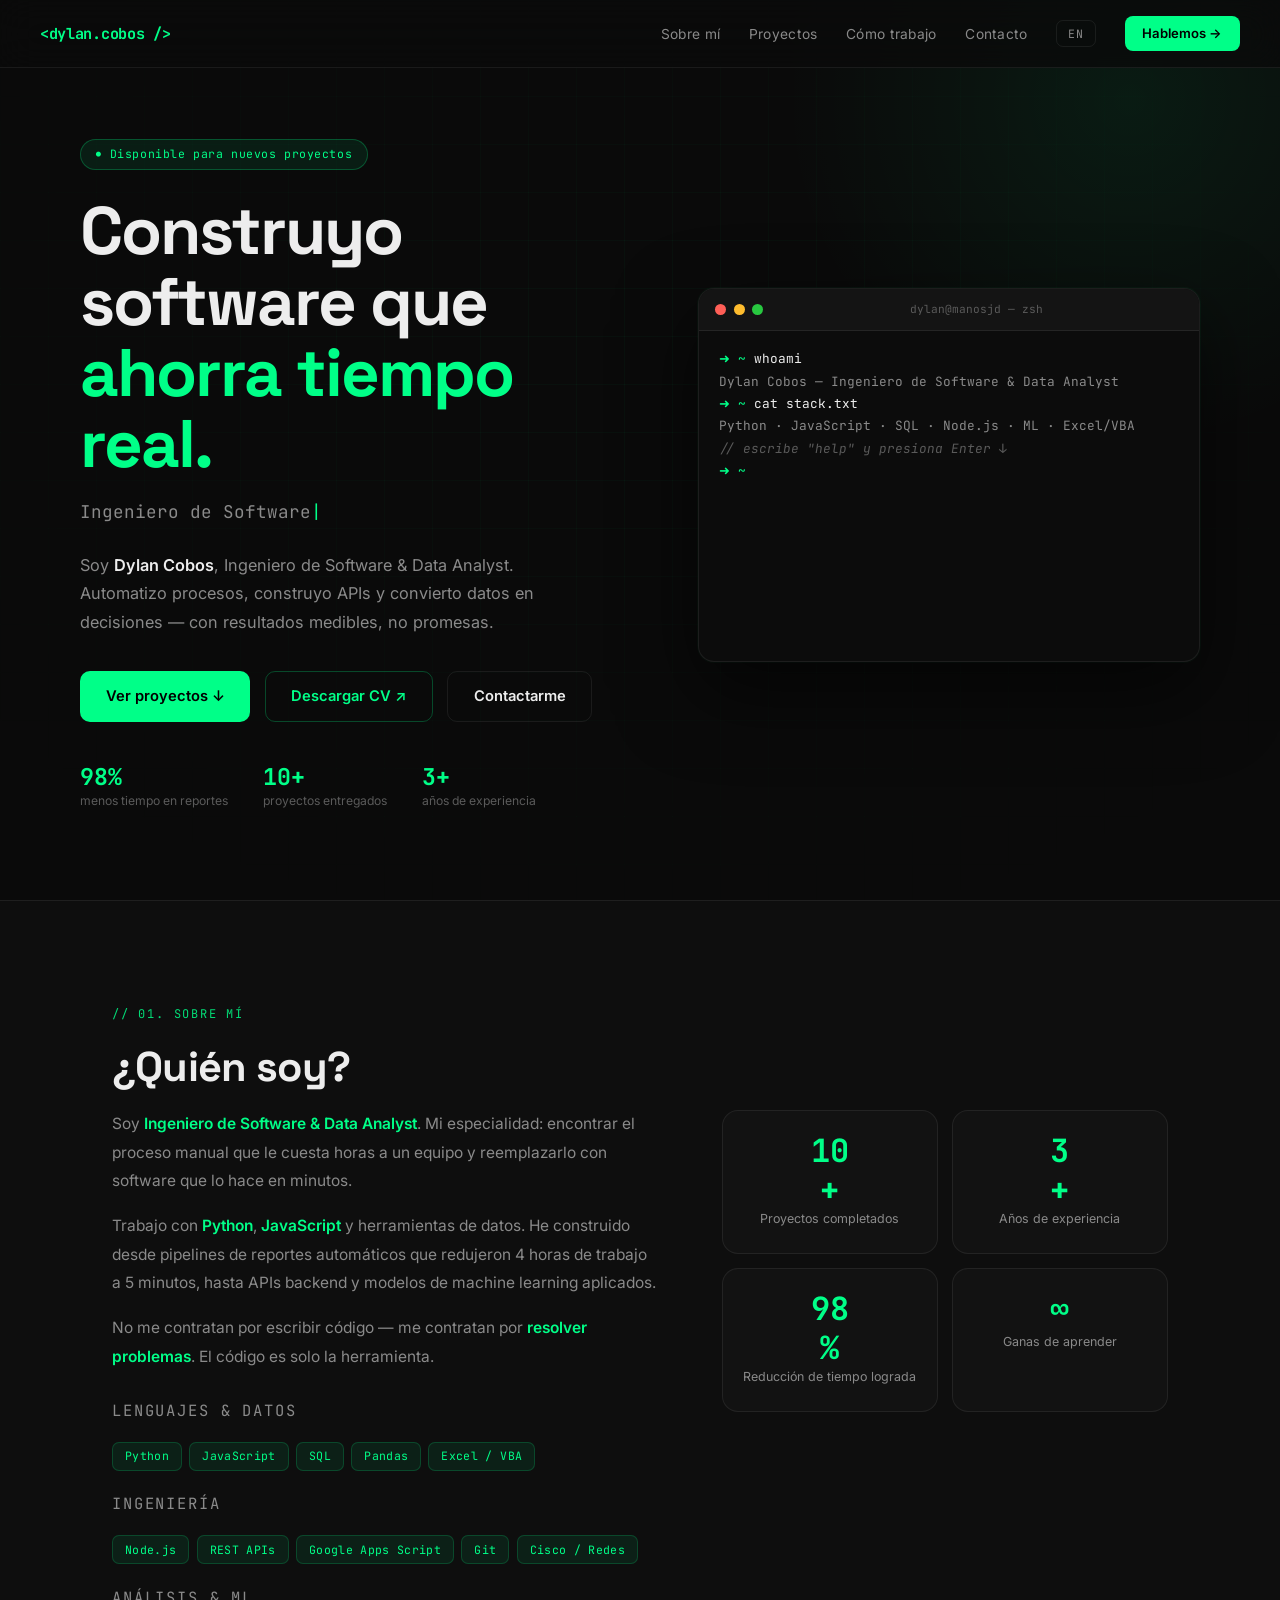
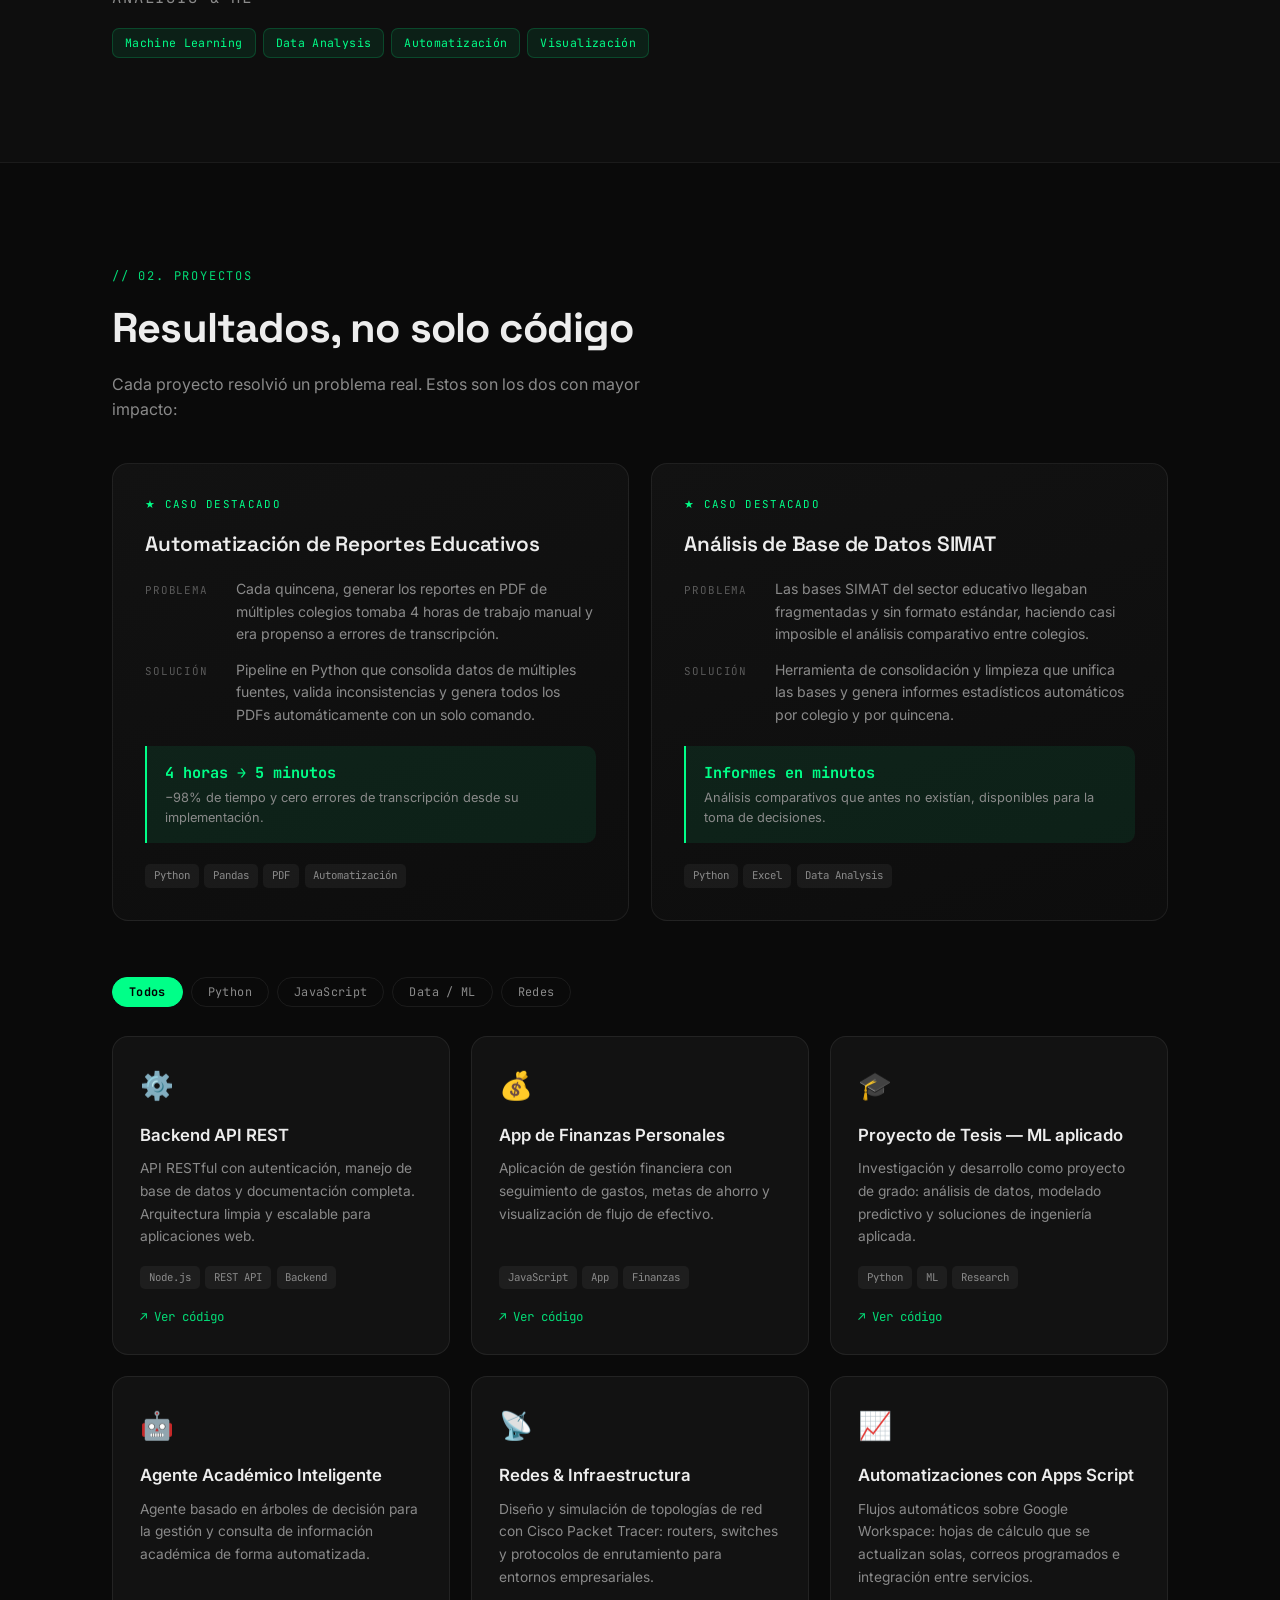
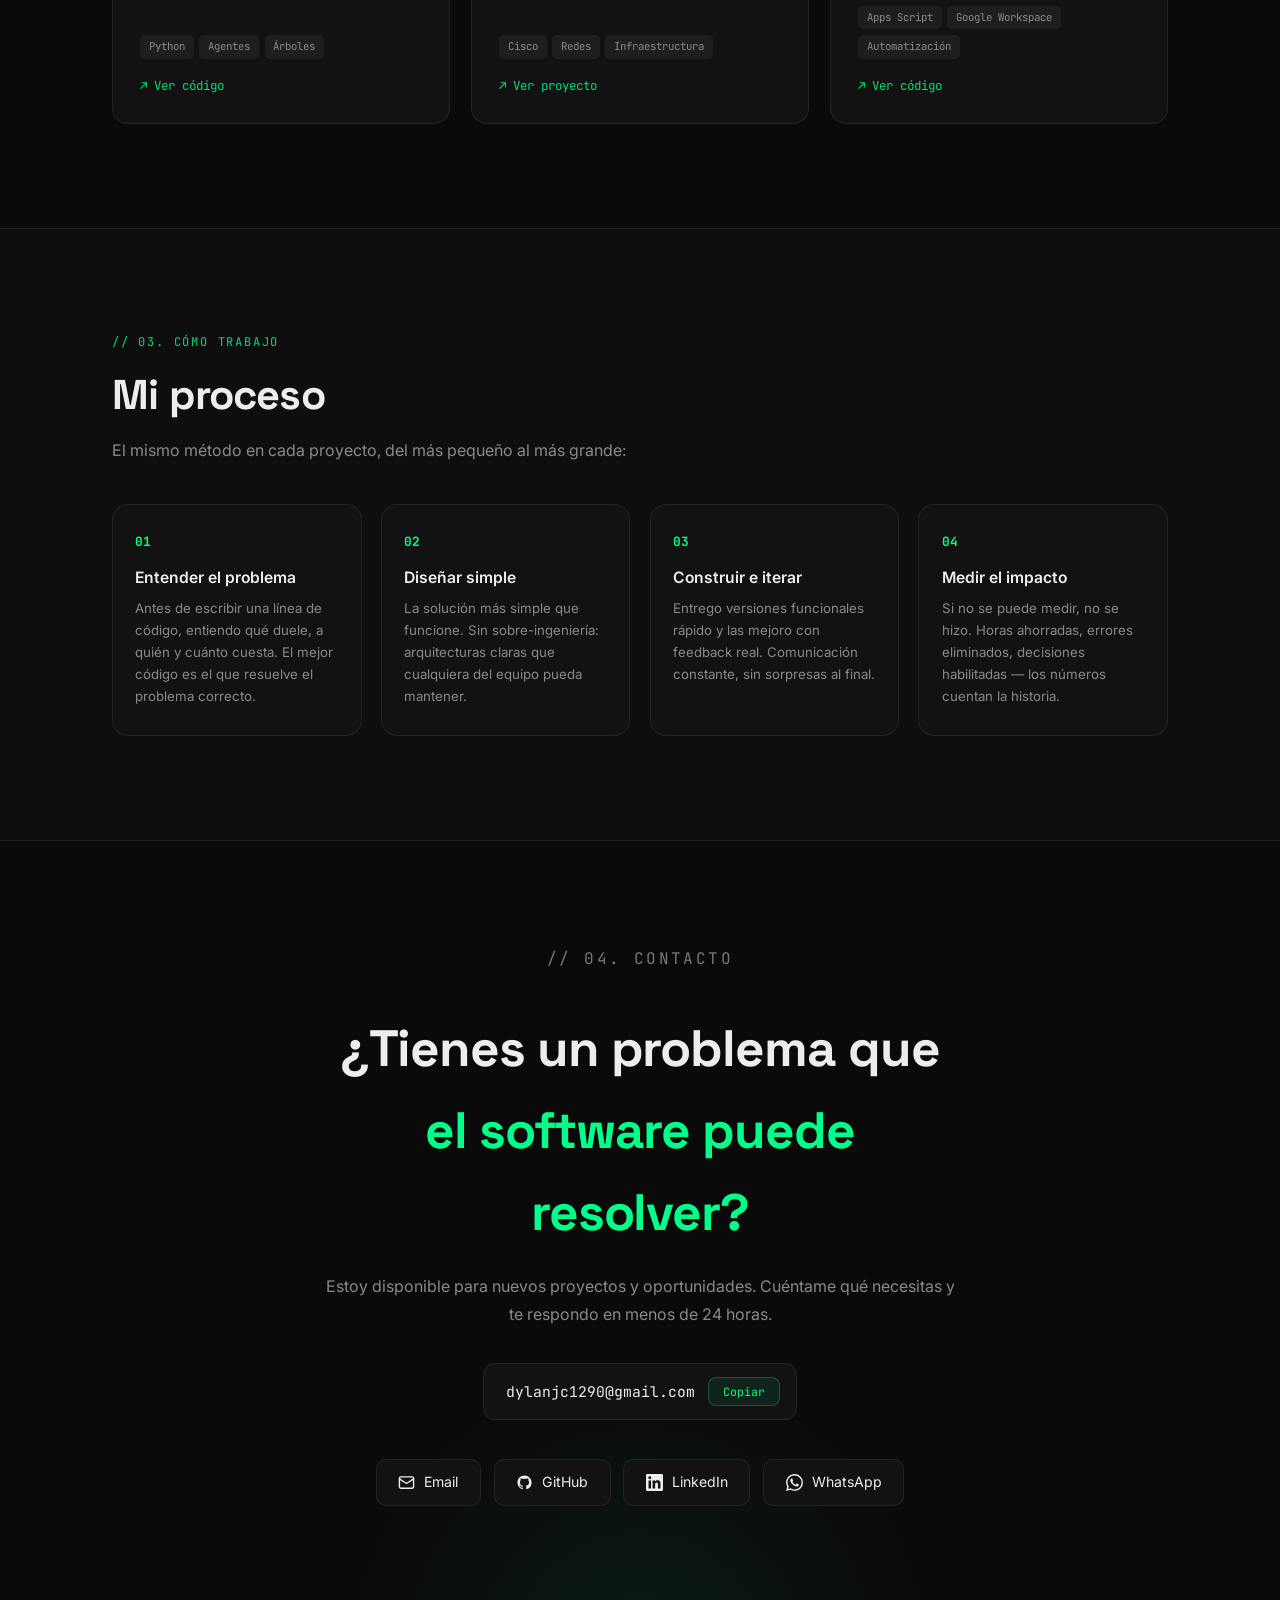
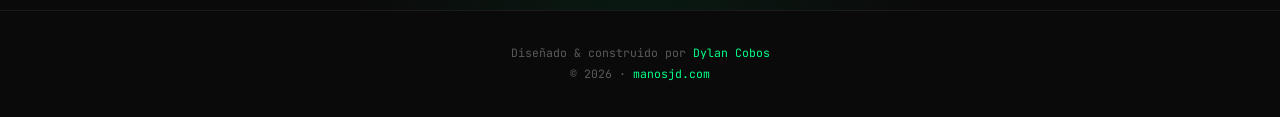
==== index.html @ 278d1224 "Rediseño completo del portafolio: terminal interactiva, i18n ES/EN, case studies y nuevo correo - He" ====
<!DOCTYPE html>
<html lang="es">
<head>
    <meta charset="UTF-8">
    <meta name="viewport" content="width=device-width, initial-scale=1.0">
    <title>Dylan Cobos — Ingeniero de Software & Data Analyst</title>
    <meta name="description" content="Ingeniero de Software & Data Analyst. Construyo automatizaciones, APIs y análisis de datos que ahorran horas de trabajo y generan resultados medibles.">
    <meta name="theme-color" content="#0a0a0a">
    <meta property="og:type" content="website">
    <meta property="og:title" content="Dylan Cobos — Ingeniero de Software & Data Analyst">
    <meta property="og:description" content="Convierto problemas reales en software que ahorra tiempo y dinero. Python · JavaScript · Datos.">
    <meta property="og:url" content="https://manosjd.com">
    <link rel="icon" href="data:image/svg+xml,%3Csvg xmlns='http://www.w3.org/2000/svg' viewBox='0 0 100 100'%3E%3Crect width='100' height='100' rx='20' fill='%230a0a0a'/%3E%3Ctext x='50' y='68' font-size='52' text-anchor='middle' fill='%2300ff88' font-family='monospace'%3E%26gt;_%3C/text%3E%3C/svg%3E">
    <link rel="preconnect" href="https://fonts.googleapis.com">
    <link rel="preconnect" href="https://fonts.gstatic.com" crossorigin>
    <link href="https://fonts.googleapis.com/css2?family=JetBrains+Mono:wght@400;500;700&family=Inter:wght@300;400;500;600;700&family=Space+Grotesk:wght@500;600;700&display=swap" rel="stylesheet">

    <!-- Structured data: Google indexa esto como perfil profesional -->
    <script type="application/ld+json">
    {
      "@context": "https://schema.org",
      "@type": "Person",
      "name": "Dylan Cobos",
      "url": "https://manosjd.com",
      "email": "mailto:dylanjc1290@gmail.com",
      "jobTitle": "Software Engineer & Data Analyst",
      "knowsAbout": ["Python", "JavaScript", "SQL", "Data Analysis", "Machine Learning", "Backend Development", "Process Automation"],
      "sameAs": [
        "https://github.com/dylancobos",
        "https://linkedin.com/in/dylancobos"
      ]
    }
    </script>

    <style>
        /* ════════ Variables ════════ */
        :root {
            --bg:           #0a0a0a;
            --bg-soft:      #0e0e0e;
            --bg-card:      #121212;
            --bg-card-h:    #181818;
            --accent:       #00ff88;
            --accent-dark:  #00cc6e;
            --accent-dim:   rgba(0,255,136,.08);
            --accent-glow:  rgba(0,255,136,.25);
            --text:         #ededed;
            --text-dim:     #8a8a8a;
            --text-faint:   #5a5a5a;
            --border:       rgba(255,255,255,.07);
            --border-h:     rgba(0,255,136,.28);
            --mono:         'JetBrains Mono', monospace;
            --sans:         'Inter', sans-serif;
            --display:      'Space Grotesk', sans-serif;
            --radius:       16px;
        }

        /* ════════ Reset ════════ */
        *, *::before, *::after { box-sizing: border-box; margin: 0; padding: 0; }
        html { scroll-behavior: smooth; }
        body {
            background: var(--bg);
            color: var(--text);
            font-family: var(--sans);
            line-height: 1.6;
            overflow-x: hidden;
        }
        ::selection { background: var(--accent); color: #000; }
        ::-webkit-scrollbar { width: 6px; }
        ::-webkit-scrollbar-track { background: var(--bg); }
        ::-webkit-scrollbar-thumb { background: #2a2a2a; border-radius: 3px; }
        ::-webkit-scrollbar-thumb:hover { background: var(--accent); }

        /* ════════ Scroll progress ════════ */
        #progress {
            position: fixed;
            top: 0; left: 0;
            height: 2px;
            width: 0;
            background: linear-gradient(90deg, var(--accent), #00ccff);
            z-index: 300;
            transition: width .1s linear;
        }

        /* ════════ Nav ════════ */
        nav {
            position: fixed;
            inset: 0 0 auto;
            z-index: 200;
            display: flex;
            justify-content: space-between;
            align-items: center;
            padding: 1rem 2.5rem;
            background: rgba(10,10,10,.8);
            backdrop-filter: blur(18px);
            -webkit-backdrop-filter: blur(18px);
            border-bottom: 1px solid var(--border);
        }
        .nav-logo {
            font-family: var(--mono);
            color: var(--accent);
            font-size: .95rem;
            font-weight: 700;
            text-decoration: none;
            letter-spacing: -.02em;
        }
        .nav-right { display: flex; align-items: center; gap: 1.8rem; }
        .nav-links { display: flex; gap: 1.8rem; list-style: none; }
        .nav-links a {
            color: var(--text-dim);
            text-decoration: none;
            font-size: .86rem;
            letter-spacing: .02em;
            transition: color .2s;
        }
        .nav-links a:hover, .nav-links a.active { color: var(--accent); }
        .lang-toggle {
            font-family: var(--mono);
            font-size: .72rem;
            background: transparent;
            color: var(--text-dim);
            border: 1px solid var(--border);
            border-radius: 7px;
            padding: .32rem .7rem;
            cursor: pointer;
            transition: all .2s;
            letter-spacing: .06em;
        }
        .lang-toggle:hover { border-color: var(--accent); color: var(--accent); }
        .nav-cta {
            font-size: .82rem;
            font-weight: 600;
            background: var(--accent);
            color: #000 !important;
            padding: .45rem 1.1rem;
            border-radius: 8px;
            text-decoration: none;
            transition: all .2s;
        }
        .nav-cta:hover { background: var(--accent-dark); transform: translateY(-1px); }

        .hamburger {
            display: none;
            flex-direction: column;
            gap: 5px;
            background: none;
            border: none;
            cursor: pointer;
            padding: 4px;
        }
        .hamburger span {
            display: block;
            width: 22px; height: 2px;
            background: var(--text);
            border-radius: 2px;
            transition: all .3s;
        }
        .hamburger.open span:nth-child(1) { transform: translateY(7px) rotate(45deg); }
        .hamburger.open span:nth-child(2) { opacity: 0; }
        .hamburger.open span:nth-child(3) { transform: translateY(-7px) rotate(-45deg); }

        .mob-menu {
            display: none;
            position: fixed;
            top: 58px; left: 0; right: 0;
            z-index: 199;
            background: rgba(10,10,10,.97);
            backdrop-filter: blur(18px);
            border-bottom: 1px solid var(--border);
            padding: 1rem 2rem 1.5rem;
        }
        .mob-menu.open { display: block; }
        .mob-menu a {
            display: block;
            color: var(--text-dim);
            text-decoration: none;
            padding: .85rem 0;
            border-bottom: 1px solid var(--border);
            font-size: 1rem;
            transition: color .2s;
        }
        .mob-menu a:last-child { border-bottom: none; }
        .mob-menu a:hover { color: var(--accent); }

        /* ════════ Section base ════════ */
        .section-wrap { max-width: 1120px; margin: 0 auto; padding: 6.5rem 2rem; }
        .section-tag {
            font-family: var(--mono);
            font-size: .75rem;
            color: var(--accent);
            letter-spacing: .15em;
            text-transform: uppercase;
            margin-bottom: .6rem;
            opacity: .85;
        }
        .section-title {
            font-family: var(--display);
            font-size: clamp(1.8rem, 4vw, 2.6rem);
            font-weight: 700;
            margin-bottom: .6rem;
            letter-spacing: -.02em;
        }
        .section-sub {
            color: var(--text-dim);
            font-size: 1rem;
            max-width: 560px;
            margin-bottom: 2.5rem;
        }

        /* ════════ HERO ════════ */
        #hero {
            min-height: 100vh;
            display: flex;
            align-items: center;
            padding: 110px 2rem 60px;
            position: relative;
            overflow: hidden;
        }
        .hero-bg {
            position: absolute;
            inset: 0;
            background-image:
                linear-gradient(rgba(0,255,136,.03) 1px, transparent 1px),
                linear-gradient(90deg, rgba(0,255,136,.03) 1px, transparent 1px);
            background-size: 48px 48px;
            mask-image: radial-gradient(ellipse 90% 90% at 50% 40%, #000 10%, transparent 75%);
            -webkit-mask-image: radial-gradient(ellipse 90% 90% at 50% 40%, #000 10%, transparent 75%);
            pointer-events: none;
        }
        .hero-glow {
            position: absolute;
            width: 700px; height: 700px;
            top: -250px; right: -200px;
            background: radial-gradient(circle, rgba(0,255,136,.07) 0%, transparent 70%);
            pointer-events: none;
        }
        .hero-grid {
            position: relative;
            max-width: 1120px;
            margin: 0 auto;
            width: 100%;
            display: grid;
            grid-template-columns: 1.05fr .95fr;
            gap: 4rem;
            align-items: center;
        }
        .hero-badge {
            display: inline-flex;
            align-items: center;
            gap: .5rem;
            background: var(--accent-dim);
            border: 1px solid var(--accent-glow);
            color: var(--accent);
            font-family: var(--mono);
            font-size: .72rem;
            padding: .32rem .95rem;
            border-radius: 999px;
            margin-bottom: 1.6rem;
            letter-spacing: .05em;
        }
        .hero-badge::before { content: "●"; font-size: .5rem; animation: pulse 2s infinite; }
        @keyframes pulse { 0%,100%{opacity:1} 50%{opacity:.3} }

        h1.hero-name {
            font-family: var(--display);
            font-size: clamp(2.4rem, 6.5vw, 4.2rem);
            font-weight: 700;
            line-height: 1.06;
            letter-spacing: -.03em;
            margin-bottom: 1.1rem;
        }
        h1.hero-name em { font-style: normal; color: var(--accent); }
        .hero-role {
            font-family: var(--mono);
            font-size: clamp(.9rem, 2.2vw, 1.1rem);
            color: var(--text-dim);
            margin-bottom: 1.3rem;
            min-height: 1.8em;
        }
        .cursor { color: var(--accent); animation: blink 1s step-end infinite; }
        @keyframes blink { 0%,100%{opacity:1} 50%{opacity:0} }
        .hero-desc {
            color: var(--text-dim);
            font-size: 1.02rem;
            line-height: 1.75;
            max-width: 500px;
            margin-bottom: 2.2rem;
        }
        .hero-desc strong { color: var(--text); font-weight: 600; }
        .hero-ctas { display: flex; gap: .9rem; flex-wrap: wrap; margin-bottom: 2.6rem; }

        .btn {
            display: inline-flex;
            align-items: center;
            gap: .5rem;
            padding: .78rem 1.6rem;
            border-radius: 10px;
            font-size: .92rem;
            font-weight: 600;
            text-decoration: none;
            border: none;
            cursor: pointer;
            transition: all .22s;
        }
        .btn-primary { background: var(--accent); color: #000; }
        .btn-primary:hover {
            background: var(--accent-dark);
            transform: translateY(-2px);
            box-shadow: 0 0 28px rgba(0,255,136,.35);
        }
        .btn-ghost {
            background: transparent;
            color: var(--text);
            border: 1px solid var(--border);
        }
        .btn-ghost:hover { border-color: var(--accent); color: var(--accent); transform: translateY(-2px); }
        .btn-cv {
            background: transparent;
            color: var(--accent);
            border: 1px solid var(--accent-glow);
        }
        .btn-cv:hover { background: var(--accent-dim); transform: translateY(-2px); }

        .hero-proof {
            display: flex;
            gap: 2.2rem;
            flex-wrap: wrap;
        }
        .proof-item { display: flex; flex-direction: column; }
        .proof-n {
            font-family: var(--mono);
            font-size: 1.45rem;
            font-weight: 700;
            color: var(--accent);
            line-height: 1.2;
        }
        .proof-l { font-size: .76rem; color: var(--text-faint); }

        /* ── Terminal ── */
        .terminal {
            background: #0c0c0c;
            border: 1px solid var(--border);
            border-radius: var(--radius);
            overflow: hidden;
            box-shadow: 0 30px 80px rgba(0,0,0,.6), 0 0 0 1px rgba(0,255,136,.04);
            font-family: var(--mono);
            font-size: .8rem;
        }
        .term-bar {
            display: flex;
            align-items: center;
            gap: .45rem;
            padding: .7rem 1rem;
            background: #141414;
            border-bottom: 1px solid var(--border);
        }
        .term-dot { width: 11px; height: 11px; border-radius: 50%; }
        .term-dot:nth-child(1) { background: #ff5f57; }
        .term-dot:nth-child(2) { background: #febc2e; }
        .term-dot:nth-child(3) { background: #28c840; }
        .term-bar-title {
            margin-left: auto; margin-right: auto;
            color: var(--text-faint);
            font-size: .7rem;
        }
        .term-body {
            padding: 1.1rem 1.2rem;
            height: 330px;
            overflow-y: auto;
            line-height: 1.75;
        }
        .term-body::-webkit-scrollbar { width: 4px; }
        .term-line { white-space: pre-wrap; word-break: break-word; }
        .t-prompt { color: var(--accent); }
        .t-cmd { color: var(--text); }
        .t-out { color: var(--text-dim); }
        .t-key { color: #00ccff; }
        .t-hint { color: var(--text-faint); font-style: italic; }
        .term-input-row { display: flex; align-items: baseline; gap: .5rem; }
        .term-input {
            background: transparent;
            border: none;
            outline: none;
            color: var(--text);
            font-family: var(--mono);
            font-size: .8rem;
            flex: 1;
            caret-color: var(--accent);
        }

        /* ════════ ABOUT ════════ */
        #about { border-top: 1px solid var(--border); background: var(--bg-soft); }
        .about-grid {
            display: grid;
            grid-template-columns: 1.1fr .9fr;
            gap: 4rem;
            align-items: start;
        }
        .about-text p {
            color: var(--text-dim);
            line-height: 1.85;
            margin-bottom: 1rem;
            font-size: .97rem;
        }
        .about-text p strong { color: var(--accent); font-weight: 600; }

        .skill-groups { display: flex; flex-direction: column; gap: 1.2rem; margin-top: 1.6rem; }
        .skill-group-label {
            font-family: var(--mono);
            font-size: .7rem;
            color: var(--text-faint);
            letter-spacing: .12em;
            text-transform: uppercase;
            margin-bottom: .55rem;
        }
        .skills-list { display: flex; flex-wrap: wrap; gap: .45rem; }
        .skill {
            font-family: var(--mono);
            font-size: .72rem;
            color: var(--accent);
            background: var(--accent-dim);
            border: 1px solid rgba(0,255,136,.18);
            padding: .28rem .75rem;
            border-radius: 7px;
            letter-spacing: .03em;
            transition: all .2s;
        }
        .skill:hover { border-color: var(--accent); transform: translateY(-1px); }

        .stats-grid { display: grid; grid-template-columns: 1fr 1fr; gap: .9rem; }
        .stat {
            background: var(--bg-card);
            border: 1px solid var(--border);
            border-radius: var(--radius);
            padding: 1.5rem 1.2rem;
            text-align: center;
            transition: border-color .25s, transform .25s;
        }
        .stat:hover { border-color: var(--border-h); transform: translateY(-3px); }
        .stat-n {
            display: block;
            font-family: var(--mono);
            font-size: 2rem;
            font-weight: 700;
            color: var(--accent);
            line-height: 1;
            margin-bottom: .45rem;
        }
        .stat-l { font-size: .78rem; color: var(--text-dim); }

        /* ════════ FEATURED PROJECTS ════════ */
        #projects { border-top: 1px solid var(--border); }
        .featured {
            display: grid;
            grid-template-columns: 1fr 1fr;
            gap: 1.4rem;
            margin-bottom: 3.5rem;
        }
        .case {
            background: linear-gradient(160deg, var(--bg-card) 0%, #0d0d0d 100%);
            border: 1px solid var(--border);
            border-radius: var(--radius);
            padding: 2rem;
            position: relative;
            overflow: hidden;
            transition: transform .3s, border-color .3s, box-shadow .3s;
        }
        .case::before {
            content: "";
            position: absolute;
            top: 0; left: 0; right: 0;
            height: 2px;
            background: linear-gradient(90deg, var(--accent), transparent 60%);
            opacity: 0;
            transition: opacity .3s;
        }
        .case:hover { transform: translateY(-5px); border-color: var(--border-h); box-shadow: 0 28px 60px rgba(0,0,0,.5); }
        .case:hover::before { opacity: 1; }
        .case-label {
            font-family: var(--mono);
            font-size: .68rem;
            color: var(--accent);
            letter-spacing: .12em;
            text-transform: uppercase;
            margin-bottom: .9rem;
            display: block;
        }
        .case-title { font-family: var(--display); font-size: 1.3rem; font-weight: 600; margin-bottom: 1.1rem; letter-spacing: -.01em; }
        .case-row { display: flex; gap: .7rem; margin-bottom: .8rem; align-items: baseline; }
        .case-k {
            font-family: var(--mono);
            font-size: .68rem;
            color: var(--text-faint);
            text-transform: uppercase;
            letter-spacing: .08em;
            min-width: 80px;
            flex-shrink: 0;
        }
        .case-v { color: var(--text-dim); font-size: .88rem; line-height: 1.6; }
        .case-impact {
            margin: 1.2rem 0 1.3rem;
            padding: .9rem 1.1rem;
            background: var(--accent-dim);
            border-left: 2px solid var(--accent);
            border-radius: 0 10px 10px 0;
        }
        .case-impact span {
            font-family: var(--mono);
            color: var(--accent);
            font-size: .95rem;
            font-weight: 700;
        }
        .case-impact p { color: var(--text-dim); font-size: .8rem; margin-top: .15rem; }
        .case-tags { display: flex; flex-wrap: wrap; gap: .35rem; }

        /* ── Project grid ── */
        .filters { display: flex; flex-wrap: wrap; gap: .5rem; margin-bottom: 1.8rem; }
        .filter-btn {
            font-family: var(--mono);
            font-size: .74rem;
            background: transparent;
            color: var(--text-dim);
            border: 1px solid var(--border);
            border-radius: 999px;
            padding: .38rem 1rem;
            cursor: pointer;
            transition: all .2s;
            letter-spacing: .03em;
        }
        .filter-btn:hover { border-color: var(--accent); color: var(--accent); }
        .filter-btn.active { background: var(--accent); color: #000; border-color: var(--accent); font-weight: 700; }

        .projects-grid {
            display: grid;
            grid-template-columns: repeat(auto-fill, minmax(300px, 1fr));
            gap: 1.3rem;
        }
        .card {
            background: var(--bg-card);
            border: 1px solid var(--border);
            border-radius: var(--radius);
            padding: 1.7rem;
            position: relative;
            overflow: hidden;
            transition: transform .3s, border-color .3s, background .3s, box-shadow .3s, opacity .3s;
            display: flex;
            flex-direction: column;
        }
        .card.hidden { display: none; }
        .card::after {
            content: "";
            position: absolute;
            top: 0; left: 0; right: 0;
            height: 2px;
            background: linear-gradient(90deg, var(--accent), transparent);
            opacity: 0;
            transition: opacity .3s;
        }
        .card:hover {
            transform: translateY(-5px);
            border-color: var(--border-h);
            background: var(--bg-card-h);
            box-shadow: 0 24px 48px rgba(0,0,0,.5);
        }
        .card:hover::after { opacity: 1; }
        .card-icon { font-size: 1.7rem; margin-bottom: .9rem; display: block; }
        .card-title { font-size: 1.05rem; font-weight: 600; margin-bottom: .55rem; }
        .card-desc {
            color: var(--text-dim);
            font-size: .86rem;
            line-height: 1.65;
            margin-bottom: 1.1rem;
            flex: 1;
        }
        .card-tags { display: flex; flex-wrap: wrap; gap: .35rem; margin-bottom: 1.1rem; }
        .tag {
            font-family: var(--mono);
            font-size: .67rem;
            color: var(--text-dim);
            background: rgba(255,255,255,.05);
            border-radius: 5px;
            padding: .2rem .55rem;
        }
        .card-links { display: flex; gap: .9rem; }
        .card-link {
            font-family: var(--mono);
            font-size: .78rem;
            color: var(--accent);
            text-decoration: none;
            display: flex;
            align-items: center;
            gap: .3rem;
            opacity: .85;
            transition: opacity .2s;
        }
        .card-link:hover { opacity: 1; }

        /* ════════ PROCESS ════════ */
        #process { border-top: 1px solid var(--border); background: var(--bg-soft); }
        .process-grid {
            display: grid;
            grid-template-columns: repeat(4, 1fr);
            gap: 1.2rem;
        }
        .step {
            background: var(--bg-card);
            border: 1px solid var(--border);
            border-radius: var(--radius);
            padding: 1.7rem 1.4rem;
            transition: border-color .25s, transform .25s;
        }
        .step:hover { border-color: var(--border-h); transform: translateY(-4px); }
        .step-n {
            font-family: var(--mono);
            font-size: .8rem;
            color: var(--accent);
            font-weight: 700;
            display: block;
            margin-bottom: .8rem;
        }
        .step-t { font-weight: 600; font-size: .98rem; margin-bottom: .5rem; }
        .step-d { color: var(--text-dim); font-size: .83rem; line-height: 1.65; }

        /* ════════ CONTACT ════════ */
        #contact { border-top: 1px solid var(--border); position: relative; overflow: hidden; }
        .contact-glow {
            position: absolute;
            width: 600px; height: 600px;
            bottom: -350px; left: 50%;
            transform: translateX(-50%);
            background: radial-gradient(circle, rgba(0,255,136,.07) 0%, transparent 70%);
            pointer-events: none;
        }
        .contact-inner { max-width: 640px; margin: 0 auto; text-align: center; position: relative; }
        .contact-title {
            font-family: var(--display);
            font-size: clamp(2rem, 5.5vw, 3.2rem);
            font-weight: 700;
            letter-spacing: -.02em;
            margin-bottom: 1.1rem;
        }
        .contact-title em { font-style: normal; color: var(--accent); }
        .contact-inner > p {
            color: var(--text-dim);
            font-size: 1rem;
            line-height: 1.75;
            margin-bottom: 2.2rem;
        }
        .email-box {
            display: inline-flex;
            align-items: center;
            gap: .8rem;
            background: var(--bg-card);
            border: 1px solid var(--border);
            border-radius: 12px;
            padding: .8rem 1rem .8rem 1.4rem;
            margin-bottom: 2.4rem;
            font-family: var(--mono);
            font-size: .92rem;
        }
        .email-box span { color: var(--text); }
        .copy-btn {
            font-family: var(--mono);
            font-size: .72rem;
            background: var(--accent-dim);
            color: var(--accent);
            border: 1px solid var(--accent-glow);
            border-radius: 8px;
            padding: .4rem .9rem;
            cursor: pointer;
            transition: all .2s;
        }
        .copy-btn:hover { background: var(--accent); color: #000; }
        .contact-links { display: flex; justify-content: center; gap: .8rem; flex-wrap: wrap; }
        .contact-btn {
            display: flex;
            align-items: center;
            gap: .55rem;
            padding: .72rem 1.35rem;
            background: var(--bg-card);
            border: 1px solid var(--border);
            border-radius: 10px;
            color: var(--text);
            text-decoration: none;
            font-size: .88rem;
            transition: all .22s;
        }
        .contact-btn svg { width: 17px; height: 17px; flex-shrink: 0; }
        .contact-btn:hover {
            border-color: var(--accent);
            color: var(--accent);
            transform: translateY(-2px);
            background: var(--accent-dim);
        }

        /* ════════ FOOTER ════════ */
        footer { border-top: 1px solid var(--border); padding: 2rem; text-align: center; }
        footer p { font-family: var(--mono); font-size: .72rem; color: var(--text-faint); line-height: 1.8; }
        footer span { color: var(--accent); }

        /* ════════ Animations ════════ */
        .fade {
            opacity: 0;
            transform: translateY(20px);
            transition: opacity .6s ease, transform .6s ease;
        }
        .fade.visible { opacity: 1; transform: translateY(0); }
        @media (prefers-reduced-motion: reduce) {
            *, *::before, *::after { animation: none !important; transition: none !important; }
            html { scroll-behavior: auto; }
        }

        /* ════════ Responsive ════════ */
        @media (max-width: 960px) {
            .hero-grid { grid-template-columns: 1fr; gap: 3rem; }
            .terminal { max-width: 560px; }
            .process-grid { grid-template-columns: 1fr 1fr; }
            .featured { grid-template-columns: 1fr; }
        }
        @media (max-width: 800px) {
            .nav-links, .nav-cta { display: none; }
            .hamburger { display: flex; }
            nav { padding: 1rem 1.5rem; }
            .section-wrap { padding: 4.5rem 1.3rem; }
            .about-grid { grid-template-columns: 1fr; gap: 3rem; }
        }
        @media (max-width: 520px) {
            .projects-grid { grid-template-columns: 1fr; }
            .hero-ctas { flex-direction: column; }
            .btn { justify-content: center; }
            .process-grid { grid-template-columns: 1fr; }
            .hero-proof { gap: 1.4rem; }
            .email-box { flex-direction: column; padding: 1rem; }
        }
    </style>
</head>
<body>

<div id="progress"></div>

<!-- ════════ NAV ════════ -->
<nav>
    <a href="#hero" class="nav-logo">&lt;dylan.cobos /&gt;</a>
    <div class="nav-right">
        <ul class="nav-links">
            <li><a href="#about" data-i18n="nav_about">Sobre mí</a></li>
            <li><a href="#projects" data-i18n="nav_projects">Proyectos</a></li>
            <li><a href="#process" data-i18n="nav_process">Cómo trabajo</a></li>
            <li><a href="#contact" data-i18n="nav_contact">Contacto</a></li>
        </ul>
        <button class="lang-toggle" id="langBtn" aria-label="Switch language">EN</button>
        <a href="#contact" class="nav-cta" data-i18n="nav_cta">Hablemos →</a>
        <button class="hamburger" id="ham" aria-label="Menú">
            <span></span><span></span><span></span>
        </button>
    </div>
</nav>

<div class="mob-menu" id="mob">
    <a href="#about" onclick="closeMob()" data-i18n="nav_about">Sobre mí</a>
    <a href="#projects" onclick="closeMob()" data-i18n="nav_projects">Proyectos</a>
    <a href="#process" onclick="closeMob()" data-i18n="nav_process">Cómo trabajo</a>
    <a href="#contact" onclick="closeMob()" data-i18n="nav_contact">Contacto</a>
</div>

<!-- ════════ HERO ════════ -->
<section id="hero">
    <div class="hero-bg"></div>
    <div class="hero-glow"></div>
    <div class="hero-grid">
        <div class="hero-content">
            <div class="hero-badge" data-i18n="badge">Disponible para nuevos proyectos</div>
            <h1 class="hero-name"><span data-i18n="hero_h1a">Construyo software que</span><br><em data-i18n="hero_h1b">ahorra tiempo real.</em></h1>
            <p class="hero-role"><span id="typing"></span><span class="cursor">|</span></p>
            <p class="hero-desc" data-i18n-html="hero_desc">
                Soy <strong>Dylan Cobos</strong>, Ingeniero de Software & Data Analyst.
                Automatizo procesos, construyo APIs y convierto datos en decisiones —
                con resultados medibles, no promesas.
            </p>
            <div class="hero-ctas">
                <a href="#projects" class="btn btn-primary" data-i18n="cta_projects">Ver proyectos ↓</a>
                <a href="cv.pdf" class="btn btn-cv" download data-i18n="cta_cv">Descargar CV ↗</a>
                <a href="#contact" class="btn btn-ghost" data-i18n="cta_contact">Contactarme</a>
            </div>
            <div class="hero-proof">
                <div class="proof-item">
                    <span class="proof-n">98%</span>
                    <span class="proof-l" data-i18n="proof_1">menos tiempo en reportes</span>
                </div>
                <div class="proof-item">
                    <span class="proof-n">10+</span>
                    <span class="proof-l" data-i18n="proof_2">proyectos entregados</span>
                </div>
                <div class="proof-item">
                    <span class="proof-n">3+</span>
                    <span class="proof-l" data-i18n="proof_3">años de experiencia</span>
                </div>
            </div>
        </div>

        <!-- Terminal interactiva -->
        <div class="terminal" id="terminal">
            <div class="term-bar">
                <span class="term-dot"></span><span class="term-dot"></span><span class="term-dot"></span>
                <span class="term-bar-title">dylan@manosjd — zsh</span>
            </div>
            <div class="term-body" id="termBody">
                <div class="term-line"><span class="t-prompt">➜ ~</span> <span class="t-cmd">whoami</span></div>
                <div class="term-line t-out" data-i18n="term_whoami">Dylan Cobos — Ingeniero de Software & Data Analyst</div>
                <div class="term-line"><span class="t-prompt">➜ ~</span> <span class="t-cmd">cat stack.txt</span></div>
                <div class="term-line t-out">Python · JavaScript · SQL · Node.js · ML · Excel/VBA</div>
                <div class="term-line t-hint" data-i18n="term_hint">// escribe "help" y presiona Enter ↓</div>
                <div class="term-input-row">
                    <span class="t-prompt">➜ ~</span>
                    <input type="text" class="term-input" id="termInput" autocomplete="off" spellcheck="false" aria-label="Terminal">
                </div>
            </div>
        </div>
    </div>
</section>

<!-- ════════ ABOUT ════════ -->
<section id="about">
    <div class="section-wrap">
        <p class="section-tag" data-i18n="about_tag">// 01. sobre mí</p>
        <h2 class="section-title" data-i18n="about_title">¿Quién soy?</h2>
        <div class="about-grid">
            <div class="about-text">
                <p data-i18n-html="about_p1">
                    Soy <strong>Ingeniero de Software & Data Analyst</strong>. Mi especialidad:
                    encontrar el proceso manual que le cuesta horas a un equipo y reemplazarlo
                    con software que lo hace en minutos.
                </p>
                <p data-i18n-html="about_p2">
                    Trabajo con <strong>Python</strong>, <strong>JavaScript</strong> y herramientas de datos.
                    He construido desde pipelines de reportes automáticos que redujeron 4 horas de trabajo
                    a 5 minutos, hasta APIs backend y modelos de machine learning aplicados.
                </p>
                <p data-i18n-html="about_p3">
                    No me contratan por escribir código — me contratan por <strong>resolver problemas</strong>.
                    El código es solo la herramienta.
                </p>
                <div class="skill-groups">
                    <div>
                        <p class="skill-group-label" data-i18n="sk_lang">Lenguajes & Datos</p>
                        <div class="skills-list">
                            <span class="skill">Python</span>
                            <span class="skill">JavaScript</span>
                            <span class="skill">SQL</span>
                            <span class="skill">Pandas</span>
                            <span class="skill">Excel / VBA</span>
                        </div>
                    </div>
                    <div>
                        <p class="skill-group-label" data-i18n="sk_eng">Ingeniería</p>
                        <div class="skills-list">
                            <span class="skill">Node.js</span>
                            <span class="skill">REST APIs</span>
                            <span class="skill">Google Apps Script</span>
                            <span class="skill">Git</span>
                            <span class="skill">Cisco / Redes</span>
                        </div>
                    </div>
                    <div>
                        <p class="skill-group-label" data-i18n="sk_data">Análisis & ML</p>
                        <div class="skills-list">
                            <span class="skill">Machine Learning</span>
                            <span class="skill">Data Analysis</span>
                            <span class="skill" data-i18n="sk_auto">Automatización</span>
                            <span class="skill" data-i18n="sk_viz">Visualización</span>
                        </div>
                    </div>
                </div>
            </div>
            <div class="stats-grid">
                <div class="stat fade">
                    <span class="stat-n" data-count="10">0</span><span class="stat-n" style="display:inline">+</span>
                    <div class="stat-l" data-i18n="stat_1">Proyectos completados</div>
                </div>
                <div class="stat fade">
                    <span class="stat-n" data-count="3">0</span><span class="stat-n" style="display:inline">+</span>
                    <div class="stat-l" data-i18n="stat_2">Años de experiencia</div>
                </div>
                <div class="stat fade">
                    <span class="stat-n" data-count="98">0</span><span class="stat-n" style="display:inline">%</span>
                    <div class="stat-l" data-i18n="stat_3">Reducción de tiempo lograda</div>
                </div>
                <div class="stat fade">
                    <span class="stat-n">∞</span>
                    <div class="stat-l" data-i18n="stat_4">Ganas de aprender</div>
                </div>
            </div>
        </div>
    </div>
</section>

<!-- ════════ PROJECTS ════════ -->
<section id="projects">
    <div class="section-wrap">
        <p class="section-tag" data-i18n="proj_tag">// 02. proyectos</p>
        <h2 class="section-title" data-i18n="proj_title">Resultados, no solo código</h2>
        <p class="section-sub" data-i18n="proj_sub">Cada proyecto resolvió un problema real. Estos son los dos con mayor impacto:</p>

        <!-- Case studies destacados -->
        <div class="featured">
            <article class="case fade">
                <span class="case-label" data-i18n="case_label">★ Caso destacado</span>
                <h3 class="case-title" data-i18n="case1_title">Automatización de Reportes Educativos</h3>
                <div class="case-row">
                    <span class="case-k" data-i18n="k_problem">Problema</span>
                    <span class="case-v" data-i18n="case1_problem">Cada quincena, generar los reportes en PDF de múltiples colegios tomaba 4 horas de trabajo manual y era propenso a errores de transcripción.</span>
                </div>
                <div class="case-row">
                    <span class="case-k" data-i18n="k_solution">Solución</span>
                    <span class="case-v" data-i18n="case1_solution">Pipeline en Python que consolida datos de múltiples fuentes, valida inconsistencias y genera todos los PDFs automáticamente con un solo comando.</span>
                </div>
                <div class="case-impact">
                    <span data-i18n="case1_metric">4 horas → 5 minutos</span>
                    <p data-i18n="case1_impact">−98% de tiempo y cero errores de transcripción desde su implementación.</p>
                </div>
                <div class="case-tags">
                    <span class="tag">Python</span>
                    <span class="tag">Pandas</span>
                    <span class="tag">PDF</span>
                    <span class="tag" data-i18n="tag_auto">Automatización</span>
                </div>
            </article>

            <article class="case fade">
                <span class="case-label" data-i18n="case_label2">★ Caso destacado</span>
                <h3 class="case-title" data-i18n="case2_title">Análisis de Base de Datos SIMAT</h3>
                <div class="case-row">
                    <span class="case-k" data-i18n="k_problem2">Problema</span>
                    <span class="case-v" data-i18n="case2_problem">Las bases SIMAT del sector educativo llegaban fragmentadas y sin formato estándar, haciendo casi imposible el análisis comparativo entre colegios.</span>
                </div>
                <div class="case-row">
                    <span class="case-k" data-i18n="k_solution2">Solución</span>
                    <span class="case-v" data-i18n="case2_solution">Herramienta de consolidación y limpieza que unifica las bases y genera informes estadísticos automáticos por colegio y por quincena.</span>
                </div>
                <div class="case-impact">
                    <span data-i18n="case2_metric">Informes en minutos</span>
                    <p data-i18n="case2_impact">Análisis comparativos que antes no existían, disponibles para la toma de decisiones.</p>
                </div>
                <div class="case-tags">
                    <span class="tag">Python</span>
                    <span class="tag">Excel</span>
                    <span class="tag">Data Analysis</span>
                </div>
            </article>
        </div>

        <!-- Filtros -->
        <div class="filters" id="filters">
            <button class="filter-btn active" data-filter="all" data-i18n="f_all">Todos</button>
            <button class="filter-btn" data-filter="python">Python</button>
            <button class="filter-btn" data-filter="js">JavaScript</button>
            <button class="filter-btn" data-filter="data">Data / ML</button>
            <button class="filter-btn" data-filter="infra" data-i18n="f_infra">Redes</button>
        </div>

        <div class="projects-grid">
            <div class="card fade" data-cat="js">
                <span class="card-icon">⚙️</span>
                <h3 class="card-title">Backend API REST</h3>
                <p class="card-desc" data-i18n="p_api">
                    API RESTful con autenticación, manejo de base de datos y documentación completa.
                    Arquitectura limpia y escalable para aplicaciones web.
                </p>
                <div class="card-tags">
                    <span class="tag">Node.js</span><span class="tag">REST API</span><span class="tag">Backend</span>
                </div>
                <div class="card-links">
                    <a href="https://github.com/dylancobos" class="card-link" target="_blank" rel="noopener" data-i18n="link_code">↗ Ver código</a>
                </div>
            </div>

            <div class="card fade" data-cat="js">
                <span class="card-icon">💰</span>
                <h3 class="card-title" data-i18n="p_fin_t">App de Finanzas Personales</h3>
                <p class="card-desc" data-i18n="p_fin">
                    Aplicación de gestión financiera con seguimiento de gastos, metas de ahorro
                    y visualización de flujo de efectivo.
                </p>
                <div class="card-tags">
                    <span class="tag">JavaScript</span><span class="tag">App</span><span class="tag" data-i18n="tag_fin">Finanzas</span>
                </div>
                <div class="card-links">
                    <a href="https://github.com/dylancobos" class="card-link" target="_blank" rel="noopener" data-i18n="link_code2">↗ Ver código</a>
                </div>
            </div>

            <div class="card fade" data-cat="data python">
                <span class="card-icon">🎓</span>
                <h3 class="card-title" data-i18n="p_tesis_t">Proyecto de Tesis — ML aplicado</h3>
                <p class="card-desc" data-i18n="p_tesis">
                    Investigación y desarrollo como proyecto de grado: análisis de datos,
                    modelado predictivo y soluciones de ingeniería aplicada.
                </p>
                <div class="card-tags">
                    <span class="tag">Python</span><span class="tag">ML</span><span class="tag">Research</span>
                </div>
                <div class="card-links">
                    <a href="https://github.com/dylancobos" class="card-link" target="_blank" rel="noopener" data-i18n="link_code3">↗ Ver código</a>
                </div>
            </div>

            <div class="card fade" data-cat="data python">
                <span class="card-icon">🤖</span>
                <h3 class="card-title" data-i18n="p_agente_t">Agente Académico Inteligente</h3>
                <p class="card-desc" data-i18n="p_agente">
                    Agente basado en árboles de decisión para la gestión y consulta
                    de información académica de forma automatizada.
                </p>
                <div class="card-tags">
                    <span class="tag">Python</span><span class="tag" data-i18n="tag_agents">Agentes</span><span class="tag" data-i18n="tag_trees">Árboles</span>
                </div>
                <div class="card-links">
                    <a href="https://github.com/dylancobos" class="card-link" target="_blank" rel="noopener" data-i18n="link_code4">↗ Ver código</a>
                </div>
            </div>

            <div class="card fade" data-cat="infra">
                <span class="card-icon">📡</span>
                <h3 class="card-title" data-i18n="p_redes_t">Redes & Infraestructura</h3>
                <p class="card-desc" data-i18n="p_redes">
                    Diseño y simulación de topologías de red con Cisco Packet Tracer: routers,
                    switches y protocolos de enrutamiento para entornos empresariales.
                </p>
                <div class="card-tags">
                    <span class="tag">Cisco</span><span class="tag" data-i18n="tag_redes">Redes</span><span class="tag" data-i18n="tag_infra">Infraestructura</span>
                </div>
                <div class="card-links">
                    <a href="https://github.com/dylancobos" class="card-link" target="_blank" rel="noopener" data-i18n="link_proj">↗ Ver proyecto</a>
                </div>
            </div>

            <div class="card fade" data-cat="python data">
                <span class="card-icon">📈</span>
                <h3 class="card-title" data-i18n="p_apps_t">Automatizaciones con Apps Script</h3>
                <p class="card-desc" data-i18n="p_apps">
                    Flujos automáticos sobre Google Workspace: hojas de cálculo que se actualizan solas,
                    correos programados e integración entre servicios.
                </p>
                <div class="card-tags">
                    <span class="tag">Apps Script</span><span class="tag">Google Workspace</span><span class="tag" data-i18n="tag_auto2">Automatización</span>
                </div>
                <div class="card-links">
                    <a href="https://github.com/dylancobos" class="card-link" target="_blank" rel="noopener" data-i18n="link_code5">↗ Ver código</a>
                </div>
            </div>
        </div>
    </div>
</section>

<!-- ════════ PROCESS ════════ -->
<section id="process">
    <div class="section-wrap">
        <p class="section-tag" data-i18n="proc_tag">// 03. cómo trabajo</p>
        <h2 class="section-title" data-i18n="proc_title">Mi proceso</h2>
        <p class="section-sub" data-i18n="proc_sub">El mismo método en cada proyecto, del más pequeño al más grande:</p>
        <div class="process-grid">
            <div class="step fade">
                <span class="step-n">01</span>
                <h3 class="step-t" data-i18n="step1_t">Entender el problema</h3>
                <p class="step-d" data-i18n="step1_d">Antes de escribir una línea de código, entiendo qué duele, a quién y cuánto cuesta. El mejor código es el que resuelve el problema correcto.</p>
            </div>
            <div class="step fade">
                <span class="step-n">02</span>
                <h3 class="step-t" data-i18n="step2_t">Diseñar simple</h3>
                <p class="step-d" data-i18n="step2_d">La solución más simple que funcione. Sin sobre-ingeniería: arquitecturas claras que cualquiera del equipo pueda mantener.</p>
            </div>
            <div class="step fade">
                <span class="step-n">03</span>
                <h3 class="step-t" data-i18n="step3_t">Construir e iterar</h3>
                <p class="step-d" data-i18n="step3_d">Entrego versiones funcionales rápido y las mejoro con feedback real. Comunicación constante, sin sorpresas al final.</p>
            </div>
            <div class="step fade">
                <span class="step-n">04</span>
                <h3 class="step-t" data-i18n="step4_t">Medir el impacto</h3>
                <p class="step-d" data-i18n="step4_d">Si no se puede medir, no se hizo. Horas ahorradas, errores eliminados, decisiones habilitadas — los números cuentan la historia.</p>
            </div>
        </div>
    </div>
</section>

<!-- ════════ CONTACT ════════ -->
<section id="contact">
    <div class="contact-glow"></div>
    <div class="section-wrap">
        <div class="contact-inner">
            <p class="section-tag" data-i18n="ct_tag">// 04. contacto</p>
            <h2 class="contact-title"><span data-i18n="ct_t1">¿Tienes un problema que</span> <em data-i18n="ct_t2">el software puede resolver?</em></h2>
            <p data-i18n="ct_p">
                Estoy disponible para nuevos proyectos y oportunidades.
                Cuéntame qué necesitas y te respondo en menos de 24 horas.
            </p>
            <div class="email-box">
                <span id="emailText">dylanjc1290@gmail.com</span>
                <button class="copy-btn" id="copyBtn" data-i18n="ct_copy">Copiar</button>
            </div>
            <div class="contact-links">
                <a href="mailto:dylanjc1290@gmail.com" class="contact-btn">
                    <svg viewBox="0 0 24 24" fill="none" stroke="currentColor" stroke-width="2" stroke-linecap="round" stroke-linejoin="round">
                        <rect x="2" y="4" width="20" height="16" rx="2"/>
                        <path d="m22 7-8.97 5.7a1.94 1.94 0 0 1-2.06 0L2 7"/>
                    </svg>
                    Email
                </a>
                <a href="https://github.com/dylancobos" class="contact-btn" target="_blank" rel="noopener">
                    <svg viewBox="0 0 24 24" fill="currentColor">
                        <path d="M12 2C6.477 2 2 6.484 2 12.017c0 4.425 2.865 8.18 6.839 9.504.5.092.682-.217.682-.483 0-.237-.008-.868-.013-1.703-2.782.605-3.369-1.343-3.369-1.343-.454-1.158-1.11-1.466-1.11-1.466-.908-.62.069-.608.069-.608 1.003.07 1.531 1.032 1.531 1.032.892 1.53 2.341 1.088 2.91.832.092-.647.35-1.088.636-1.338-2.22-.253-4.555-1.113-4.555-4.951 0-1.093.39-1.988 1.029-2.688-.103-.253-.446-1.272.098-2.65 0 0 .84-.27 2.75 1.026A9.564 9.564 0 0112 6.844c.85.004 1.705.115 2.504.337 1.909-1.296 2.747-1.027 2.747-1.027.546 1.379.202 2.398.1 2.651.64.7 1.028 1.595 1.028 2.688 0 3.848-2.339 4.695-4.566 4.943.359.309.678.92.678 1.855 0 1.338-.012 2.419-.012 2.747 0 .268.18.58.688.482A10.019 10.019 0 0022 12.017C22 6.484 17.522 2 12 2z"/>
                    </svg>
                    GitHub
                </a>
                <a href="https://linkedin.com/in/dylancobos" class="contact-btn" target="_blank" rel="noopener">
                    <svg viewBox="0 0 24 24" fill="currentColor">
                        <path d="M20.447 20.452h-3.554v-5.569c0-1.328-.027-3.037-1.852-3.037-1.853 0-2.136 1.445-2.136 2.939v5.667H9.351V9h3.414v1.561h.046c.477-.9 1.637-1.85 3.37-1.85 3.601 0 4.267 2.37 4.267 5.455v6.286zM5.337 7.433a2.062 2.062 0 01-2.063-2.065 2.064 2.064 0 112.063 2.065zm1.782 13.019H3.555V9h3.564v11.452zM22.225 0H1.771C.792 0 0 .774 0 1.729v20.542C0 23.227.792 24 1.771 24h20.451C23.2 24 24 23.227 24 22.271V1.729C24 .774 23.2 0 22.222 0h.003z"/>
                    </svg>
                    LinkedIn
                </a>
                <!-- REEMPLAZA el número con tu número real de WhatsApp: wa.me/57TUNUMERO -->
                <a href="https://wa.me/57TUNUMERO" class="contact-btn" target="_blank" rel="noopener">
                    <svg viewBox="0 0 24 24" fill="currentColor">
                        <path d="M17.472 14.382c-.297-.149-1.758-.867-2.03-.967-.273-.099-.471-.148-.67.15-.197.297-.767.966-.94 1.164-.173.199-.347.223-.644.075-.297-.15-1.255-.463-2.39-1.475-.883-.788-1.48-1.761-1.653-2.059-.173-.297-.018-.458.13-.606.134-.133.298-.347.446-.52.149-.174.198-.298.298-.497.099-.198.05-.371-.025-.52-.075-.149-.669-1.612-.916-2.207-.242-.579-.487-.5-.669-.51-.173-.008-.371-.01-.57-.01-.198 0-.52.074-.792.372-.272.297-1.04 1.016-1.04 2.479 0 1.462 1.065 2.875 1.213 3.074.149.198 2.096 3.2 5.077 4.487.709.306 1.262.489 1.694.625.712.227 1.36.195 1.871.118.571-.085 1.758-.719 2.006-1.413.248-.694.248-1.289.173-1.413-.074-.124-.272-.198-.57-.347m-5.421 7.403h-.004a9.87 9.87 0 01-5.031-1.378l-.361-.214-3.741.982.998-3.648-.235-.374a9.86 9.86 0 01-1.51-5.26c.001-5.45 4.436-9.884 9.888-9.884 2.64 0 5.122 1.03 6.988 2.898a9.825 9.825 0 012.893 6.994c-.003 5.45-4.437 9.884-9.885 9.884m8.413-18.297A11.815 11.815 0 0012.05 0C5.495 0 .16 5.335.157 11.892c0 2.096.547 4.142 1.588 5.945L.057 24l6.305-1.654a11.882 11.882 0 005.683 1.448h.005c6.554 0 11.89-5.335 11.893-11.893a11.821 11.821 0 00-3.48-8.413z"/>
                    </svg>
                    WhatsApp
                </a>
            </div>
        </div>
    </div>
</section>

<!-- ════════ FOOTER ════════ -->
<footer>
    <p data-i18n-html="foot_1">Diseñado & construido por <span>Dylan Cobos</span></p>
    <p>© 2026 · <span>manosjd.com</span></p>
</footer>

<script>
/* ════════════════════════════════════════
   i18n — Español / English
   ════════════════════════════════════════ */
const I18N = {
    es: {
        nav_about: "Sobre mí", nav_projects: "Proyectos", nav_process: "Cómo trabajo",
        nav_contact: "Contacto", nav_cta: "Hablemos →",
        badge: "Disponible para nuevos proyectos",
        hero_h1a: "Construyo software que", hero_h1b: "ahorra tiempo real.",
        hero_desc: 'Soy <strong>Dylan Cobos</strong>, Ingeniero de Software & Data Analyst. Automatizo procesos, construyo APIs y convierto datos en decisiones — con resultados medibles, no promesas.',
        cta_projects: "Ver proyectos ↓", cta_cv: "Descargar CV ↗", cta_contact: "Contactarme",
        proof_1: "menos tiempo en reportes", proof_2: "proyectos entregados", proof_3: "años de experiencia",
        term_whoami: "Dylan Cobos — Ingeniero de Software & Data Analyst",
        term_hint: '// escribe "help" y presiona Enter ↓',
        about_tag: "// 01. sobre mí", about_title: "¿Quién soy?",
        about_p1: 'Soy <strong>Ingeniero de Software & Data Analyst</strong>. Mi especialidad: encontrar el proceso manual que le cuesta horas a un equipo y reemplazarlo con software que lo hace en minutos.',
        about_p2: 'Trabajo con <strong>Python</strong>, <strong>JavaScript</strong> y herramientas de datos. He construido desde pipelines de reportes automáticos que redujeron 4 horas de trabajo a 5 minutos, hasta APIs backend y modelos de machine learning aplicados.',
        about_p3: 'No me contratan por escribir código — me contratan por <strong>resolver problemas</strong>. El código es solo la herramienta.',
        sk_lang: "Lenguajes & Datos", sk_eng: "Ingeniería", sk_data: "Análisis & ML",
        sk_auto: "Automatización", sk_viz: "Visualización",
        stat_1: "Proyectos completados", stat_2: "Años de experiencia",
        stat_3: "Reducción de tiempo lograda", stat_4: "Ganas de aprender",
        proj_tag: "// 02. proyectos", proj_title: "Resultados, no solo código",
        proj_sub: "Cada proyecto resolvió un problema real. Estos son los dos con mayor impacto:",
        case_label: "★ Caso destacado", case_label2: "★ Caso destacado",
        case1_title: "Automatización de Reportes Educativos",
        k_problem: "Problema", k_solution: "Solución", k_problem2: "Problema", k_solution2: "Solución",
        case1_problem: "Cada quincena, generar los reportes en PDF de múltiples colegios tomaba 4 horas de trabajo manual y era propenso a errores de transcripción.",
        case1_solution: "Pipeline en Python que consolida datos de múltiples fuentes, valida inconsistencias y genera todos los PDFs automáticamente con un solo comando.",
        case1_metric: "4 horas → 5 minutos",
        case1_impact: "−98% de tiempo y cero errores de transcripción desde su implementación.",
        case2_title: "Análisis de Base de Datos SIMAT",
        case2_problem: "Las bases SIMAT del sector educativo llegaban fragmentadas y sin formato estándar, haciendo casi imposible el análisis comparativo entre colegios.",
        case2_solution: "Herramienta de consolidación y limpieza que unifica las bases y genera informes estadísticos automáticos por colegio y por quincena.",
        case2_metric: "Informes en minutos",
        case2_impact: "Análisis comparativos que antes no existían, disponibles para la toma de decisiones.",
        tag_auto: "Automatización", tag_auto2: "Automatización", tag_fin: "Finanzas",
        tag_agents: "Agentes", tag_trees: "Árboles", tag_redes: "Redes", tag_infra: "Infraestructura",
        f_all: "Todos", f_infra: "Redes",
        p_api: "API RESTful con autenticación, manejo de base de datos y documentación completa. Arquitectura limpia y escalable para aplicaciones web.",
        p_fin_t: "App de Finanzas Personales",
        p_fin: "Aplicación de gestión financiera con seguimiento de gastos, metas de ahorro y visualización de flujo de efectivo.",
        p_tesis_t: "Proyecto de Tesis — ML aplicado",
        p_tesis: "Investigación y desarrollo como proyecto de grado: análisis de datos, modelado predictivo y soluciones de ingeniería aplicada.",
        p_agente_t: "Agente Académico Inteligente",
        p_agente: "Agente basado en árboles de decisión para la gestión y consulta de información académica de forma automatizada.",
        p_redes_t: "Redes & Infraestructura",
        p_redes: "Diseño y simulación de topologías de red con Cisco Packet Tracer: routers, switches y protocolos de enrutamiento para entornos empresariales.",
        p_apps_t: "Automatizaciones con Apps Script",
        p_apps: "Flujos automáticos sobre Google Workspace: hojas de cálculo que se actualizan solas, correos programados e integración entre servicios.",
        link_code: "↗ Ver código", link_code2: "↗ Ver código", link_code3: "↗ Ver código",
        link_code4: "↗ Ver código", link_code5: "↗ Ver código", link_proj: "↗ Ver proyecto",
        proc_tag: "// 03. cómo trabajo", proc_title: "Mi proceso",
        proc_sub: "El mismo método en cada proyecto, del más pequeño al más grande:",
        step1_t: "Entender el problema",
        step1_d: "Antes de escribir una línea de código, entiendo qué duele, a quién y cuánto cuesta. El mejor código es el que resuelve el problema correcto.",
        step2_t: "Diseñar simple",
        step2_d: "La solución más simple que funcione. Sin sobre-ingeniería: arquitecturas claras que cualquiera del equipo pueda mantener.",
        step3_t: "Construir e iterar",
        step3_d: "Entrego versiones funcionales rápido y las mejoro con feedback real. Comunicación constante, sin sorpresas al final.",
        step4_t: "Medir el impacto",
        step4_d: "Si no se puede medir, no se hizo. Horas ahorradas, errores eliminados, decisiones habilitadas — los números cuentan la historia.",
        ct_tag: "// 04. contacto",
        ct_t1: "¿Tienes un problema que", ct_t2: "el software puede resolver?",
        ct_p: "Estoy disponible para nuevos proyectos y oportunidades. Cuéntame qué necesitas y te respondo en menos de 24 horas.",
        ct_copy: "Copiar", ct_copied: "¡Copiado! ✓",
        foot_1: 'Diseñado & construido por <span>Dylan Cobos</span>',
        roles: ["Ingeniero de Software", "Data Analyst", "Python Developer", "Automatizador de procesos", "Problem Solver"],
    },
    en: {
        nav_about: "About", nav_projects: "Projects", nav_process: "How I work",
        nav_contact: "Contact", nav_cta: "Let's talk →",
        badge: "Available for new projects",
        hero_h1a: "I build software that", hero_h1b: "saves real time.",
        hero_desc: "I'm <strong>Dylan Cobos</strong>, Software Engineer & Data Analyst. I automate processes, build APIs and turn data into decisions — with measurable results, not promises.",
        cta_projects: "View projects ↓", cta_cv: "Download CV ↗", cta_contact: "Contact me",
        proof_1: "less time on reports", proof_2: "projects delivered", proof_3: "years of experience",
        term_whoami: "Dylan Cobos — Software Engineer & Data Analyst",
        term_hint: '// type "help" and press Enter ↓',
        about_tag: "// 01. about me", about_title: "Who am I?",
        about_p1: "I'm a <strong>Software Engineer & Data Analyst</strong>. My specialty: finding the manual process that costs a team hours, and replacing it with software that does it in minutes.",
        about_p2: "I work with <strong>Python</strong>, <strong>JavaScript</strong> and data tools. I've built everything from automated report pipelines that cut 4 hours of work down to 5 minutes, to backend APIs and applied machine learning models.",
        about_p3: "I don't get hired to write code — I get hired to <strong>solve problems</strong>. Code is just the tool.",
        sk_lang: "Languages & Data", sk_eng: "Engineering", sk_data: "Analytics & ML",
        sk_auto: "Automation", sk_viz: "Visualization",
        stat_1: "Projects completed", stat_2: "Years of experience",
        stat_3: "Time reduction achieved", stat_4: "Drive to keep learning",
        proj_tag: "// 02. projects", proj_title: "Results, not just code",
        proj_sub: "Every project solved a real problem. These two had the biggest impact:",
        case_label: "★ Featured case", case_label2: "★ Featured case",
        case1_title: "Educational Report Automation",
        k_problem: "Problem", k_solution: "Solution", k_problem2: "Problem", k_solution2: "Solution",
        case1_problem: "Every two weeks, generating PDF reports for multiple schools took 4 hours of manual work and was prone to transcription errors.",
        case1_solution: "Python pipeline that consolidates data from multiple sources, validates inconsistencies and generates every PDF automatically with a single command.",
        case1_metric: "4 hours → 5 minutes",
        case1_impact: "−98% time and zero transcription errors since deployment.",
        case2_title: "SIMAT Database Analysis",
        case2_problem: "SIMAT databases from the education sector arrived fragmented and without a standard format, making cross-school comparative analysis nearly impossible.",
        case2_solution: "Consolidation and cleaning tool that unifies the databases and generates automatic statistical reports per school and per period.",
        case2_metric: "Reports in minutes",
        case2_impact: "Comparative insights that didn't exist before, now available for decision-making.",
        tag_auto: "Automation", tag_auto2: "Automation", tag_fin: "Finance",
        tag_agents: "Agents", tag_trees: "Trees", tag_redes: "Networking", tag_infra: "Infrastructure",
        f_all: "All", f_infra: "Networking",
        p_api: "RESTful API with authentication, database management and complete documentation. Clean, scalable architecture for web applications.",
        p_fin_t: "Personal Finance App",
        p_fin: "Financial management app with expense tracking, savings goals and cash-flow visualization.",
        p_tesis_t: "Thesis Project — Applied ML",
        p_tesis: "Research and development as a degree project: data analysis, predictive modeling and applied engineering solutions.",
        p_agente_t: "Academic Intelligent Agent",
        p_agente: "Decision-tree-based agent for automated management and querying of academic information.",
        p_redes_t: "Networking & Infrastructure",
        p_redes: "Design and simulation of network topologies with Cisco Packet Tracer: routers, switches and routing protocols for enterprise environments.",
        p_apps_t: "Apps Script Automations",
        p_apps: "Automated flows on Google Workspace: self-updating spreadsheets, scheduled emails and cross-service integration.",
        link_code: "↗ View code", link_code2: "↗ View code", link_code3: "↗ View code",
        link_code4: "↗ View code", link_code5: "↗ View code", link_proj: "↗ View project",
        proc_tag: "// 03. how I work", proc_title: "My process",
        proc_sub: "Same method on every project, from the smallest to the largest:",
        step1_t: "Understand the problem",
        step1_d: "Before writing a line of code, I understand what hurts, who it hurts, and what it costs. The best code solves the right problem.",
        step2_t: "Design simple",
        step2_d: "The simplest solution that works. No over-engineering: clear architectures anyone on the team can maintain.",
        step3_t: "Build and iterate",
        step3_d: "I ship working versions fast and improve them with real feedback. Constant communication, no end-of-project surprises.",
        step4_t: "Measure the impact",
        step4_d: "If it can't be measured, it didn't happen. Hours saved, errors eliminated, decisions enabled — the numbers tell the story.",
        ct_tag: "// 04. contact",
        ct_t1: "Got a problem that", ct_t2: "software can solve?",
        ct_p: "I'm available for new projects and opportunities. Tell me what you need and I'll reply within 24 hours.",
        ct_copy: "Copy", ct_copied: "Copied! ✓",
        foot_1: 'Designed & built by <span>Dylan Cobos</span>',
        roles: ["Software Engineer", "Data Analyst", "Python Developer", "Process Automator", "Problem Solver"],
    }
};

let lang = localStorage.getItem("lang") || "es";

function applyLang() {
    const dict = I18N[lang];
    document.documentElement.lang = lang;
    document.querySelectorAll("[data-i18n]").forEach(el => {
        const k = el.dataset.i18n;
        if (dict[k]) el.textContent = dict[k];
    });
    document.querySelectorAll("[data-i18n-html]").forEach(el => {
        const k = el.dataset.i18nHtml;
        if (dict[k]) el.innerHTML = dict[k];
    });
    document.getElementById("langBtn").textContent = lang === "es" ? "EN" : "ES";
    roles = dict.roles;
}

document.getElementById("langBtn").addEventListener("click", () => {
    lang = lang === "es" ? "en" : "es";
    localStorage.setItem("lang", lang);
    applyLang();
});

/* ════════ Typing animation ════════ */
let roles = I18N[lang].roles;
let ri = 0, ci = 0, del = false;
const typeEl = document.getElementById("typing");
function type() {
    const w = roles[ri % roles.length];
    typeEl.textContent = del ? w.slice(0, --ci) : w.slice(0, ++ci);
    if (!del && ci >= w.length) { del = true; setTimeout(type, 2200); return; }
    if (del && ci === 0) { del = false; ri = (ri + 1) % roles.length; }
    setTimeout(type, del ? 38 : 75);
}
applyLang();
type();

/* ════════ Terminal interactiva ════════ */
const termBody = document.getElementById("termBody");
const termInput = document.getElementById("termInput");
const CMDS = {
    es: {
        help: `<span class="t-key">help</span>      — este menú
<span class="t-key">about</span>     — quién soy
<span class="t-key">projects</span>  — lo que he construido
<span class="t-key">stack</span>     — tecnologías que domino
<span class="t-key">contact</span>   — cómo contactarme
<span class="t-key">cv</span>        — descargar mi CV
<span class="t-key">hire</span>      — 😏
<span class="t-key">clear</span>     — limpiar pantalla`,
        about: "Ingeniero de Software & Data Analyst. Convierto procesos manuales en software que ahorra horas. Python, JavaScript y datos son mis herramientas; resolver problemas es mi trabajo.",
        projects: "→ Automatización de reportes (4h → 5min)\n→ Análisis de bases SIMAT\n→ Backend API REST (Node.js)\n→ App de finanzas personales\n→ ML aplicado (tesis)\n→ Redes con Cisco\n\nScroll abajo para ver los detalles ↓",
        stack: "Python · JavaScript · SQL · Node.js · Pandas · Machine Learning · Excel/VBA · Google Apps Script · Cisco",
        contact: "📧 dylanjc1290@gmail.com\n🐙 github.com/dylancobos\n💼 linkedin.com/in/dylancobos",
        hire: "Excelente decisión. 🚀\nEscríbeme a dylanjc1290@gmail.com y empecemos.",
        cv: "Descargando cv.pdf...",
        notfound: (c) => `zsh: command not found: ${c}\nPrueba con <span class="t-key">help</span>`,
    },
    en: {
        help: `<span class="t-key">help</span>      — this menu
<span class="t-key">about</span>     — who I am
<span class="t-key">projects</span>  — what I've built
<span class="t-key">stack</span>     — technologies I use
<span class="t-key">contact</span>   — how to reach me
<span class="t-key">cv</span>        — download my CV
<span class="t-key">hire</span>      — 😏
<span class="t-key">clear</span>     — clear screen`,
        about: "Software Engineer & Data Analyst. I turn manual processes into software that saves hours. Python, JavaScript and data are my tools; solving problems is my job.",
        projects: "→ Report automation (4h → 5min)\n→ SIMAT database analysis\n→ Backend REST API (Node.js)\n→ Personal finance app\n→ Applied ML (thesis)\n→ Cisco networking\n\nScroll down for the details ↓",
        stack: "Python · JavaScript · SQL · Node.js · Pandas · Machine Learning · Excel/VBA · Google Apps Script · Cisco",
        contact: "📧 dylanjc1290@gmail.com\n🐙 github.com/dylancobos\n💼 linkedin.com/in/dylancobos",
        hire: "Excellent decision. 🚀\nEmail me at dylanjc1290@gmail.com and let's get started.",
        cv: "Downloading cv.pdf...",
        notfound: (c) => `zsh: command not found: ${c}\nTry <span class="t-key">help</span>`,
    }
};

function termPrint(html, cls = "t-out") {
    const div = document.createElement("div");
    div.className = `term-line ${cls}`;
    div.innerHTML = html;
    termBody.insertBefore(div, termInput.parentElement);
}

termInput.addEventListener("keydown", (e) => {
    if (e.key !== "Enter") return;
    const raw = termInput.value.trim();
    termInput.value = "";
    if (!raw) return;
    termPrint(`<span class="t-prompt">➜ ~</span> <span class="t-cmd">${raw.replace(/</g,"&lt;")}</span>`, "");
    const cmd = raw.toLowerCase();
    const dict = CMDS[lang];
    const aliases = { sobre: "about", proyectos: "projects", contacto: "contact", ayuda: "help", whoami: "about" };
    const key = aliases[cmd] || cmd;
    if (key === "clear") {
        termBody.querySelectorAll(".term-line").forEach(l => l.remove());
    } else if (key === "cv") {
        termPrint(dict.cv);
        const a = document.createElement("a");
        a.href = "cv.pdf"; a.download = "";
        a.click();
    } else if (dict[key] && key !== "notfound") {
        termPrint(dict[key]);
    } else {
        termPrint(dict.notfound(raw.replace(/</g,"&lt;")));
    }
    termBody.scrollTop = termBody.scrollHeight;
});
document.getElementById("terminal").addEventListener("click", () => termInput.focus());

/* ════════ Hamburger ════════ */
const ham = document.getElementById("ham");
const mob = document.getElementById("mob");
ham.addEventListener("click", () => {
    ham.classList.toggle("open");
    mob.classList.toggle("open");
});
function closeMob() {
    ham.classList.remove("open");
    mob.classList.remove("open");
}

/* ════════ Scroll fade-in ════════ */
const obs = new IntersectionObserver(entries => {
    entries.forEach(e => { if (e.isIntersecting) { e.target.classList.add("visible"); obs.unobserve(e.target); } });
}, { threshold: 0.12 });
document.querySelectorAll(".fade").forEach(el => obs.observe(el));

/* ════════ Animated counters ════════ */
const countObs = new IntersectionObserver(entries => {
    entries.forEach(e => {
        if (!e.isIntersecting) return;
        countObs.unobserve(e.target);
        const target = +e.target.dataset.count;
        const dur = 1200, t0 = performance.now();
        function tick(t) {
            const p = Math.min((t - t0) / dur, 1);
            e.target.textContent = Math.round(target * (1 - Math.pow(1 - p, 3)));
            if (p < 1) requestAnimationFrame(tick);
        }
        requestAnimationFrame(tick);
    });
}, { threshold: 0.5 });
document.querySelectorAll("[data-count]").forEach(el => countObs.observe(el));

/* ════════ Project filters ════════ */
const filterBtns = document.querySelectorAll(".filter-btn");
const cards = document.querySelectorAll(".projects-grid .card");
filterBtns.forEach(btn => btn.addEventListener("click", () => {
    filterBtns.forEach(b => b.classList.remove("active"));
    btn.classList.add("active");
    const f = btn.dataset.filter;
    cards.forEach(c => {
        const match = f === "all" || c.dataset.cat.split(" ").includes(f);
        c.classList.toggle("hidden", !match);
        if (match) c.classList.add("visible");
    });
}));

/* ════════ Copy email ════════ */
const copyBtn = document.getElementById("copyBtn");
copyBtn.addEventListener("click", async () => {
    try {
        await navigator.clipboard.writeText("dylanjc1290@gmail.com");
        copyBtn.textContent = I18N[lang].ct_copied;
        setTimeout(() => { copyBtn.textContent = I18N[lang].ct_copy; }, 2000);
    } catch (_) {}
});

/* ════════ Scroll progress + active nav ════════ */
const progress = document.getElementById("progress");
const sections = document.querySelectorAll("section[id]");
const navLinks = document.querySelectorAll(".nav-links a");
window.addEventListener("scroll", () => {
    const h = document.documentElement;
    progress.style.width = (h.scrollTop / (h.scrollHeight - h.clientHeight) * 100) + "%";
    let current = "";
    sections.forEach(s => { if (window.scrollY >= s.offsetTop - 140) current = s.id; });
    navLinks.forEach(a => a.classList.toggle("active", a.getAttribute("href") === `#${current}`));
}, { passive: true });
</script>

</body>
</html>
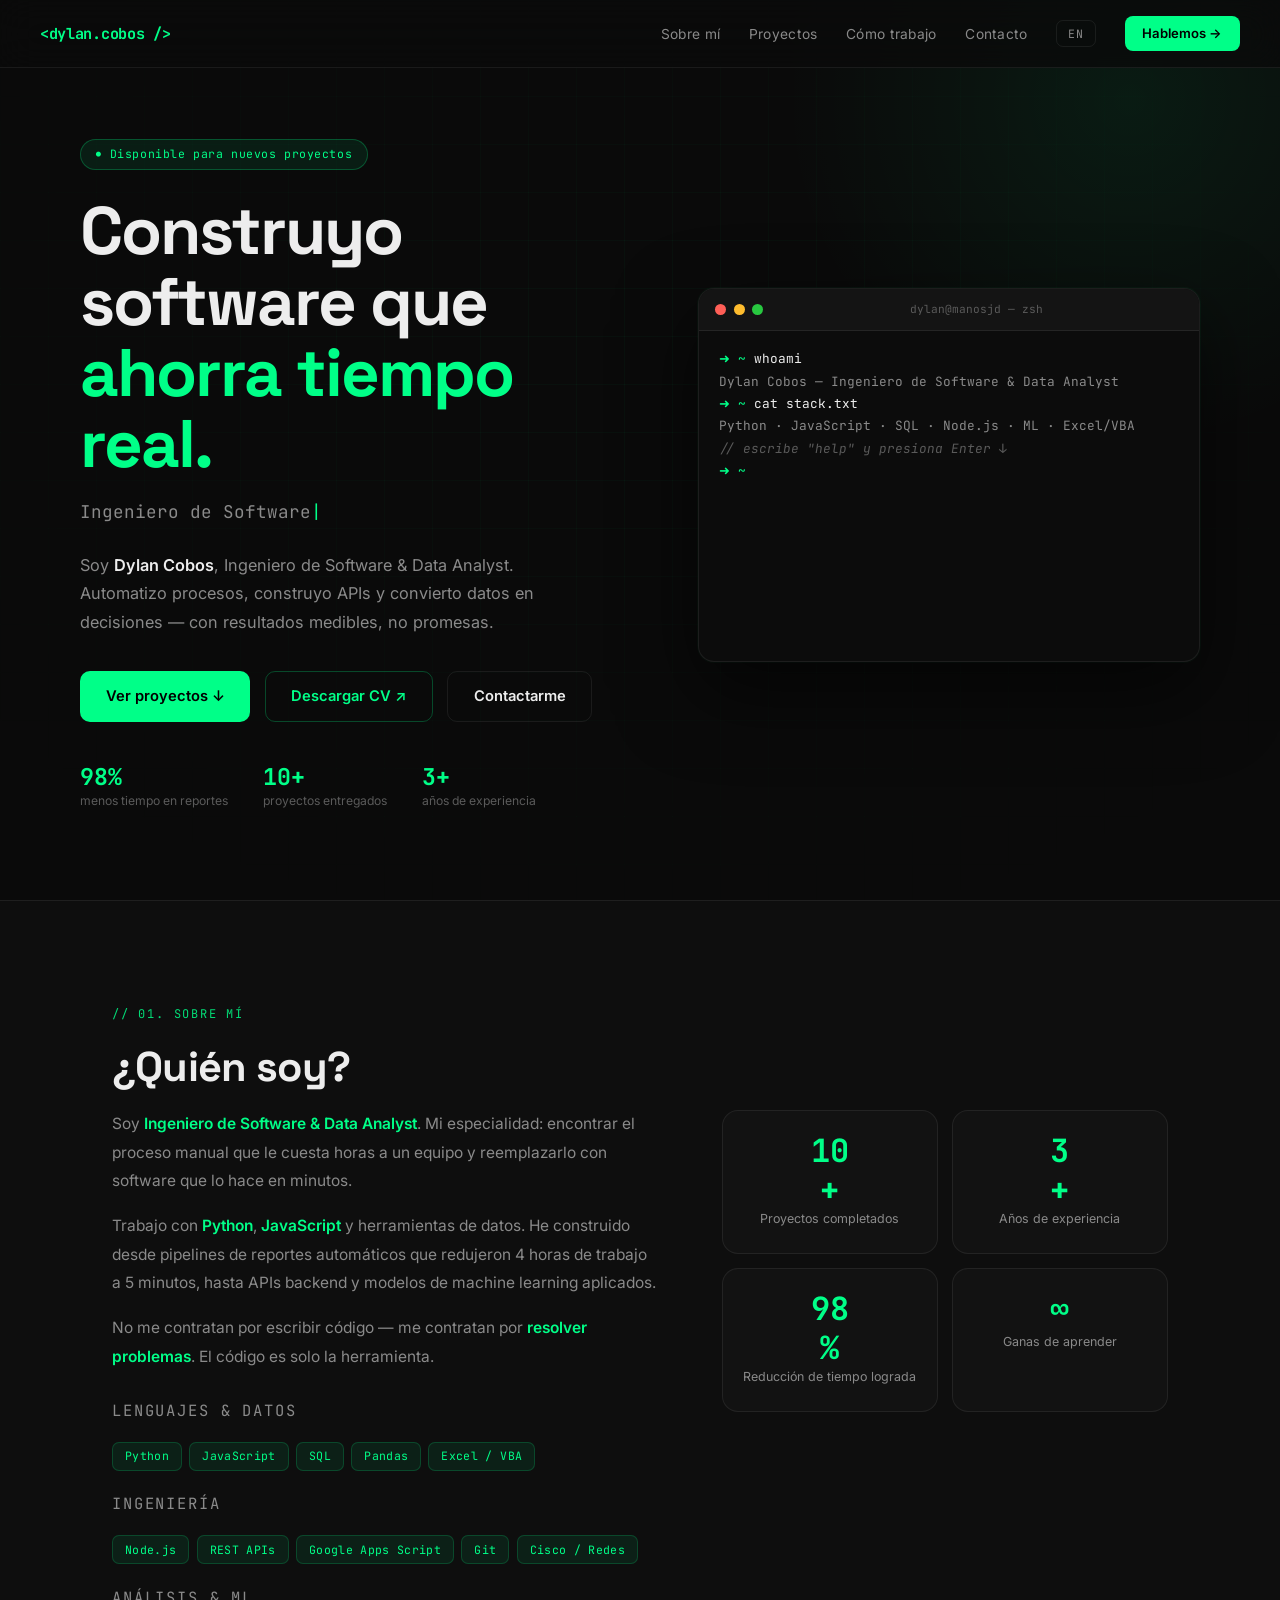
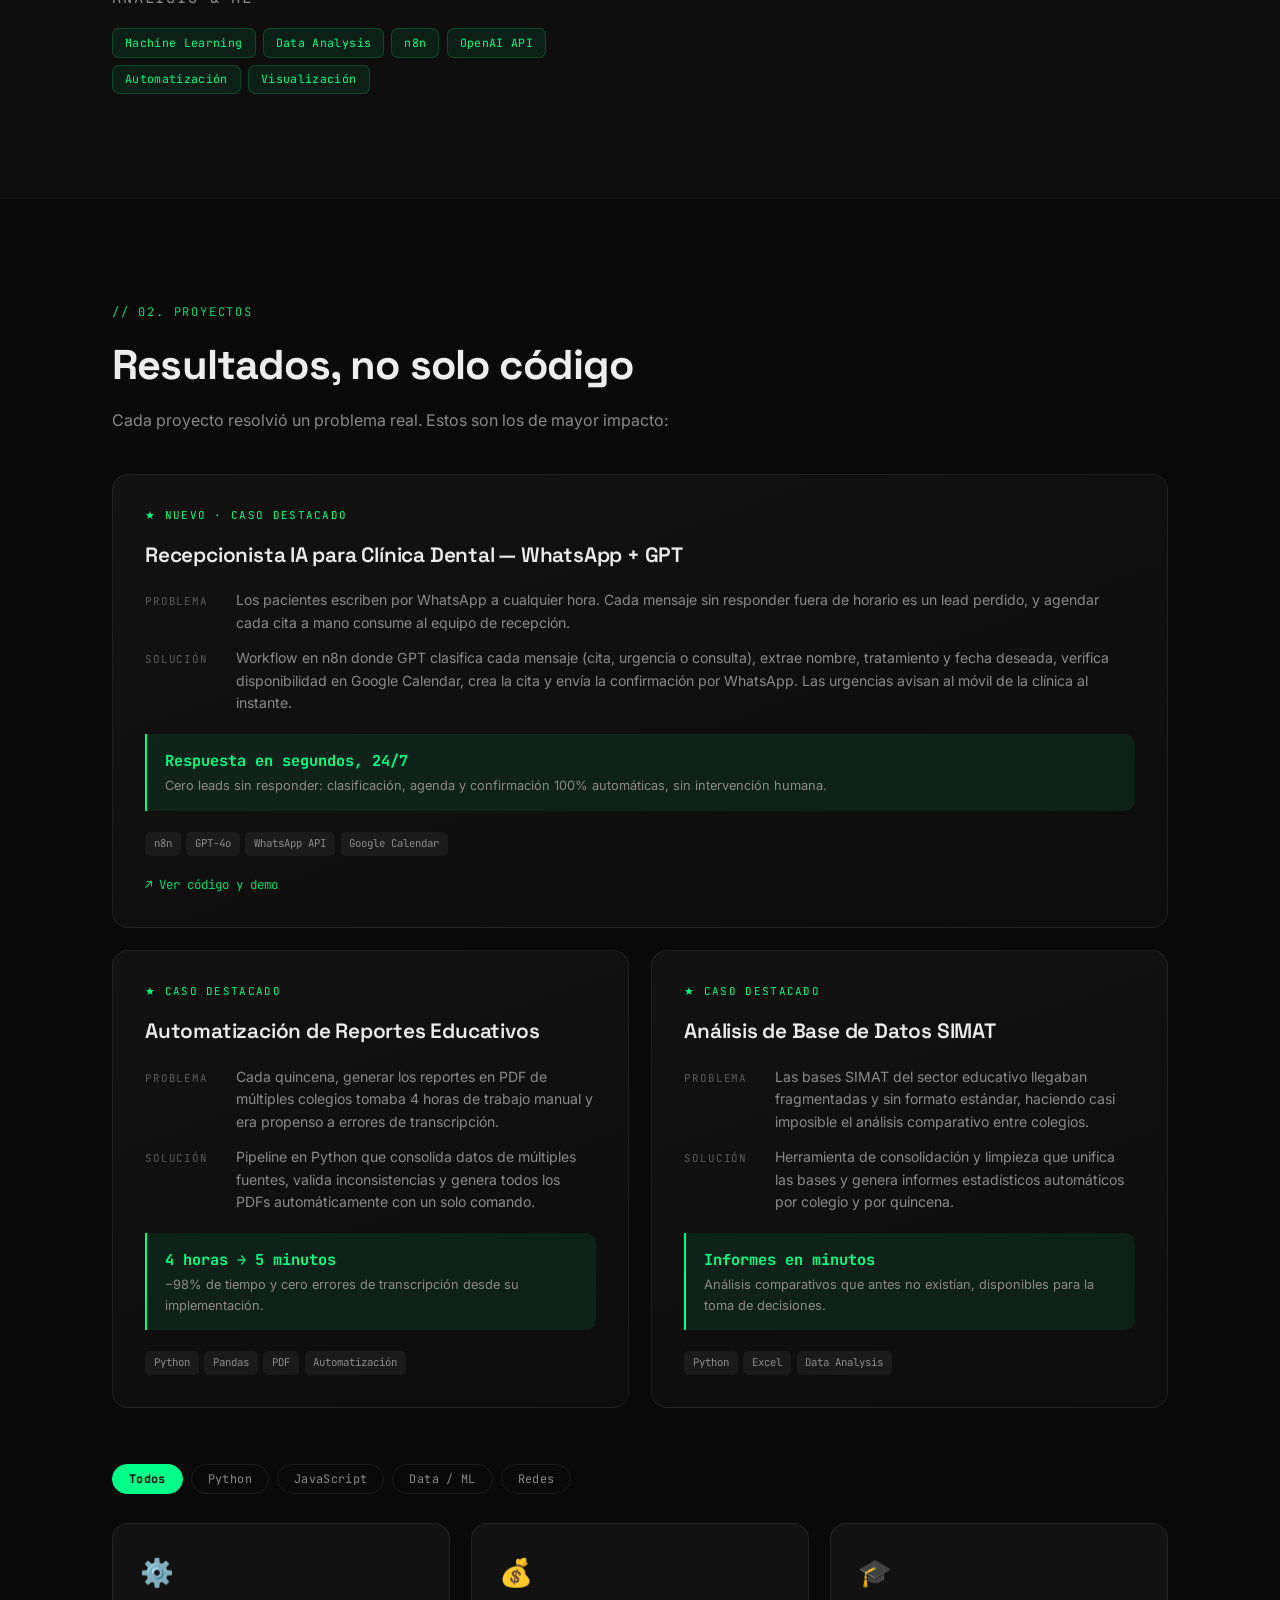
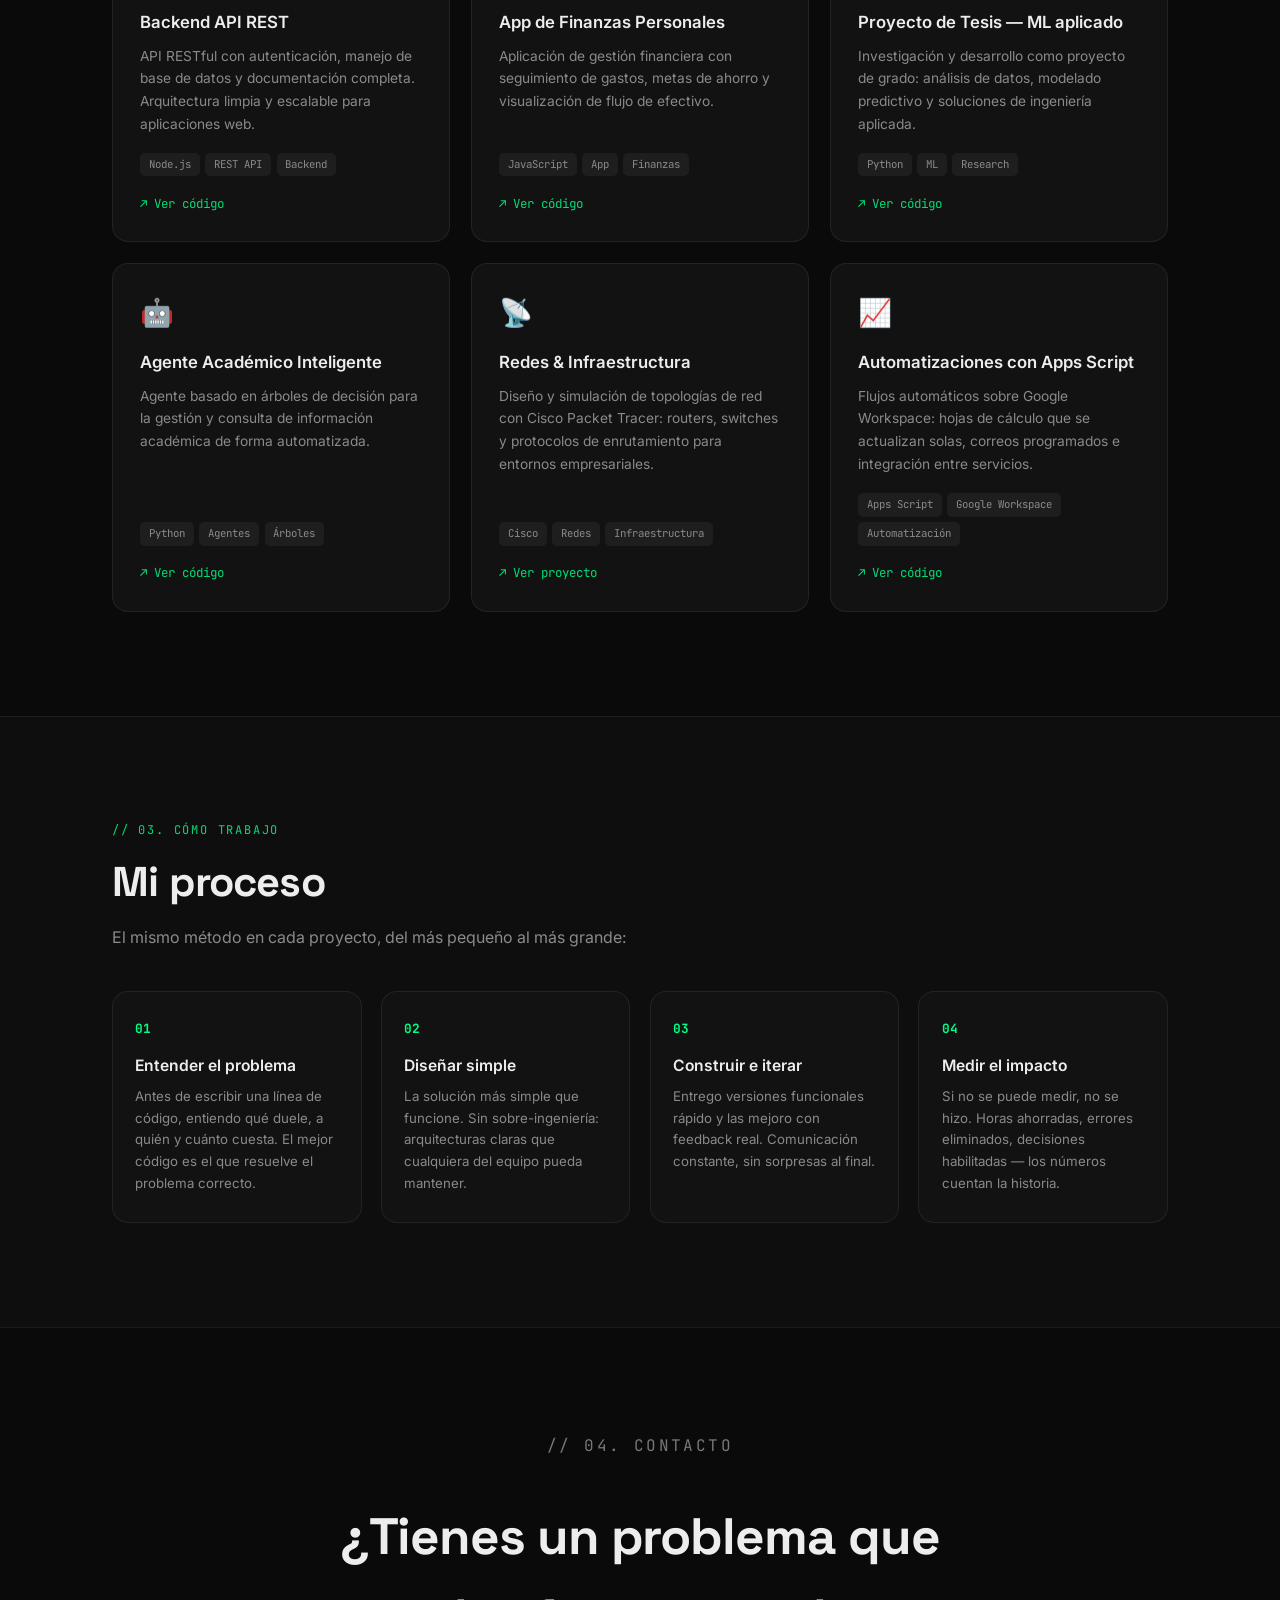
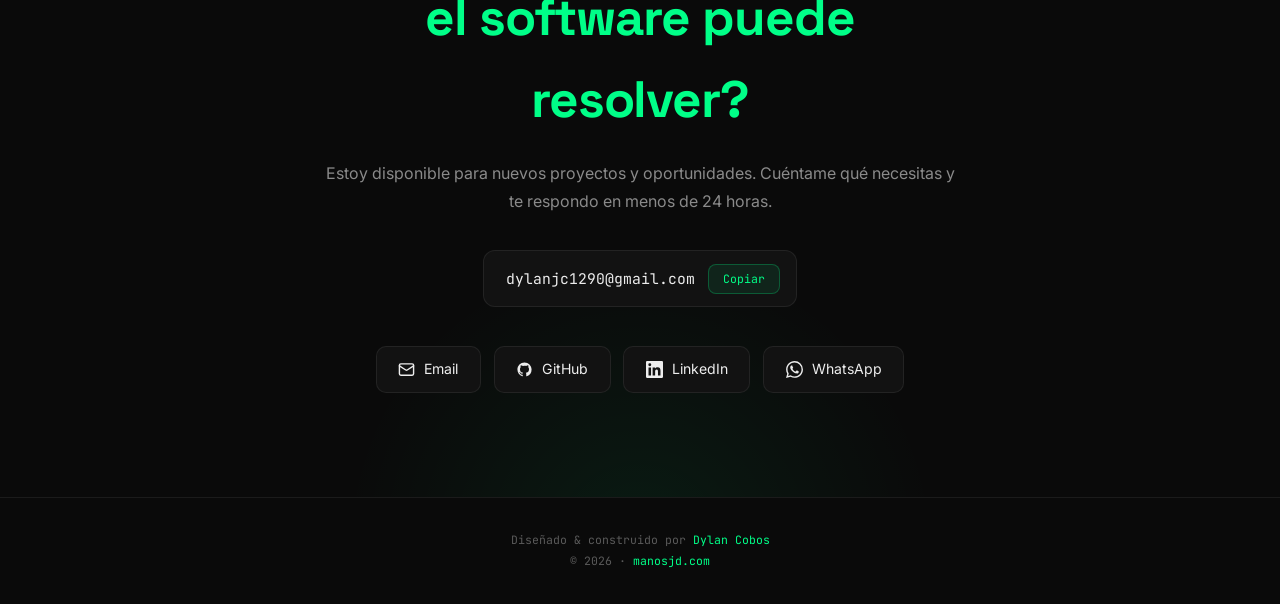
==== commit 7dd1fbcd: "Añadir caso destacado: recepcionista IA para clínica dental (n8n + GPT)" ====
--- a/index.html
+++ b/index.html
@@ -455,6 +455,7 @@
             gap: 1.4rem;
             margin-bottom: 3.5rem;
         }
+        .featured .case-wide { grid-column: 1 / -1; }
         .case {
             background: linear-gradient(160deg, var(--bg-card) 0%, #0d0d0d 100%);
             border: 1px solid var(--border);
@@ -865,6 +866,8 @@
                         <div class="skills-list">
                             <span class="skill">Machine Learning</span>
                             <span class="skill">Data Analysis</span>
+                            <span class="skill">n8n</span>
+                            <span class="skill">OpenAI API</span>
                             <span class="skill" data-i18n="sk_auto">Automatización</span>
                             <span class="skill" data-i18n="sk_viz">Visualización</span>
                         </div>
@@ -902,6 +905,32 @@
 
         <!-- Case studies destacados -->
         <div class="featured">
+            <article class="case case-wide fade">
+                <span class="case-label" data-i18n="case_label0">★ Nuevo · Caso destacado</span>
+                <h3 class="case-title" data-i18n="case0_title">Recepcionista IA para Clínica Dental — WhatsApp + GPT</h3>
+                <div class="case-row">
+                    <span class="case-k" data-i18n="k_problem0">Problema</span>
+                    <span class="case-v" data-i18n="case0_problem">Los pacientes escriben por WhatsApp a cualquier hora. Cada mensaje sin responder fuera de horario es un lead perdido, y agendar cada cita a mano consume al equipo de recepción.</span>
+                </div>
+                <div class="case-row">
+                    <span class="case-k" data-i18n="k_solution0">Solución</span>
+                    <span class="case-v" data-i18n="case0_solution">Workflow en n8n donde GPT clasifica cada mensaje (cita, urgencia o consulta), extrae nombre, tratamiento y fecha deseada, verifica disponibilidad en Google Calendar, crea la cita y envía la confirmación por WhatsApp. Las urgencias avisan al móvil de la clínica al instante.</span>
+                </div>
+                <div class="case-impact">
+                    <span data-i18n="case0_metric">Respuesta en segundos, 24/7</span>
+                    <p data-i18n="case0_impact">Cero leads sin responder: clasificación, agenda y confirmación 100% automáticas, sin intervención humana.</p>
+                </div>
+                <div class="case-tags">
+                    <span class="tag">n8n</span>
+                    <span class="tag">GPT-4o</span>
+                    <span class="tag">WhatsApp API</span>
+                    <span class="tag">Google Calendar</span>
+                </div>
+                <div class="card-links" style="margin-top:1.2rem">
+                    <a href="https://github.com/dylancobos/n8n-dental-leads" class="card-link" target="_blank" rel="noopener" data-i18n="link_case0">↗ Ver código y demo</a>
+                </div>
+            </article>
+
             <article class="case fade">
                 <span class="case-label" data-i18n="case_label">★ Caso destacado</span>
                 <h3 class="case-title" data-i18n="case1_title">Automatización de Reportes Educativos</h3>
@@ -1117,8 +1146,7 @@
                     </svg>
                     LinkedIn
                 </a>
-                <!-- REEMPLAZA el número con tu número real de WhatsApp: wa.me/57TUNUMERO -->
-                <a href="https://wa.me/57TUNUMERO" class="contact-btn" target="_blank" rel="noopener">
+                <a href="https://wa.me/573112601000" class="contact-btn" target="_blank" rel="noopener">
                     <svg viewBox="0 0 24 24" fill="currentColor">
                         <path d="M17.472 14.382c-.297-.149-1.758-.867-2.03-.967-.273-.099-.471-.148-.67.15-.197.297-.767.966-.94 1.164-.173.199-.347.223-.644.075-.297-.15-1.255-.463-2.39-1.475-.883-.788-1.48-1.761-1.653-2.059-.173-.297-.018-.458.13-.606.134-.133.298-.347.446-.52.149-.174.198-.298.298-.497.099-.198.05-.371-.025-.52-.075-.149-.669-1.612-.916-2.207-.242-.579-.487-.5-.669-.51-.173-.008-.371-.01-.57-.01-.198 0-.52.074-.792.372-.272.297-1.04 1.016-1.04 2.479 0 1.462 1.065 2.875 1.213 3.074.149.198 2.096 3.2 5.077 4.487.709.306 1.262.489 1.694.625.712.227 1.36.195 1.871.118.571-.085 1.758-.719 2.006-1.413.248-.694.248-1.289.173-1.413-.074-.124-.272-.198-.57-.347m-5.421 7.403h-.004a9.87 9.87 0 01-5.031-1.378l-.361-.214-3.741.982.998-3.648-.235-.374a9.86 9.86 0 01-1.51-5.26c.001-5.45 4.436-9.884 9.888-9.884 2.64 0 5.122 1.03 6.988 2.898a9.825 9.825 0 012.893 6.994c-.003 5.45-4.437 9.884-9.885 9.884m8.413-18.297A11.815 11.815 0 0012.05 0C5.495 0 .16 5.335.157 11.892c0 2.096.547 4.142 1.588 5.945L.057 24l6.305-1.654a11.882 11.882 0 005.683 1.448h.005c6.554 0 11.89-5.335 11.893-11.893a11.821 11.821 0 00-3.48-8.413z"/>
                     </svg>
@@ -1159,8 +1187,16 @@
         stat_1: "Proyectos completados", stat_2: "Años de experiencia",
         stat_3: "Reducción de tiempo lograda", stat_4: "Ganas de aprender",
         proj_tag: "// 02. proyectos", proj_title: "Resultados, no solo código",
-        proj_sub: "Cada proyecto resolvió un problema real. Estos son los dos con mayor impacto:",
+        proj_sub: "Cada proyecto resolvió un problema real. Estos son los de mayor impacto:",
         case_label: "★ Caso destacado", case_label2: "★ Caso destacado",
+        case_label0: "★ Nuevo · Caso destacado",
+        case0_title: "Recepcionista IA para Clínica Dental — WhatsApp + GPT",
+        k_problem0: "Problema", k_solution0: "Solución",
+        case0_problem: "Los pacientes escriben por WhatsApp a cualquier hora. Cada mensaje sin responder fuera de horario es un lead perdido, y agendar cada cita a mano consume al equipo de recepción.",
+        case0_solution: "Workflow en n8n donde GPT clasifica cada mensaje (cita, urgencia o consulta), extrae nombre, tratamiento y fecha deseada, verifica disponibilidad en Google Calendar, crea la cita y envía la confirmación por WhatsApp. Las urgencias avisan al móvil de la clínica al instante.",
+        case0_metric: "Respuesta en segundos, 24/7",
+        case0_impact: "Cero leads sin responder: clasificación, agenda y confirmación 100% automáticas, sin intervención humana.",
+        link_case0: "↗ Ver código y demo",
         case1_title: "Automatización de Reportes Educativos",
         k_problem: "Problema", k_solution: "Solución", k_problem2: "Problema", k_solution2: "Solución",
         case1_problem: "Cada quincena, generar los reportes en PDF de múltiples colegios tomaba 4 horas de trabajo manual y era propenso a errores de transcripción.",
@@ -1224,8 +1260,16 @@
         stat_1: "Projects completed", stat_2: "Years of experience",
         stat_3: "Time reduction achieved", stat_4: "Drive to keep learning",
         proj_tag: "// 02. projects", proj_title: "Results, not just code",
-        proj_sub: "Every project solved a real problem. These two had the biggest impact:",
+        proj_sub: "Every project solved a real problem. These had the biggest impact:",
         case_label: "★ Featured case", case_label2: "★ Featured case",
+        case_label0: "★ New · Featured case",
+        case0_title: "AI Receptionist for a Dental Clinic — WhatsApp + GPT",
+        k_problem0: "Problem", k_solution0: "Solution",
+        case0_problem: "Patients message on WhatsApp at all hours. Every unanswered after-hours message is a lost lead, and booking each appointment by hand drains the front-desk team.",
+        case0_solution: "n8n workflow where GPT classifies each message (appointment, emergency or inquiry), extracts name, treatment and desired date, checks Google Calendar availability, books the appointment and sends a WhatsApp confirmation. Emergencies alert the clinic's phone instantly.",
+        case0_metric: "Replies in seconds, 24/7",
+        case0_impact: "Zero unanswered leads: classification, booking and confirmation fully automated, no human in the loop.",
+        link_case0: "↗ View code & demo",
         case1_title: "Educational Report Automation",
         k_problem: "Problem", k_solution: "Solution", k_problem2: "Problem", k_solution2: "Solution",
         case1_problem: "Every two weeks, generating PDF reports for multiple schools took 4 hours of manual work and was prone to transcription errors.",
@@ -1323,7 +1367,7 @@
 <span class="t-key">hire</span>      — 😏
 <span class="t-key">clear</span>     — limpiar pantalla`,
         about: "Ingeniero de Software & Data Analyst. Convierto procesos manuales en software que ahorra horas. Python, JavaScript y datos son mis herramientas; resolver problemas es mi trabajo.",
-        projects: "→ Automatización de reportes (4h → 5min)\n→ Análisis de bases SIMAT\n→ Backend API REST (Node.js)\n→ App de finanzas personales\n→ ML aplicado (tesis)\n→ Redes con Cisco\n\nScroll abajo para ver los detalles ↓",
+        projects: "→ Recepcionista IA para clínica dental (n8n + GPT)\n→ Automatización de reportes (4h → 5min)\n→ Análisis de bases SIMAT\n→ Backend API REST (Node.js)\n→ App de finanzas personales\n→ ML aplicado (tesis)\n→ Redes con Cisco\n\nScroll abajo para ver los detalles ↓",
         stack: "Python · JavaScript · SQL · Node.js · Pandas · Machine Learning · Excel/VBA · Google Apps Script · Cisco",
         contact: "📧 dylanjc1290@gmail.com\n🐙 github.com/dylancobos\n💼 linkedin.com/in/dylancobos",
         hire: "Excelente decisión. 🚀\nEscríbeme a dylanjc1290@gmail.com y empecemos.",
@@ -1340,7 +1384,7 @@
 <span class="t-key">hire</span>      — 😏
 <span class="t-key">clear</span>     — clear screen`,
         about: "Software Engineer & Data Analyst. I turn manual processes into software that saves hours. Python, JavaScript and data are my tools; solving problems is my job.",
-        projects: "→ Report automation (4h → 5min)\n→ SIMAT database analysis\n→ Backend REST API (Node.js)\n→ Personal finance app\n→ Applied ML (thesis)\n→ Cisco networking\n\nScroll down for the details ↓",
+        projects: "→ AI receptionist for a dental clinic (n8n + GPT)\n→ Report automation (4h → 5min)\n→ SIMAT database analysis\n→ Backend REST API (Node.js)\n→ Personal finance app\n→ Applied ML (thesis)\n→ Cisco networking\n\nScroll down for the details ↓",
         stack: "Python · JavaScript · SQL · Node.js · Pandas · Machine Learning · Excel/VBA · Google Apps Script · Cisco",
         contact: "📧 dylanjc1290@gmail.com\n🐙 github.com/dylancobos\n💼 linkedin.com/in/dylancobos",
         hire: "Excellent decision. 🚀\nEmail me at dylanjc1290@gmail.com and let's get started.",
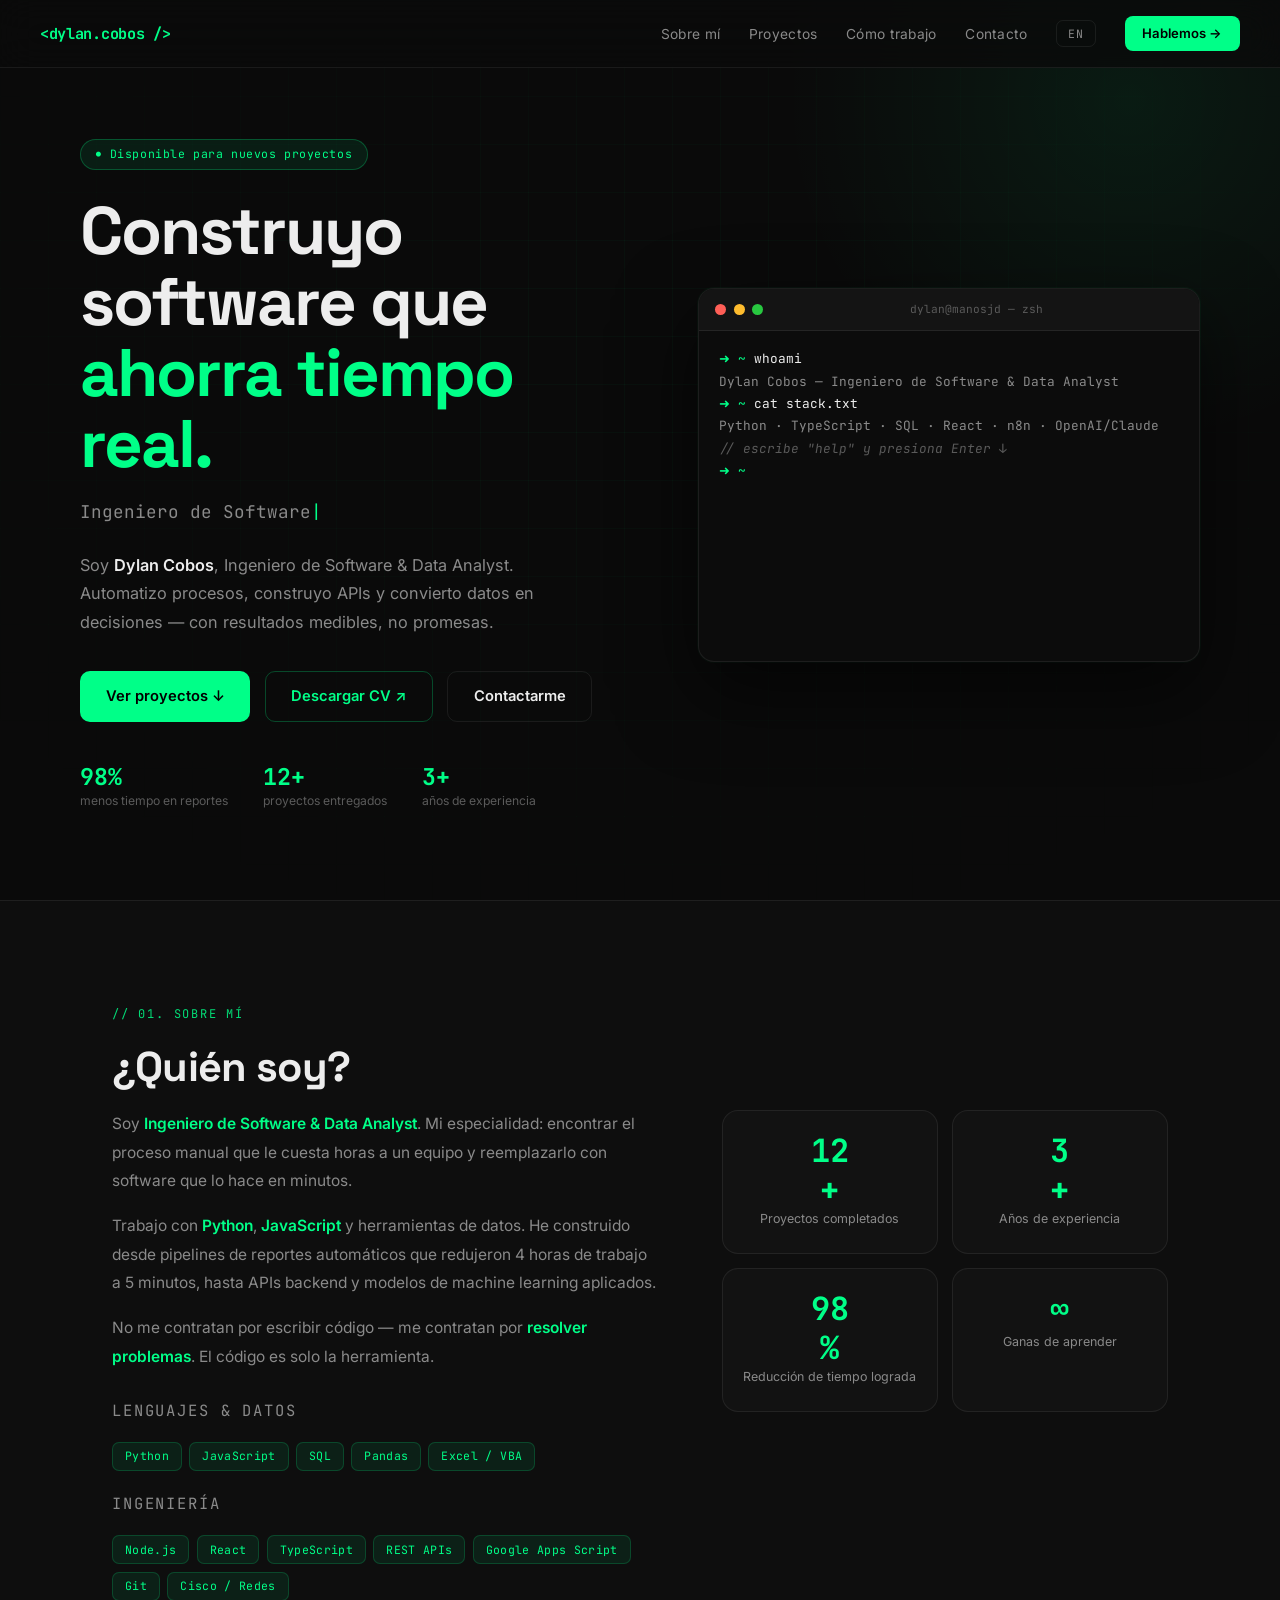
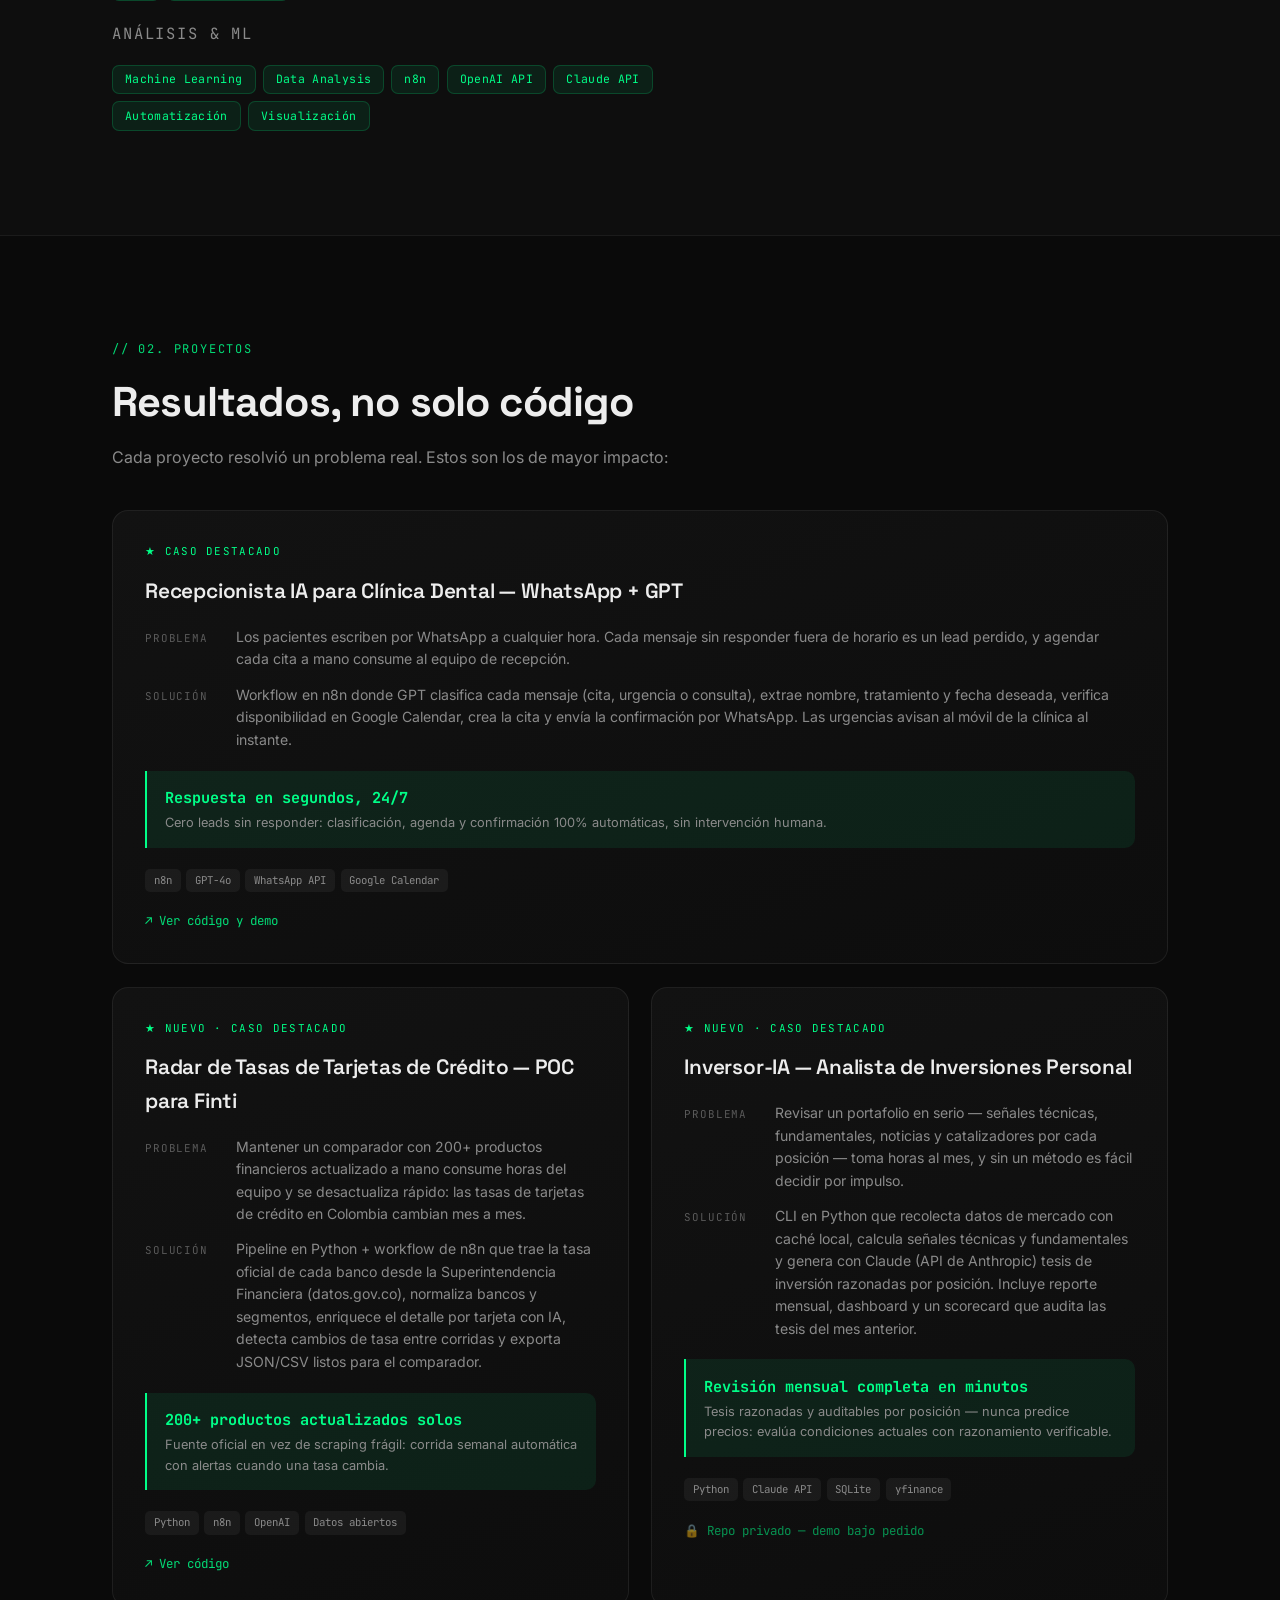
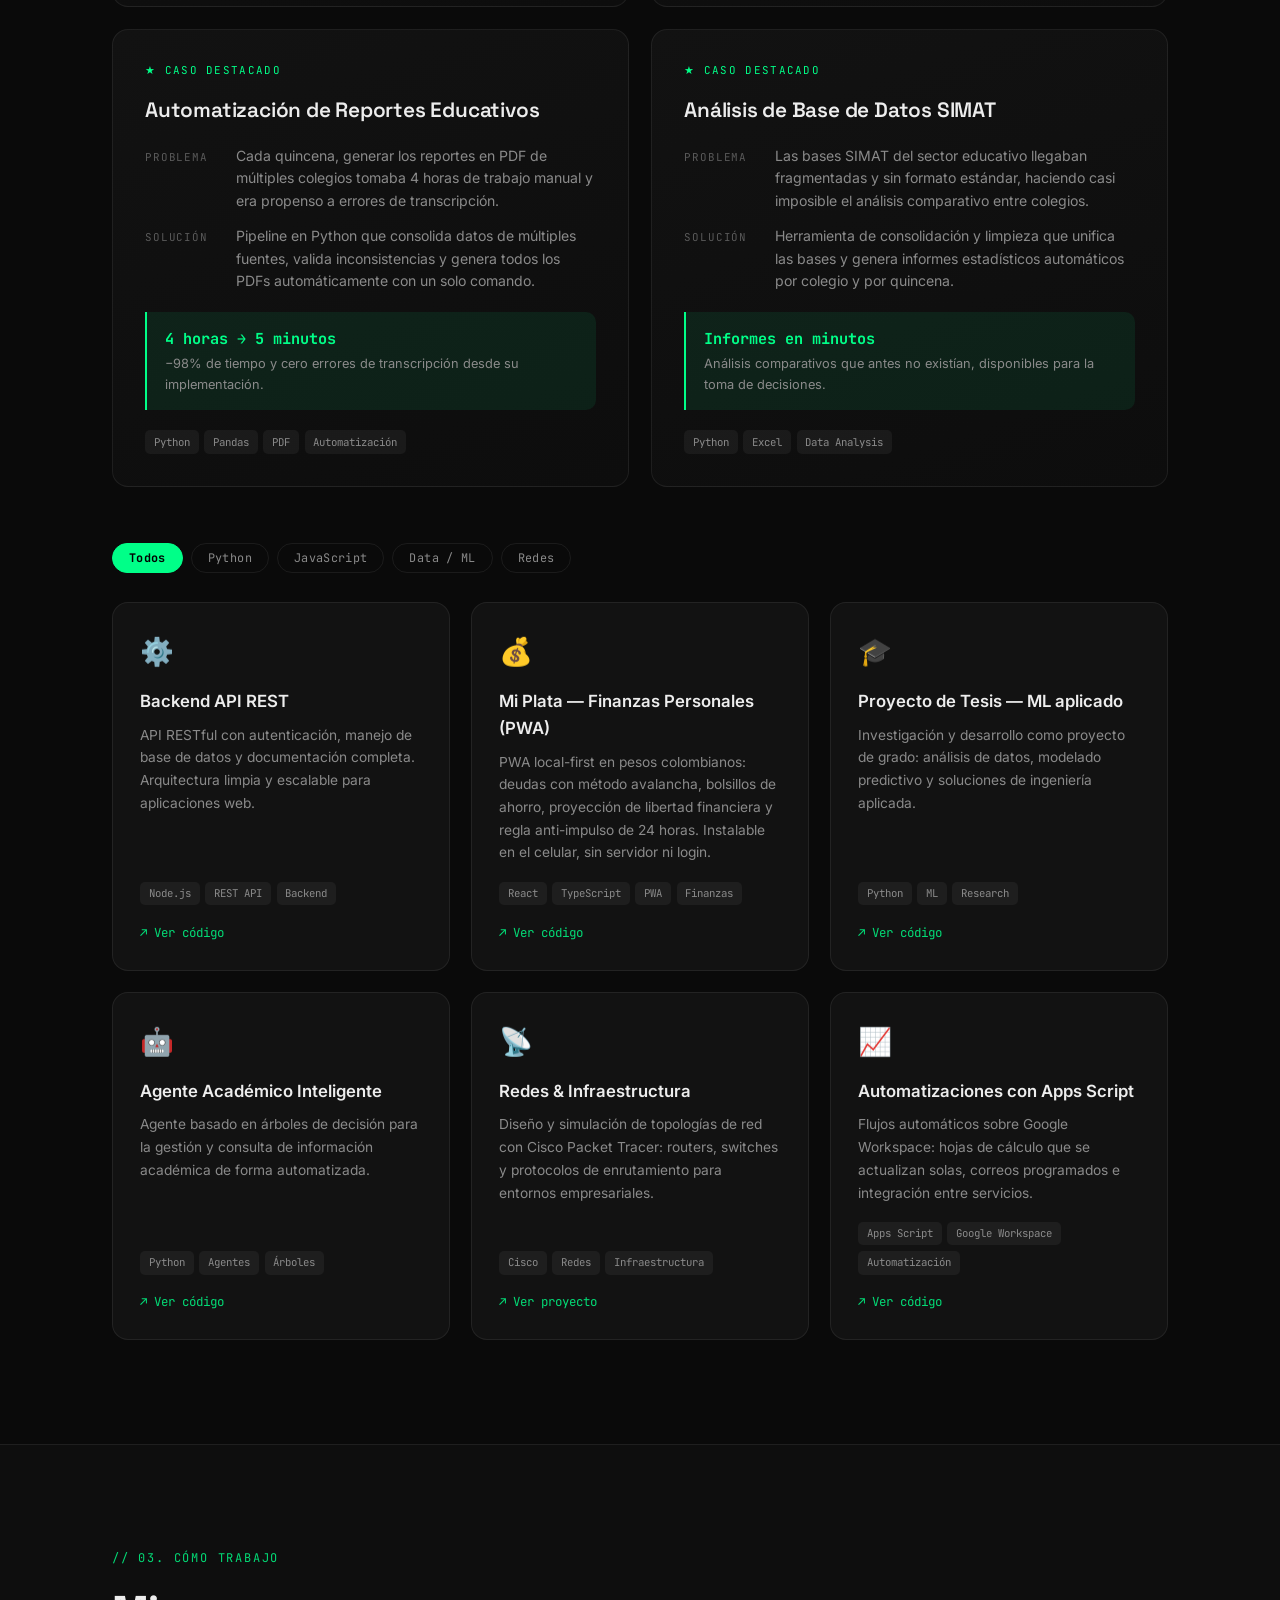
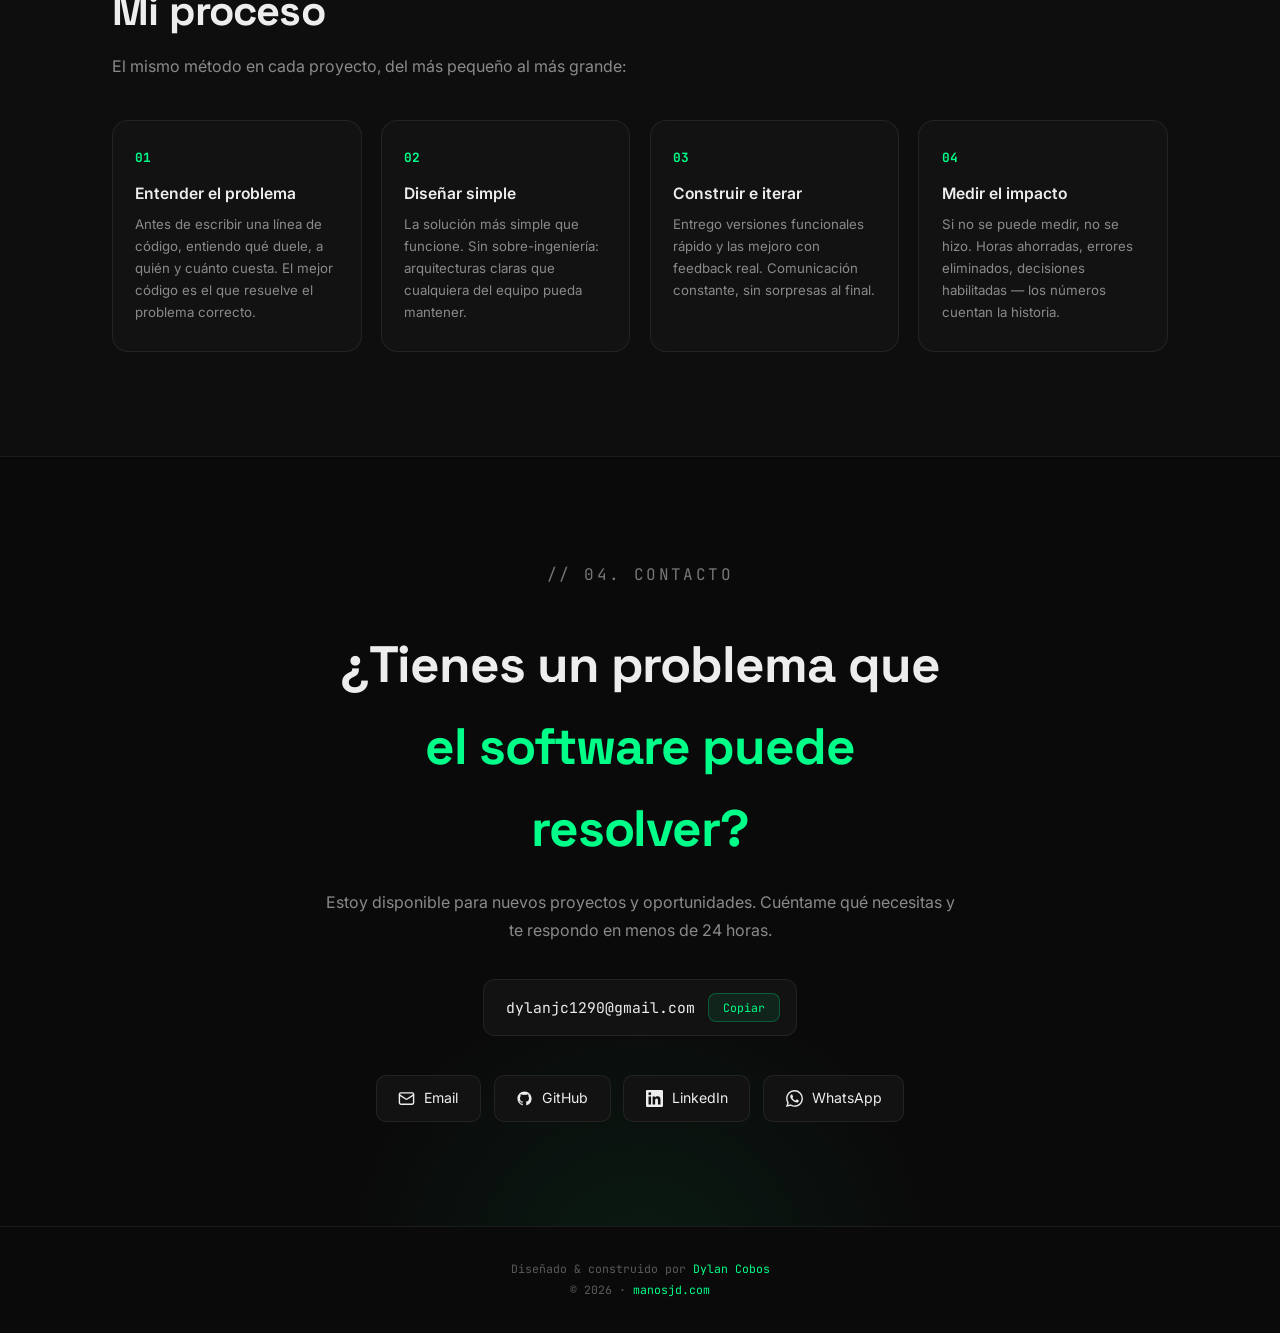
==== commit 499801ac: "Actualizar portafolio con proyectos recientes: Radar de Tasas (Finti), Inversor-IA y Mi Plata - Nuev" ====
--- a/index.html
+++ b/index.html
@@ -4,7 +4,7 @@
     <meta charset="UTF-8">
     <meta name="viewport" content="width=device-width, initial-scale=1.0">
     <title>Dylan Cobos — Ingeniero de Software & Data Analyst</title>
-    <meta name="description" content="Ingeniero de Software & Data Analyst. Construyo automatizaciones, APIs y análisis de datos que ahorran horas de trabajo y generan resultados medibles.">
+    <meta name="description" content="Ingeniero de Software & Data Analyst. Construyo automatizaciones con IA, APIs y análisis de datos que ahorran horas de trabajo y generan resultados medibles.">
     <meta name="theme-color" content="#0a0a0a">
     <meta property="og:type" content="website">
     <meta property="og:title" content="Dylan Cobos — Ingeniero de Software & Data Analyst">
@@ -24,7 +24,7 @@
       "url": "https://manosjd.com",
       "email": "mailto:dylanjc1290@gmail.com",
       "jobTitle": "Software Engineer & Data Analyst",
-      "knowsAbout": ["Python", "JavaScript", "SQL", "Data Analysis", "Machine Learning", "Backend Development", "Process Automation"],
+      "knowsAbout": ["Python", "JavaScript", "TypeScript", "SQL", "React", "n8n", "Data Analysis", "Machine Learning", "AI Automation", "Backend Development", "Process Automation"],
       "sameAs": [
         "https://github.com/dylancobos",
         "https://linkedin.com/in/dylancobos"
@@ -788,7 +788,7 @@
                     <span class="proof-l" data-i18n="proof_1">menos tiempo en reportes</span>
                 </div>
                 <div class="proof-item">
-                    <span class="proof-n">10+</span>
+                    <span class="proof-n">12+</span>
                     <span class="proof-l" data-i18n="proof_2">proyectos entregados</span>
                 </div>
                 <div class="proof-item">
@@ -808,7 +808,7 @@
                 <div class="term-line"><span class="t-prompt">➜ ~</span> <span class="t-cmd">whoami</span></div>
                 <div class="term-line t-out" data-i18n="term_whoami">Dylan Cobos — Ingeniero de Software & Data Analyst</div>
                 <div class="term-line"><span class="t-prompt">➜ ~</span> <span class="t-cmd">cat stack.txt</span></div>
-                <div class="term-line t-out">Python · JavaScript · SQL · Node.js · ML · Excel/VBA</div>
+                <div class="term-line t-out">Python · TypeScript · SQL · React · n8n · OpenAI/Claude</div>
                 <div class="term-line t-hint" data-i18n="term_hint">// escribe "help" y presiona Enter ↓</div>
                 <div class="term-input-row">
                     <span class="t-prompt">➜ ~</span>
@@ -855,6 +855,8 @@
                         <p class="skill-group-label" data-i18n="sk_eng">Ingeniería</p>
                         <div class="skills-list">
                             <span class="skill">Node.js</span>
+                            <span class="skill">React</span>
+                            <span class="skill">TypeScript</span>
                             <span class="skill">REST APIs</span>
                             <span class="skill">Google Apps Script</span>
                             <span class="skill">Git</span>
@@ -868,6 +870,7 @@
                             <span class="skill">Data Analysis</span>
                             <span class="skill">n8n</span>
                             <span class="skill">OpenAI API</span>
+                            <span class="skill">Claude API</span>
                             <span class="skill" data-i18n="sk_auto">Automatización</span>
                             <span class="skill" data-i18n="sk_viz">Visualización</span>
                         </div>
@@ -876,7 +879,7 @@
             </div>
             <div class="stats-grid">
                 <div class="stat fade">
-                    <span class="stat-n" data-count="10">0</span><span class="stat-n" style="display:inline">+</span>
+                    <span class="stat-n" data-count="12">0</span><span class="stat-n" style="display:inline">+</span>
                     <div class="stat-l" data-i18n="stat_1">Proyectos completados</div>
                 </div>
                 <div class="stat fade">
@@ -901,12 +904,12 @@
     <div class="section-wrap">
         <p class="section-tag" data-i18n="proj_tag">// 02. proyectos</p>
         <h2 class="section-title" data-i18n="proj_title">Resultados, no solo código</h2>
-        <p class="section-sub" data-i18n="proj_sub">Cada proyecto resolvió un problema real. Estos son los dos con mayor impacto:</p>
+        <p class="section-sub" data-i18n="proj_sub">Cada proyecto resolvió un problema real. Estos son los de mayor impacto:</p>
 
         <!-- Case studies destacados -->
         <div class="featured">
             <article class="case case-wide fade">
-                <span class="case-label" data-i18n="case_label0">★ Nuevo · Caso destacado</span>
+                <span class="case-label" data-i18n="case_label0">★ Caso destacado</span>
                 <h3 class="case-title" data-i18n="case0_title">Recepcionista IA para Clínica Dental — WhatsApp + GPT</h3>
                 <div class="case-row">
                     <span class="case-k" data-i18n="k_problem0">Problema</span>
@@ -928,6 +931,58 @@
                 </div>
                 <div class="card-links" style="margin-top:1.2rem">
                     <a href="https://github.com/dylancobos/n8n-dental-leads" class="card-link" target="_blank" rel="noopener" data-i18n="link_case0">↗ Ver código y demo</a>
+                </div>
+            </article>
+
+            <article class="case fade">
+                <span class="case-label" data-i18n="case3_label">★ Nuevo · Caso destacado</span>
+                <h3 class="case-title" data-i18n="case3_title">Radar de Tasas de Tarjetas de Crédito — POC para Finti</h3>
+                <div class="case-row">
+                    <span class="case-k" data-i18n="k_problem3">Problema</span>
+                    <span class="case-v" data-i18n="case3_problem">Mantener un comparador con 200+ productos financieros actualizado a mano consume horas del equipo y se desactualiza rápido: las tasas de tarjetas de crédito en Colombia cambian mes a mes.</span>
+                </div>
+                <div class="case-row">
+                    <span class="case-k" data-i18n="k_solution3">Solución</span>
+                    <span class="case-v" data-i18n="case3_solution">Pipeline en Python + workflow de n8n que trae la tasa oficial de cada banco desde la Superintendencia Financiera (datos.gov.co), normaliza bancos y segmentos, enriquece el detalle por tarjeta con IA, detecta cambios de tasa entre corridas y exporta JSON/CSV listos para el comparador.</span>
+                </div>
+                <div class="case-impact">
+                    <span data-i18n="case3_metric">200+ productos actualizados solos</span>
+                    <p data-i18n="case3_impact">Fuente oficial en vez de scraping frágil: corrida semanal automática con alertas cuando una tasa cambia.</p>
+                </div>
+                <div class="case-tags">
+                    <span class="tag">Python</span>
+                    <span class="tag">n8n</span>
+                    <span class="tag">OpenAI</span>
+                    <span class="tag" data-i18n="tag_opendata">Datos abiertos</span>
+                </div>
+                <div class="card-links" style="margin-top:1.2rem">
+                    <a href="https://github.com/dylancobos/finti-tc-poc" class="card-link" target="_blank" rel="noopener" data-i18n="link_case3">↗ Ver código</a>
+                </div>
+            </article>
+
+            <article class="case fade">
+                <span class="case-label" data-i18n="case4_label">★ Nuevo · Caso destacado</span>
+                <h3 class="case-title" data-i18n="case4_title">Inversor-IA — Analista de Inversiones Personal</h3>
+                <div class="case-row">
+                    <span class="case-k" data-i18n="k_problem4">Problema</span>
+                    <span class="case-v" data-i18n="case4_problem">Revisar un portafolio en serio — señales técnicas, fundamentales, noticias y catalizadores por cada posición — toma horas al mes, y sin un método es fácil decidir por impulso.</span>
+                </div>
+                <div class="case-row">
+                    <span class="case-k" data-i18n="k_solution4">Solución</span>
+                    <span class="case-v" data-i18n="case4_solution">CLI en Python que recolecta datos de mercado con caché local, calcula señales técnicas y fundamentales y genera con Claude (API de Anthropic) tesis de inversión razonadas por posición. Incluye reporte mensual, dashboard y un scorecard que audita las tesis del mes anterior.</span>
+                </div>
+                <div class="case-impact">
+                    <span data-i18n="case4_metric">Revisión mensual completa en minutos</span>
+                    <p data-i18n="case4_impact">Tesis razonadas y auditables por posición — nunca predice precios: evalúa condiciones actuales con razonamiento verificable.</p>
+                </div>
+                <div class="case-tags">
+                    <span class="tag">Python</span>
+                    <span class="tag">Claude API</span>
+                    <span class="tag">SQLite</span>
+                    <span class="tag">yfinance</span>
+                </div>
+                <div class="card-links" style="margin-top:1.2rem">
+                    <span class="card-link" style="opacity:.55;cursor:default" data-i18n="link_case4">🔒 Repo privado — demo bajo pedido</span>
                 </div>
             </article>
 
@@ -1004,16 +1059,17 @@
 
             <div class="card fade" data-cat="js">
                 <span class="card-icon">💰</span>
-                <h3 class="card-title" data-i18n="p_fin_t">App de Finanzas Personales</h3>
+                <h3 class="card-title" data-i18n="p_fin_t">Mi Plata — Finanzas Personales (PWA)</h3>
                 <p class="card-desc" data-i18n="p_fin">
-                    Aplicación de gestión financiera con seguimiento de gastos, metas de ahorro
-                    y visualización de flujo de efectivo.
+                    PWA local-first en pesos colombianos: deudas con método avalancha, bolsillos
+                    de ahorro, proyección de libertad financiera y regla anti-impulso de 24 horas.
+                    Instalable en el celular, sin servidor ni login.
                 </p>
                 <div class="card-tags">
-                    <span class="tag">JavaScript</span><span class="tag">App</span><span class="tag" data-i18n="tag_fin">Finanzas</span>
+                    <span class="tag">React</span><span class="tag">TypeScript</span><span class="tag">PWA</span><span class="tag" data-i18n="tag_fin">Finanzas</span>
                 </div>
                 <div class="card-links">
-                    <a href="https://github.com/dylancobos" class="card-link" target="_blank" rel="noopener" data-i18n="link_code2">↗ Ver código</a>
+                    <a href="https://github.com/dylancobos/mi-plata" class="card-link" target="_blank" rel="noopener" data-i18n="link_code2">↗ Ver código</a>
                 </div>
             </div>
 
@@ -1189,7 +1245,8 @@
         proj_tag: "// 02. proyectos", proj_title: "Resultados, no solo código",
         proj_sub: "Cada proyecto resolvió un problema real. Estos son los de mayor impacto:",
         case_label: "★ Caso destacado", case_label2: "★ Caso destacado",
-        case_label0: "★ Nuevo · Caso destacado",
+        case_label0: "★ Caso destacado",
+        case3_label: "★ Nuevo · Caso destacado", case4_label: "★ Nuevo · Caso destacado",
         case0_title: "Recepcionista IA para Clínica Dental — WhatsApp + GPT",
         k_problem0: "Problema", k_solution0: "Solución",
         case0_problem: "Los pacientes escriben por WhatsApp a cualquier hora. Cada mensaje sin responder fuera de horario es un lead perdido, y agendar cada cita a mano consume al equipo de recepción.",
@@ -1208,12 +1265,27 @@
         case2_solution: "Herramienta de consolidación y limpieza que unifica las bases y genera informes estadísticos automáticos por colegio y por quincena.",
         case2_metric: "Informes en minutos",
         case2_impact: "Análisis comparativos que antes no existían, disponibles para la toma de decisiones.",
+        case3_title: "Radar de Tasas de Tarjetas de Crédito — POC para Finti",
+        k_problem3: "Problema", k_solution3: "Solución",
+        case3_problem: "Mantener un comparador con 200+ productos financieros actualizado a mano consume horas del equipo y se desactualiza rápido: las tasas de tarjetas de crédito en Colombia cambian mes a mes.",
+        case3_solution: "Pipeline en Python + workflow de n8n que trae la tasa oficial de cada banco desde la Superintendencia Financiera (datos.gov.co), normaliza bancos y segmentos, enriquece el detalle por tarjeta con IA, detecta cambios de tasa entre corridas y exporta JSON/CSV listos para el comparador.",
+        case3_metric: "200+ productos actualizados solos",
+        case3_impact: "Fuente oficial en vez de scraping frágil: corrida semanal automática con alertas cuando una tasa cambia.",
+        link_case3: "↗ Ver código",
+        case4_title: "Inversor-IA — Analista de Inversiones Personal",
+        k_problem4: "Problema", k_solution4: "Solución",
+        case4_problem: "Revisar un portafolio en serio — señales técnicas, fundamentales, noticias y catalizadores por cada posición — toma horas al mes, y sin un método es fácil decidir por impulso.",
+        case4_solution: "CLI en Python que recolecta datos de mercado con caché local, calcula señales técnicas y fundamentales y genera con Claude (API de Anthropic) tesis de inversión razonadas por posición. Incluye reporte mensual, dashboard y un scorecard que audita las tesis del mes anterior.",
+        case4_metric: "Revisión mensual completa en minutos",
+        case4_impact: "Tesis razonadas y auditables por posición — nunca predice precios: evalúa condiciones actuales con razonamiento verificable.",
+        link_case4: "🔒 Repo privado — demo bajo pedido",
+        tag_opendata: "Datos abiertos",
         tag_auto: "Automatización", tag_auto2: "Automatización", tag_fin: "Finanzas",
         tag_agents: "Agentes", tag_trees: "Árboles", tag_redes: "Redes", tag_infra: "Infraestructura",
         f_all: "Todos", f_infra: "Redes",
         p_api: "API RESTful con autenticación, manejo de base de datos y documentación completa. Arquitectura limpia y escalable para aplicaciones web.",
-        p_fin_t: "App de Finanzas Personales",
-        p_fin: "Aplicación de gestión financiera con seguimiento de gastos, metas de ahorro y visualización de flujo de efectivo.",
+        p_fin_t: "Mi Plata — Finanzas Personales (PWA)",
+        p_fin: "PWA local-first en pesos colombianos: deudas con método avalancha, bolsillos de ahorro, proyección de libertad financiera y regla anti-impulso de 24 horas. Instalable en el celular, sin servidor ni login.",
         p_tesis_t: "Proyecto de Tesis — ML aplicado",
         p_tesis: "Investigación y desarrollo como proyecto de grado: análisis de datos, modelado predictivo y soluciones de ingeniería aplicada.",
         p_agente_t: "Agente Académico Inteligente",
@@ -1239,7 +1311,7 @@
         ct_p: "Estoy disponible para nuevos proyectos y oportunidades. Cuéntame qué necesitas y te respondo en menos de 24 horas.",
         ct_copy: "Copiar", ct_copied: "¡Copiado! ✓",
         foot_1: 'Diseñado & construido por <span>Dylan Cobos</span>',
-        roles: ["Ingeniero de Software", "Data Analyst", "Python Developer", "Automatizador de procesos", "Problem Solver"],
+        roles: ["Ingeniero de Software", "Data Analyst", "Python Developer", "Automatización con IA", "Problem Solver"],
     },
     en: {
         nav_about: "About", nav_projects: "Projects", nav_process: "How I work",
@@ -1262,7 +1334,8 @@
         proj_tag: "// 02. projects", proj_title: "Results, not just code",
         proj_sub: "Every project solved a real problem. These had the biggest impact:",
         case_label: "★ Featured case", case_label2: "★ Featured case",
-        case_label0: "★ New · Featured case",
+        case_label0: "★ Featured case",
+        case3_label: "★ New · Featured case", case4_label: "★ New · Featured case",
         case0_title: "AI Receptionist for a Dental Clinic — WhatsApp + GPT",
         k_problem0: "Problem", k_solution0: "Solution",
         case0_problem: "Patients message on WhatsApp at all hours. Every unanswered after-hours message is a lost lead, and booking each appointment by hand drains the front-desk team.",
@@ -1281,12 +1354,27 @@
         case2_solution: "Consolidation and cleaning tool that unifies the databases and generates automatic statistical reports per school and per period.",
         case2_metric: "Reports in minutes",
         case2_impact: "Comparative insights that didn't exist before, now available for decision-making.",
+        case3_title: "Credit-Card Rate Radar — POC for Finti (fintech)",
+        k_problem3: "Problem", k_solution3: "Solution",
+        case3_problem: "Keeping a comparison site with 200+ financial products updated by hand drains hours from the team and goes stale fast: credit-card rates in Colombia change month to month.",
+        case3_solution: "Python pipeline + n8n workflow that pulls each bank's official rate from the Financial Superintendency (datos.gov.co), normalizes banks and segments, enriches card details with AI, detects rate changes between runs and exports comparator-ready JSON/CSV.",
+        case3_metric: "200+ products updated on their own",
+        case3_impact: "Official source instead of fragile scraping: automated weekly runs with alerts whenever a rate changes.",
+        link_case3: "↗ View code",
+        case4_title: "Inversor-IA — Personal Investment Analyst",
+        k_problem4: "Problem", k_solution4: "Solution",
+        case4_problem: "Seriously reviewing a portfolio — technical and fundamental signals, news and catalysts for every position — takes hours each month, and without a method it's easy to decide on impulse.",
+        case4_solution: "Python CLI that collects market data with a local cache, computes technical and fundamental signals and uses Claude (Anthropic API) to generate reasoned investment theses per position. Includes a monthly report, a dashboard and a scorecard that audits last month's theses.",
+        case4_metric: "Full monthly review in minutes",
+        case4_impact: "Reasoned, auditable theses per position — it never predicts prices: it evaluates current conditions with verifiable reasoning.",
+        link_case4: "🔒 Private repo — demo on request",
+        tag_opendata: "Open data",
         tag_auto: "Automation", tag_auto2: "Automation", tag_fin: "Finance",
         tag_agents: "Agents", tag_trees: "Trees", tag_redes: "Networking", tag_infra: "Infrastructure",
         f_all: "All", f_infra: "Networking",
         p_api: "RESTful API with authentication, database management and complete documentation. Clean, scalable architecture for web applications.",
-        p_fin_t: "Personal Finance App",
-        p_fin: "Financial management app with expense tracking, savings goals and cash-flow visualization.",
+        p_fin_t: "Mi Plata — Personal Finance PWA",
+        p_fin: "Local-first PWA in Colombian pesos: avalanche-method debt payoff, savings pockets, debt-freedom projection and a 24-hour anti-impulse rule. Installable on your phone, no server or login.",
         p_tesis_t: "Thesis Project — Applied ML",
         p_tesis: "Research and development as a degree project: data analysis, predictive modeling and applied engineering solutions.",
         p_agente_t: "Academic Intelligent Agent",
@@ -1312,7 +1400,7 @@
         ct_p: "I'm available for new projects and opportunities. Tell me what you need and I'll reply within 24 hours.",
         ct_copy: "Copy", ct_copied: "Copied! ✓",
         foot_1: 'Designed & built by <span>Dylan Cobos</span>',
-        roles: ["Software Engineer", "Data Analyst", "Python Developer", "Process Automator", "Problem Solver"],
+        roles: ["Software Engineer", "Data Analyst", "Python Developer", "AI Automation Builder", "Problem Solver"],
     }
 };
 
@@ -1367,8 +1455,8 @@
 <span class="t-key">hire</span>      — 😏
 <span class="t-key">clear</span>     — limpiar pantalla`,
         about: "Ingeniero de Software & Data Analyst. Convierto procesos manuales en software que ahorra horas. Python, JavaScript y datos son mis herramientas; resolver problemas es mi trabajo.",
-        projects: "→ Recepcionista IA para clínica dental (n8n + GPT)\n→ Automatización de reportes (4h → 5min)\n→ Análisis de bases SIMAT\n→ Backend API REST (Node.js)\n→ App de finanzas personales\n→ ML aplicado (tesis)\n→ Redes con Cisco\n\nScroll abajo para ver los detalles ↓",
-        stack: "Python · JavaScript · SQL · Node.js · Pandas · Machine Learning · Excel/VBA · Google Apps Script · Cisco",
+        projects: "→ Recepcionista IA para clínica dental (n8n + GPT)\n→ Radar de tasas de TC — POC para Finti (Python + n8n + IA)\n→ Inversor-IA: tesis de inversión con Claude\n→ Mi Plata: PWA de finanzas personales (React)\n→ Automatización de reportes (4h → 5min)\n→ Análisis de bases SIMAT\n→ Backend API REST (Node.js)\n→ ML aplicado (tesis)\n\nScroll abajo para ver los detalles ↓",
+        stack: "Python · TypeScript/JavaScript · SQL · React · Node.js · n8n · Pandas · ML · OpenAI/Claude API · Excel/VBA",
         contact: "📧 dylanjc1290@gmail.com\n🐙 github.com/dylancobos\n💼 linkedin.com/in/dylancobos",
         hire: "Excelente decisión. 🚀\nEscríbeme a dylanjc1290@gmail.com y empecemos.",
         cv: "Descargando cv.pdf...",
@@ -1384,8 +1472,8 @@
 <span class="t-key">hire</span>      — 😏
 <span class="t-key">clear</span>     — clear screen`,
         about: "Software Engineer & Data Analyst. I turn manual processes into software that saves hours. Python, JavaScript and data are my tools; solving problems is my job.",
-        projects: "→ AI receptionist for a dental clinic (n8n + GPT)\n→ Report automation (4h → 5min)\n→ SIMAT database analysis\n→ Backend REST API (Node.js)\n→ Personal finance app\n→ Applied ML (thesis)\n→ Cisco networking\n\nScroll down for the details ↓",
-        stack: "Python · JavaScript · SQL · Node.js · Pandas · Machine Learning · Excel/VBA · Google Apps Script · Cisco",
+        projects: "→ AI receptionist for a dental clinic (n8n + GPT)\n→ Credit-card rate radar — POC for Finti (Python + n8n + AI)\n→ Inversor-IA: investment theses with Claude\n→ Mi Plata: personal finance PWA (React)\n→ Report automation (4h → 5min)\n→ SIMAT database analysis\n→ Backend REST API (Node.js)\n→ Applied ML (thesis)\n\nScroll down for the details ↓",
+        stack: "Python · TypeScript/JavaScript · SQL · React · Node.js · n8n · Pandas · ML · OpenAI/Claude API · Excel/VBA",
         contact: "📧 dylanjc1290@gmail.com\n🐙 github.com/dylancobos\n💼 linkedin.com/in/dylancobos",
         hire: "Excellent decision. 🚀\nEmail me at dylanjc1290@gmail.com and let's get started.",
         cv: "Downloading cv.pdf...",
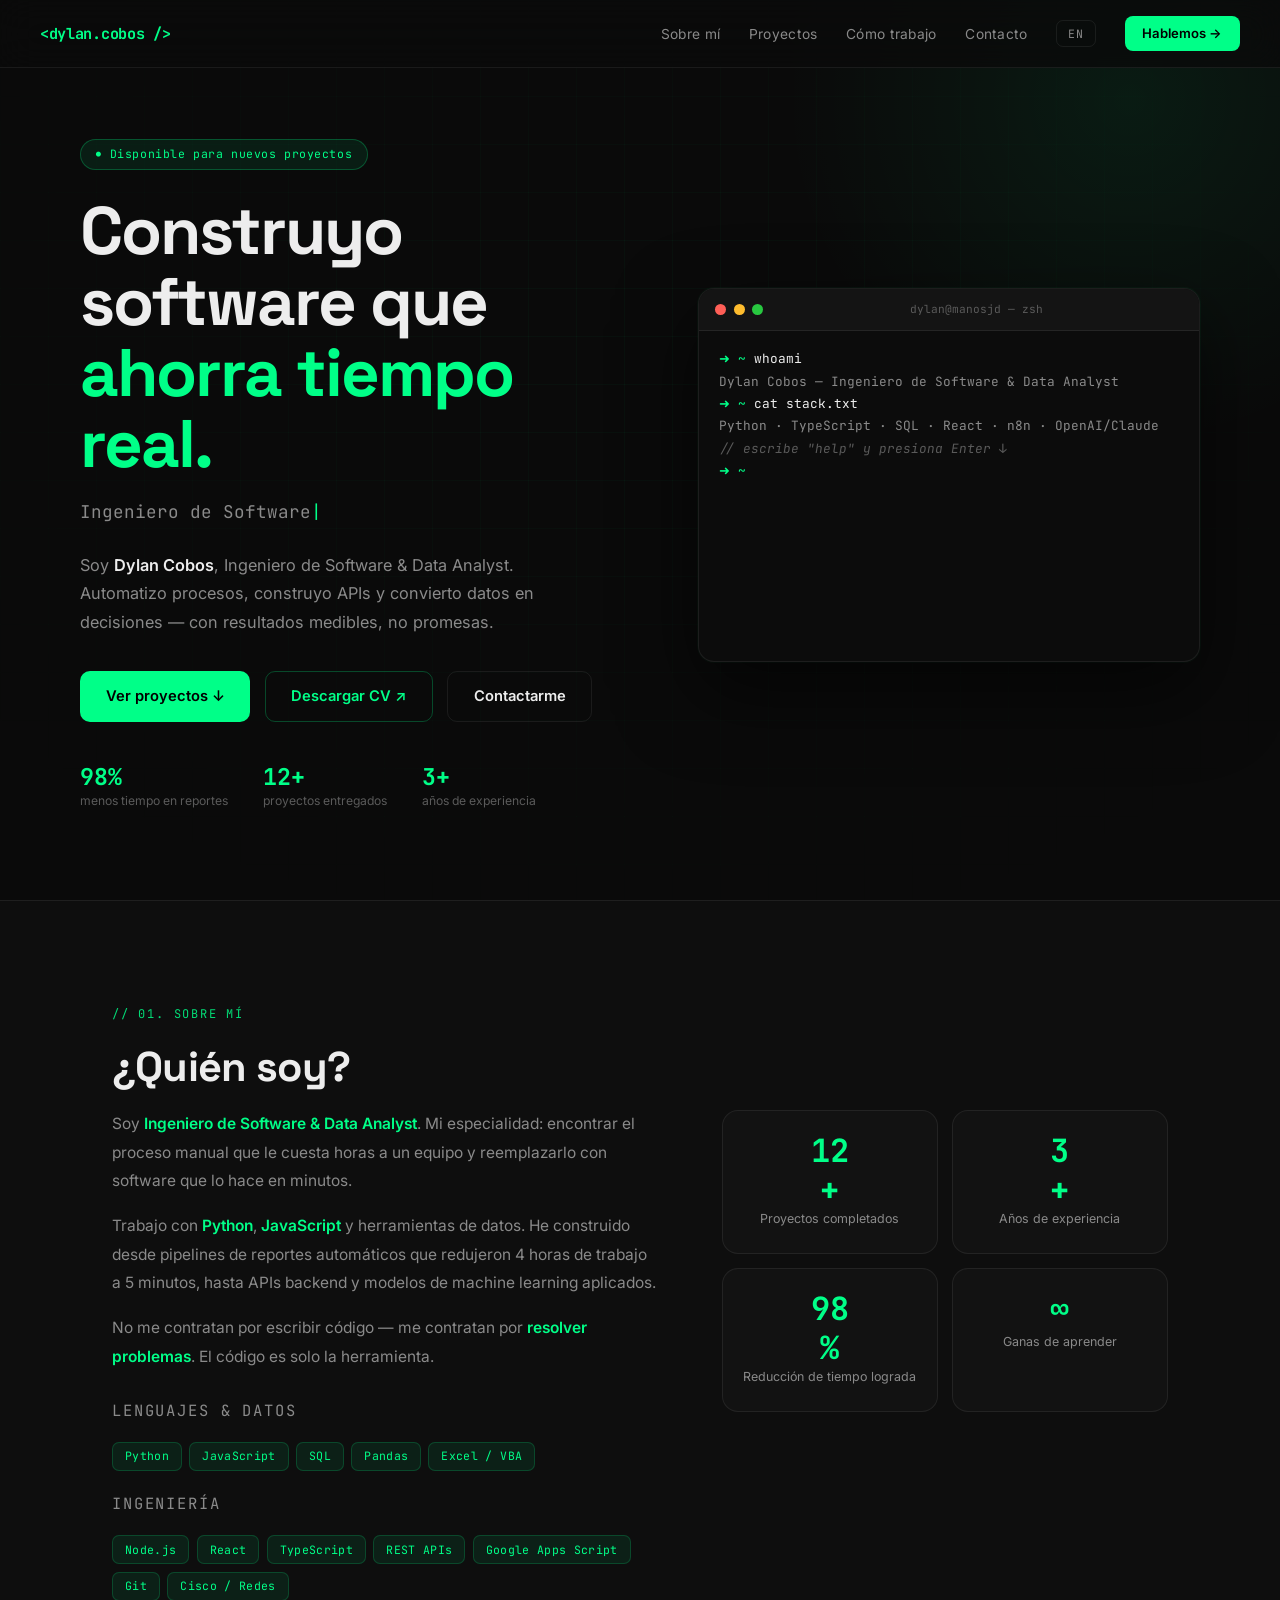
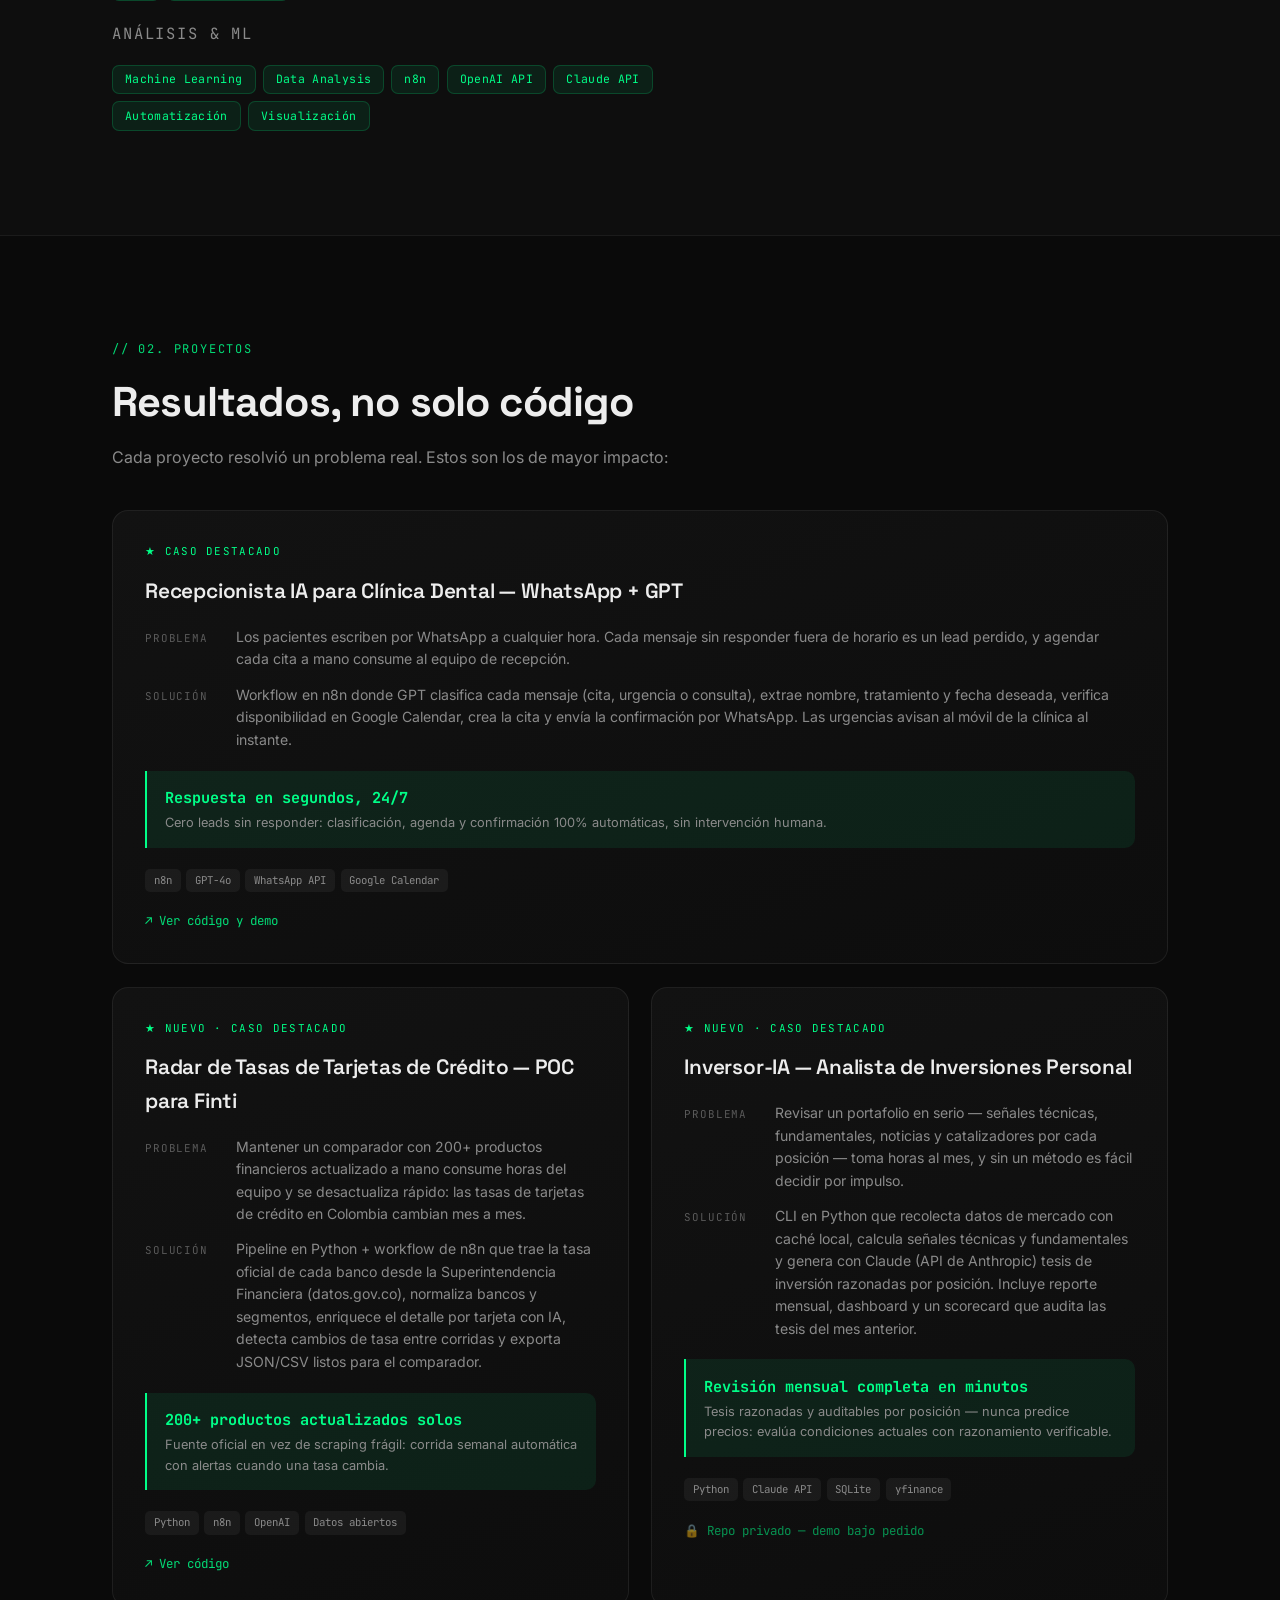
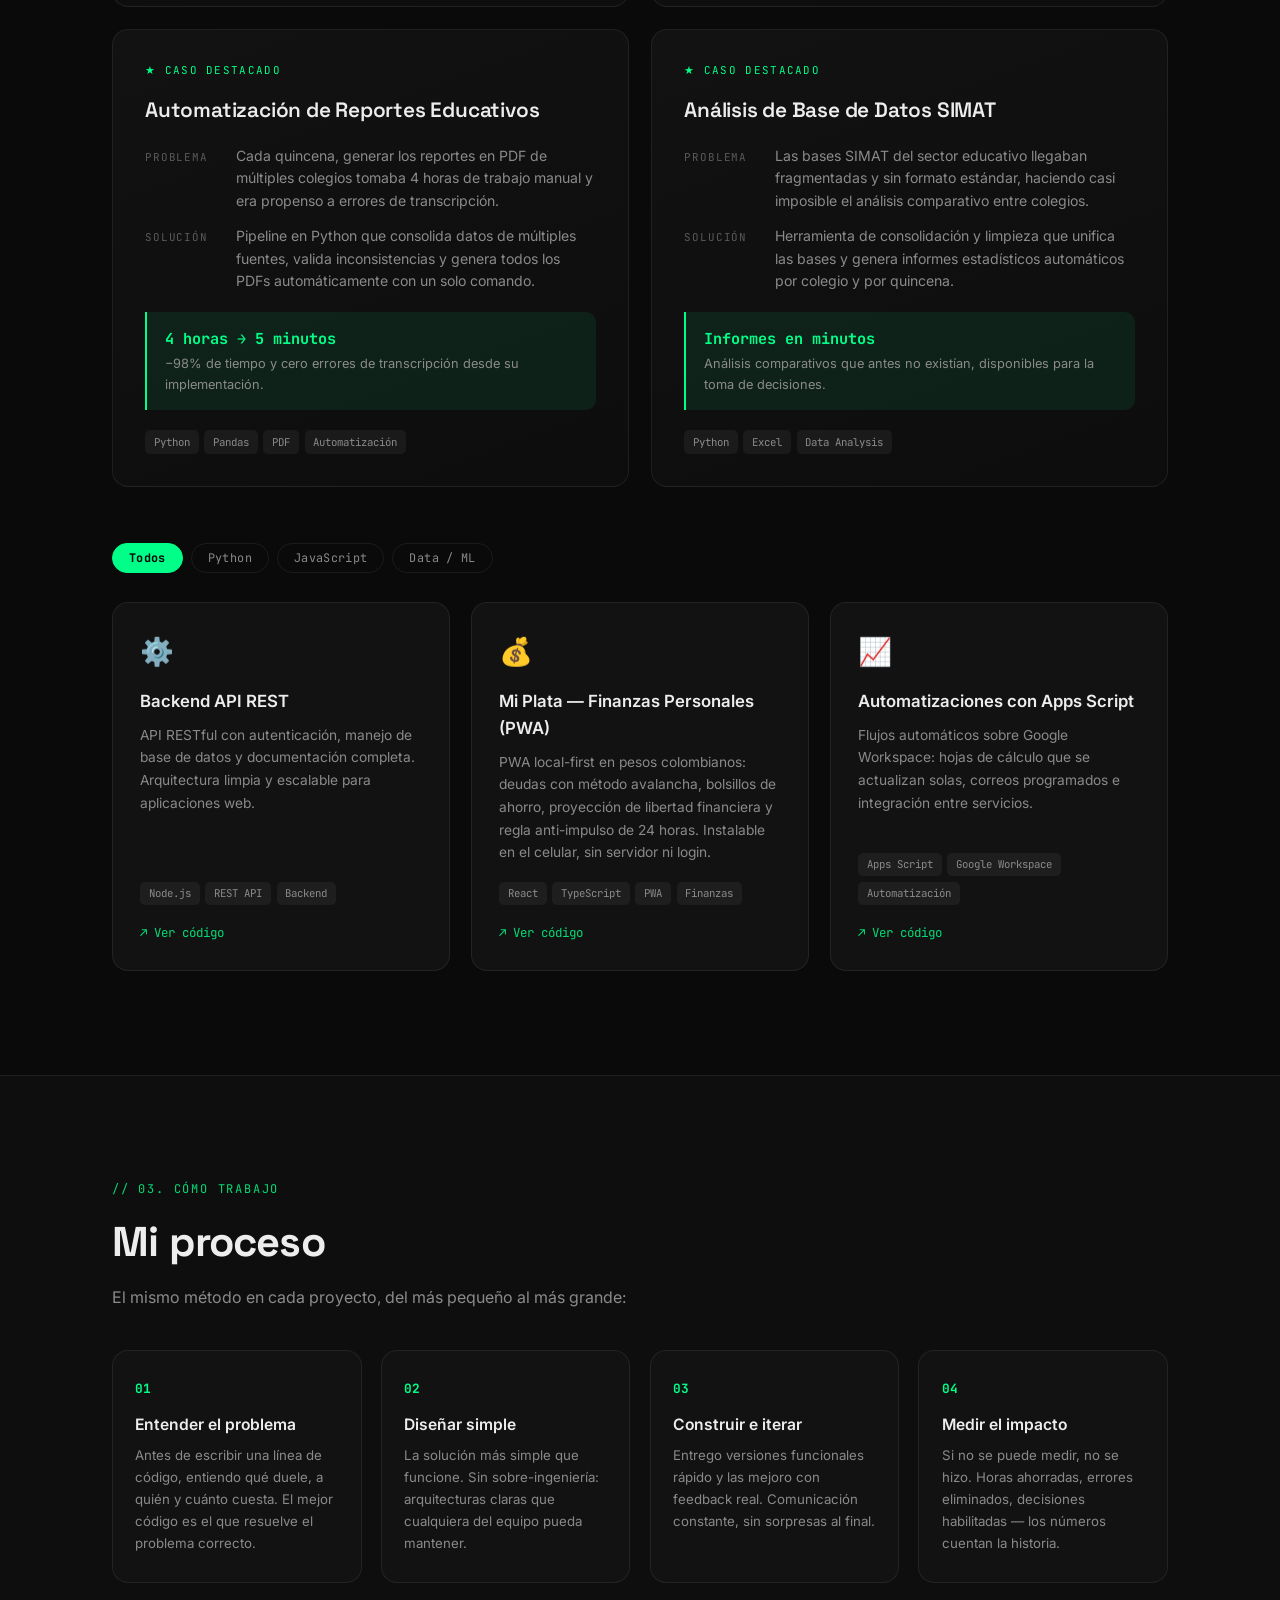
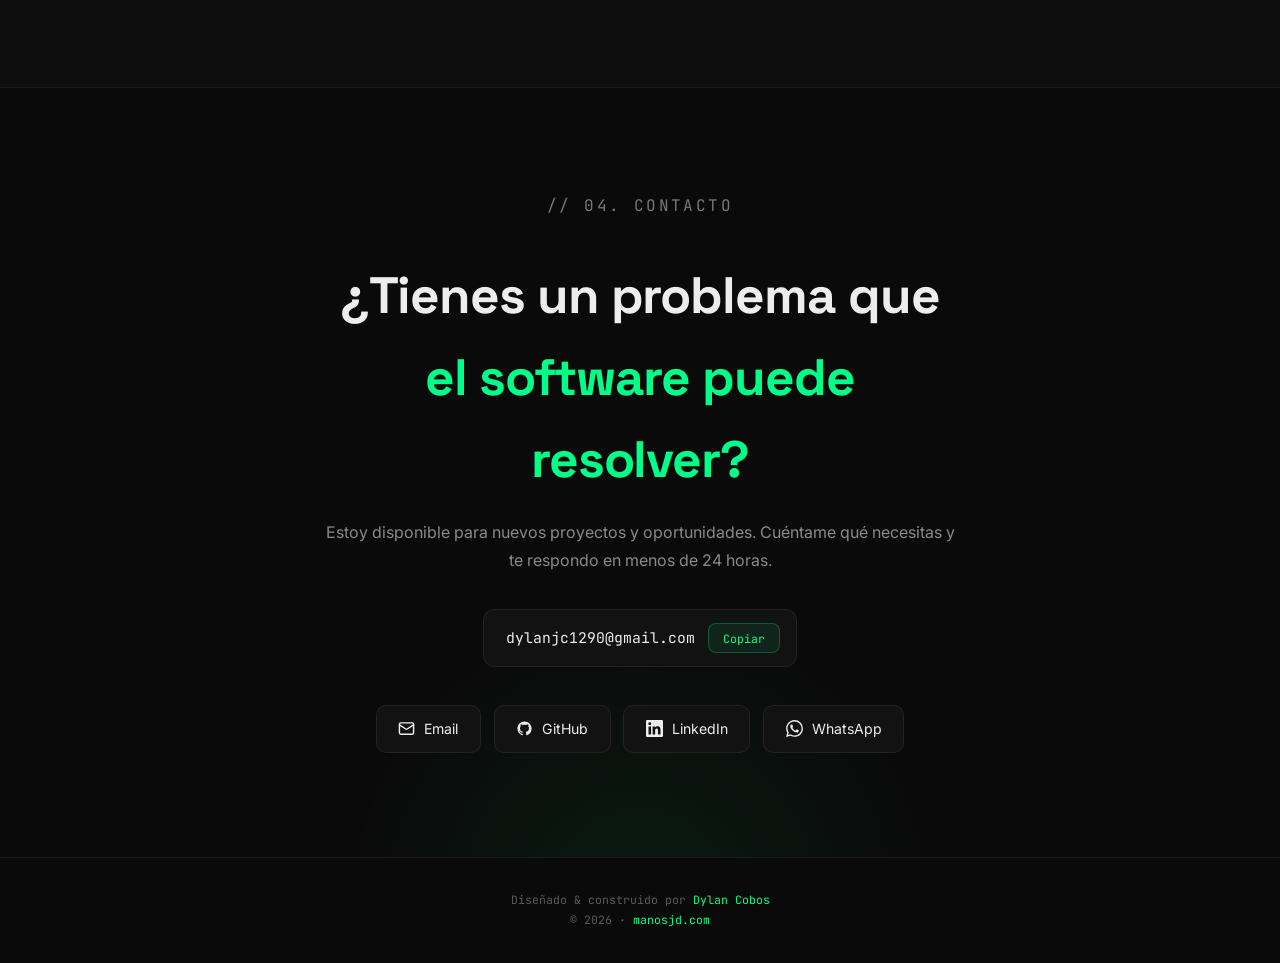
==== commit 9a771243: "Quitar proyectos de tesis ML, agente académico y redes del portafolio - Eliminadas las 3 tarjetas y " ====
--- a/index.html
+++ b/index.html
@@ -1038,7 +1038,6 @@
             <button class="filter-btn" data-filter="python">Python</button>
             <button class="filter-btn" data-filter="js">JavaScript</button>
             <button class="filter-btn" data-filter="data">Data / ML</button>
-            <button class="filter-btn" data-filter="infra" data-i18n="f_infra">Redes</button>
         </div>
 
         <div class="projects-grid">
@@ -1070,51 +1069,6 @@
                 </div>
                 <div class="card-links">
                     <a href="https://github.com/dylancobos/mi-plata" class="card-link" target="_blank" rel="noopener" data-i18n="link_code2">↗ Ver código</a>
-                </div>
-            </div>
-
-            <div class="card fade" data-cat="data python">
-                <span class="card-icon">🎓</span>
-                <h3 class="card-title" data-i18n="p_tesis_t">Proyecto de Tesis — ML aplicado</h3>
-                <p class="card-desc" data-i18n="p_tesis">
-                    Investigación y desarrollo como proyecto de grado: análisis de datos,
-                    modelado predictivo y soluciones de ingeniería aplicada.
-                </p>
-                <div class="card-tags">
-                    <span class="tag">Python</span><span class="tag">ML</span><span class="tag">Research</span>
-                </div>
-                <div class="card-links">
-                    <a href="https://github.com/dylancobos" class="card-link" target="_blank" rel="noopener" data-i18n="link_code3">↗ Ver código</a>
-                </div>
-            </div>
-
-            <div class="card fade" data-cat="data python">
-                <span class="card-icon">🤖</span>
-                <h3 class="card-title" data-i18n="p_agente_t">Agente Académico Inteligente</h3>
-                <p class="card-desc" data-i18n="p_agente">
-                    Agente basado en árboles de decisión para la gestión y consulta
-                    de información académica de forma automatizada.
-                </p>
-                <div class="card-tags">
-                    <span class="tag">Python</span><span class="tag" data-i18n="tag_agents">Agentes</span><span class="tag" data-i18n="tag_trees">Árboles</span>
-                </div>
-                <div class="card-links">
-                    <a href="https://github.com/dylancobos" class="card-link" target="_blank" rel="noopener" data-i18n="link_code4">↗ Ver código</a>
-                </div>
-            </div>
-
-            <div class="card fade" data-cat="infra">
-                <span class="card-icon">📡</span>
-                <h3 class="card-title" data-i18n="p_redes_t">Redes & Infraestructura</h3>
-                <p class="card-desc" data-i18n="p_redes">
-                    Diseño y simulación de topologías de red con Cisco Packet Tracer: routers,
-                    switches y protocolos de enrutamiento para entornos empresariales.
-                </p>
-                <div class="card-tags">
-                    <span class="tag">Cisco</span><span class="tag" data-i18n="tag_redes">Redes</span><span class="tag" data-i18n="tag_infra">Infraestructura</span>
-                </div>
-                <div class="card-links">
-                    <a href="https://github.com/dylancobos" class="card-link" target="_blank" rel="noopener" data-i18n="link_proj">↗ Ver proyecto</a>
                 </div>
             </div>
 
@@ -1281,21 +1235,13 @@
         link_case4: "🔒 Repo privado — demo bajo pedido",
         tag_opendata: "Datos abiertos",
         tag_auto: "Automatización", tag_auto2: "Automatización", tag_fin: "Finanzas",
-        tag_agents: "Agentes", tag_trees: "Árboles", tag_redes: "Redes", tag_infra: "Infraestructura",
-        f_all: "Todos", f_infra: "Redes",
+        f_all: "Todos",
         p_api: "API RESTful con autenticación, manejo de base de datos y documentación completa. Arquitectura limpia y escalable para aplicaciones web.",
         p_fin_t: "Mi Plata — Finanzas Personales (PWA)",
         p_fin: "PWA local-first en pesos colombianos: deudas con método avalancha, bolsillos de ahorro, proyección de libertad financiera y regla anti-impulso de 24 horas. Instalable en el celular, sin servidor ni login.",
-        p_tesis_t: "Proyecto de Tesis — ML aplicado",
-        p_tesis: "Investigación y desarrollo como proyecto de grado: análisis de datos, modelado predictivo y soluciones de ingeniería aplicada.",
-        p_agente_t: "Agente Académico Inteligente",
-        p_agente: "Agente basado en árboles de decisión para la gestión y consulta de información académica de forma automatizada.",
-        p_redes_t: "Redes & Infraestructura",
-        p_redes: "Diseño y simulación de topologías de red con Cisco Packet Tracer: routers, switches y protocolos de enrutamiento para entornos empresariales.",
         p_apps_t: "Automatizaciones con Apps Script",
         p_apps: "Flujos automáticos sobre Google Workspace: hojas de cálculo que se actualizan solas, correos programados e integración entre servicios.",
-        link_code: "↗ Ver código", link_code2: "↗ Ver código", link_code3: "↗ Ver código",
-        link_code4: "↗ Ver código", link_code5: "↗ Ver código", link_proj: "↗ Ver proyecto",
+        link_code: "↗ Ver código", link_code2: "↗ Ver código", link_code5: "↗ Ver código",
         proc_tag: "// 03. cómo trabajo", proc_title: "Mi proceso",
         proc_sub: "El mismo método en cada proyecto, del más pequeño al más grande:",
         step1_t: "Entender el problema",
@@ -1370,21 +1316,13 @@
         link_case4: "🔒 Private repo — demo on request",
         tag_opendata: "Open data",
         tag_auto: "Automation", tag_auto2: "Automation", tag_fin: "Finance",
-        tag_agents: "Agents", tag_trees: "Trees", tag_redes: "Networking", tag_infra: "Infrastructure",
-        f_all: "All", f_infra: "Networking",
+        f_all: "All",
         p_api: "RESTful API with authentication, database management and complete documentation. Clean, scalable architecture for web applications.",
         p_fin_t: "Mi Plata — Personal Finance PWA",
         p_fin: "Local-first PWA in Colombian pesos: avalanche-method debt payoff, savings pockets, debt-freedom projection and a 24-hour anti-impulse rule. Installable on your phone, no server or login.",
-        p_tesis_t: "Thesis Project — Applied ML",
-        p_tesis: "Research and development as a degree project: data analysis, predictive modeling and applied engineering solutions.",
-        p_agente_t: "Academic Intelligent Agent",
-        p_agente: "Decision-tree-based agent for automated management and querying of academic information.",
-        p_redes_t: "Networking & Infrastructure",
-        p_redes: "Design and simulation of network topologies with Cisco Packet Tracer: routers, switches and routing protocols for enterprise environments.",
         p_apps_t: "Apps Script Automations",
         p_apps: "Automated flows on Google Workspace: self-updating spreadsheets, scheduled emails and cross-service integration.",
-        link_code: "↗ View code", link_code2: "↗ View code", link_code3: "↗ View code",
-        link_code4: "↗ View code", link_code5: "↗ View code", link_proj: "↗ View project",
+        link_code: "↗ View code", link_code2: "↗ View code", link_code5: "↗ View code",
         proc_tag: "// 03. how I work", proc_title: "My process",
         proc_sub: "Same method on every project, from the smallest to the largest:",
         step1_t: "Understand the problem",
@@ -1455,7 +1393,7 @@
 <span class="t-key">hire</span>      — 😏
 <span class="t-key">clear</span>     — limpiar pantalla`,
         about: "Ingeniero de Software & Data Analyst. Convierto procesos manuales en software que ahorra horas. Python, JavaScript y datos son mis herramientas; resolver problemas es mi trabajo.",
-        projects: "→ Recepcionista IA para clínica dental (n8n + GPT)\n→ Radar de tasas de TC — POC para Finti (Python + n8n + IA)\n→ Inversor-IA: tesis de inversión con Claude\n→ Mi Plata: PWA de finanzas personales (React)\n→ Automatización de reportes (4h → 5min)\n→ Análisis de bases SIMAT\n→ Backend API REST (Node.js)\n→ ML aplicado (tesis)\n\nScroll abajo para ver los detalles ↓",
+        projects: "→ Recepcionista IA para clínica dental (n8n + GPT)\n→ Radar de tasas de TC — POC para Finti (Python + n8n + IA)\n→ Inversor-IA: tesis de inversión con Claude\n→ Mi Plata: PWA de finanzas personales (React)\n→ Automatización de reportes (4h → 5min)\n→ Análisis de bases SIMAT\n→ Backend API REST (Node.js)\n\nScroll abajo para ver los detalles ↓",
         stack: "Python · TypeScript/JavaScript · SQL · React · Node.js · n8n · Pandas · ML · OpenAI/Claude API · Excel/VBA",
         contact: "📧 dylanjc1290@gmail.com\n🐙 github.com/dylancobos\n💼 linkedin.com/in/dylancobos",
         hire: "Excelente decisión. 🚀\nEscríbeme a dylanjc1290@gmail.com y empecemos.",
@@ -1472,7 +1410,7 @@
 <span class="t-key">hire</span>      — 😏
 <span class="t-key">clear</span>     — clear screen`,
         about: "Software Engineer & Data Analyst. I turn manual processes into software that saves hours. Python, JavaScript and data are my tools; solving problems is my job.",
-        projects: "→ AI receptionist for a dental clinic (n8n + GPT)\n→ Credit-card rate radar — POC for Finti (Python + n8n + AI)\n→ Inversor-IA: investment theses with Claude\n→ Mi Plata: personal finance PWA (React)\n→ Report automation (4h → 5min)\n→ SIMAT database analysis\n→ Backend REST API (Node.js)\n→ Applied ML (thesis)\n\nScroll down for the details ↓",
+        projects: "→ AI receptionist for a dental clinic (n8n + GPT)\n→ Credit-card rate radar — POC for Finti (Python + n8n + AI)\n→ Inversor-IA: investment theses with Claude\n→ Mi Plata: personal finance PWA (React)\n→ Report automation (4h → 5min)\n→ SIMAT database analysis\n→ Backend REST API (Node.js)\n\nScroll down for the details ↓",
         stack: "Python · TypeScript/JavaScript · SQL · React · Node.js · n8n · Pandas · ML · OpenAI/Claude API · Excel/VBA",
         contact: "📧 dylanjc1290@gmail.com\n🐙 github.com/dylancobos\n💼 linkedin.com/in/dylancobos",
         hire: "Excellent decision. 🚀\nEmail me at dylanjc1290@gmail.com and let's get started.",
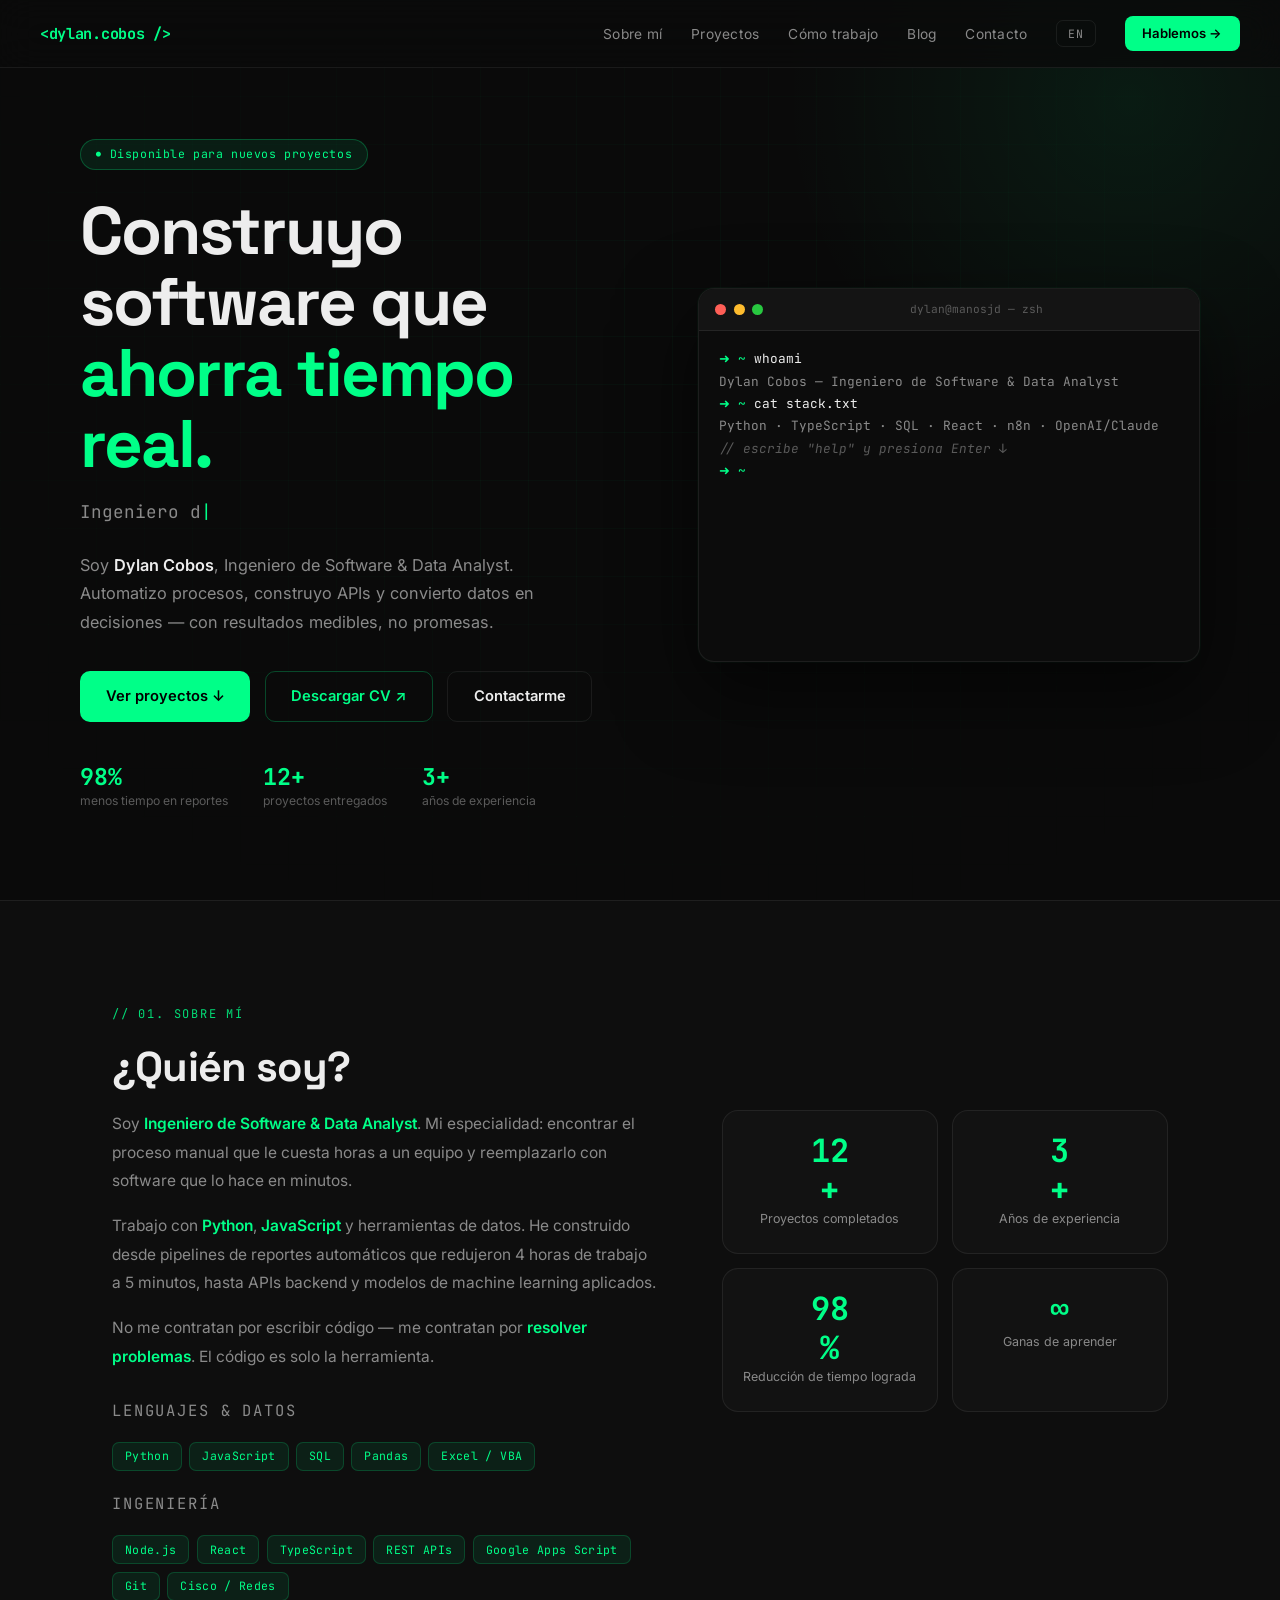
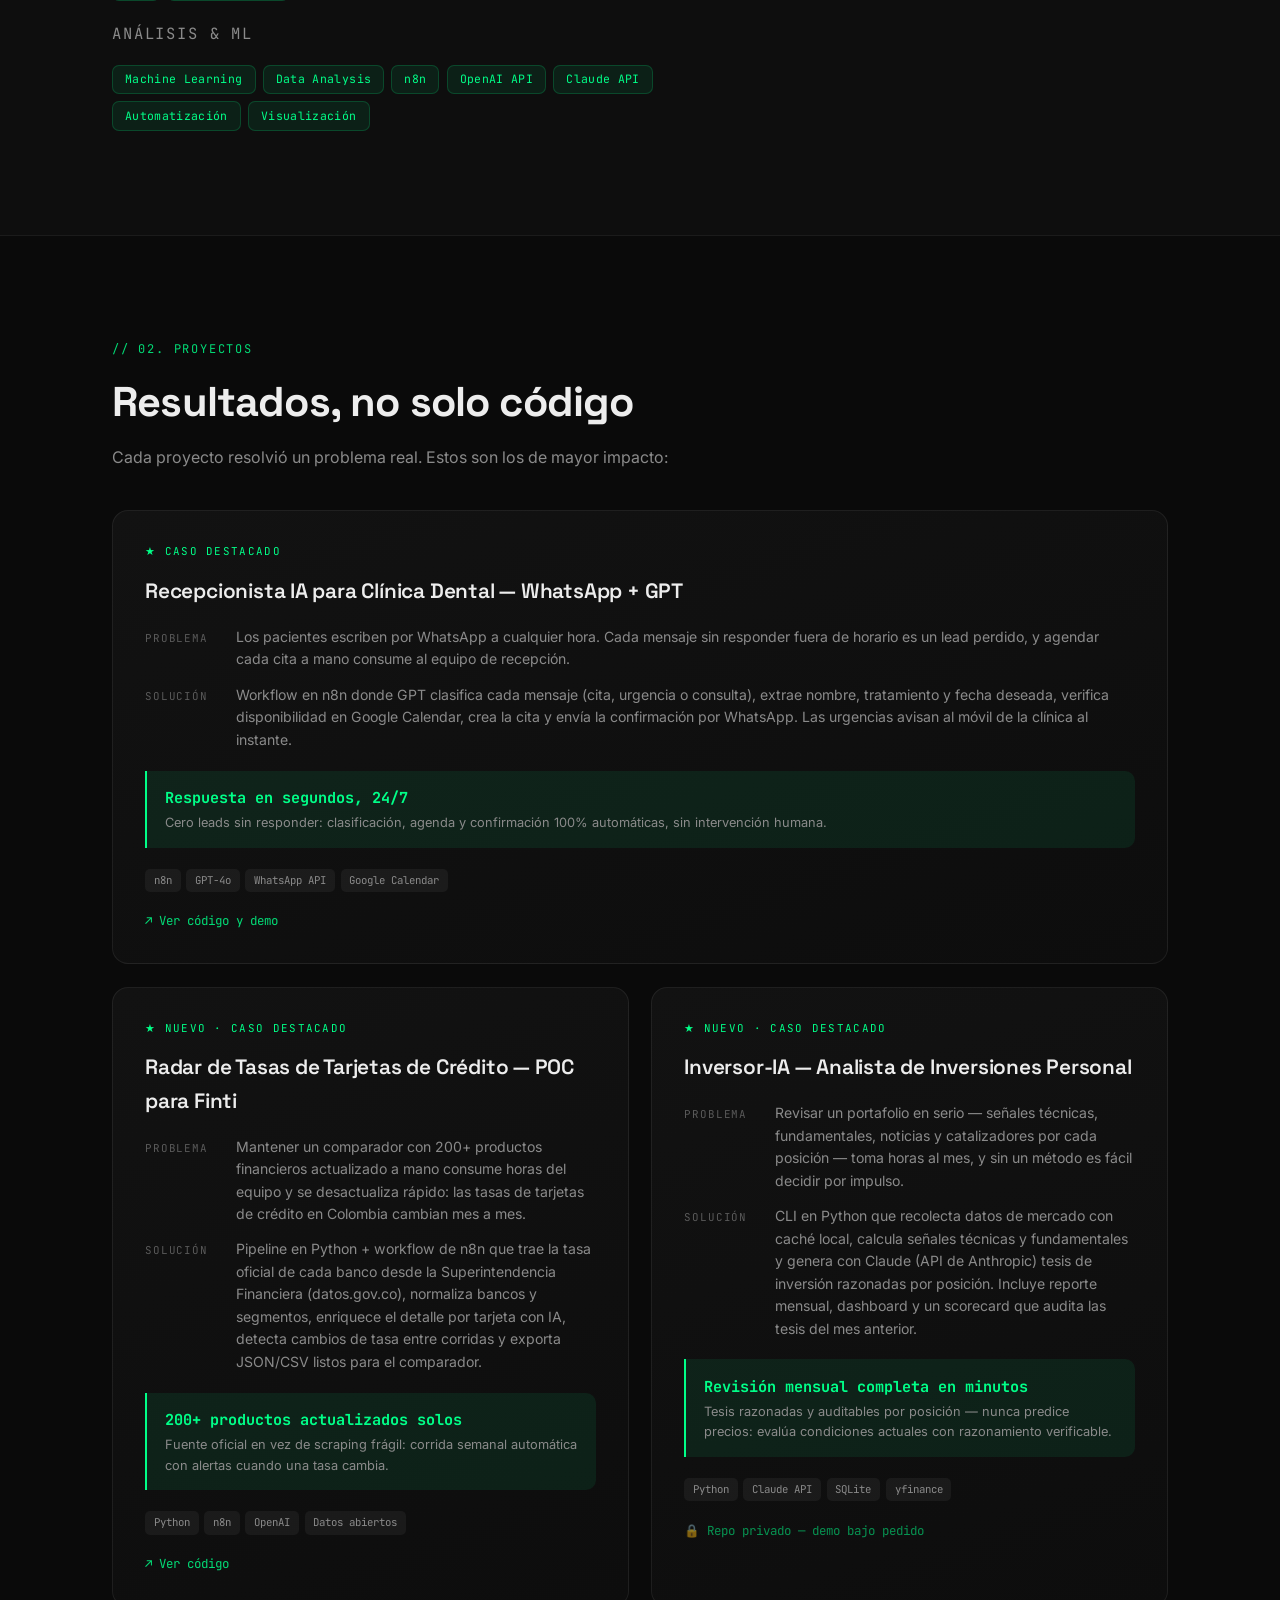
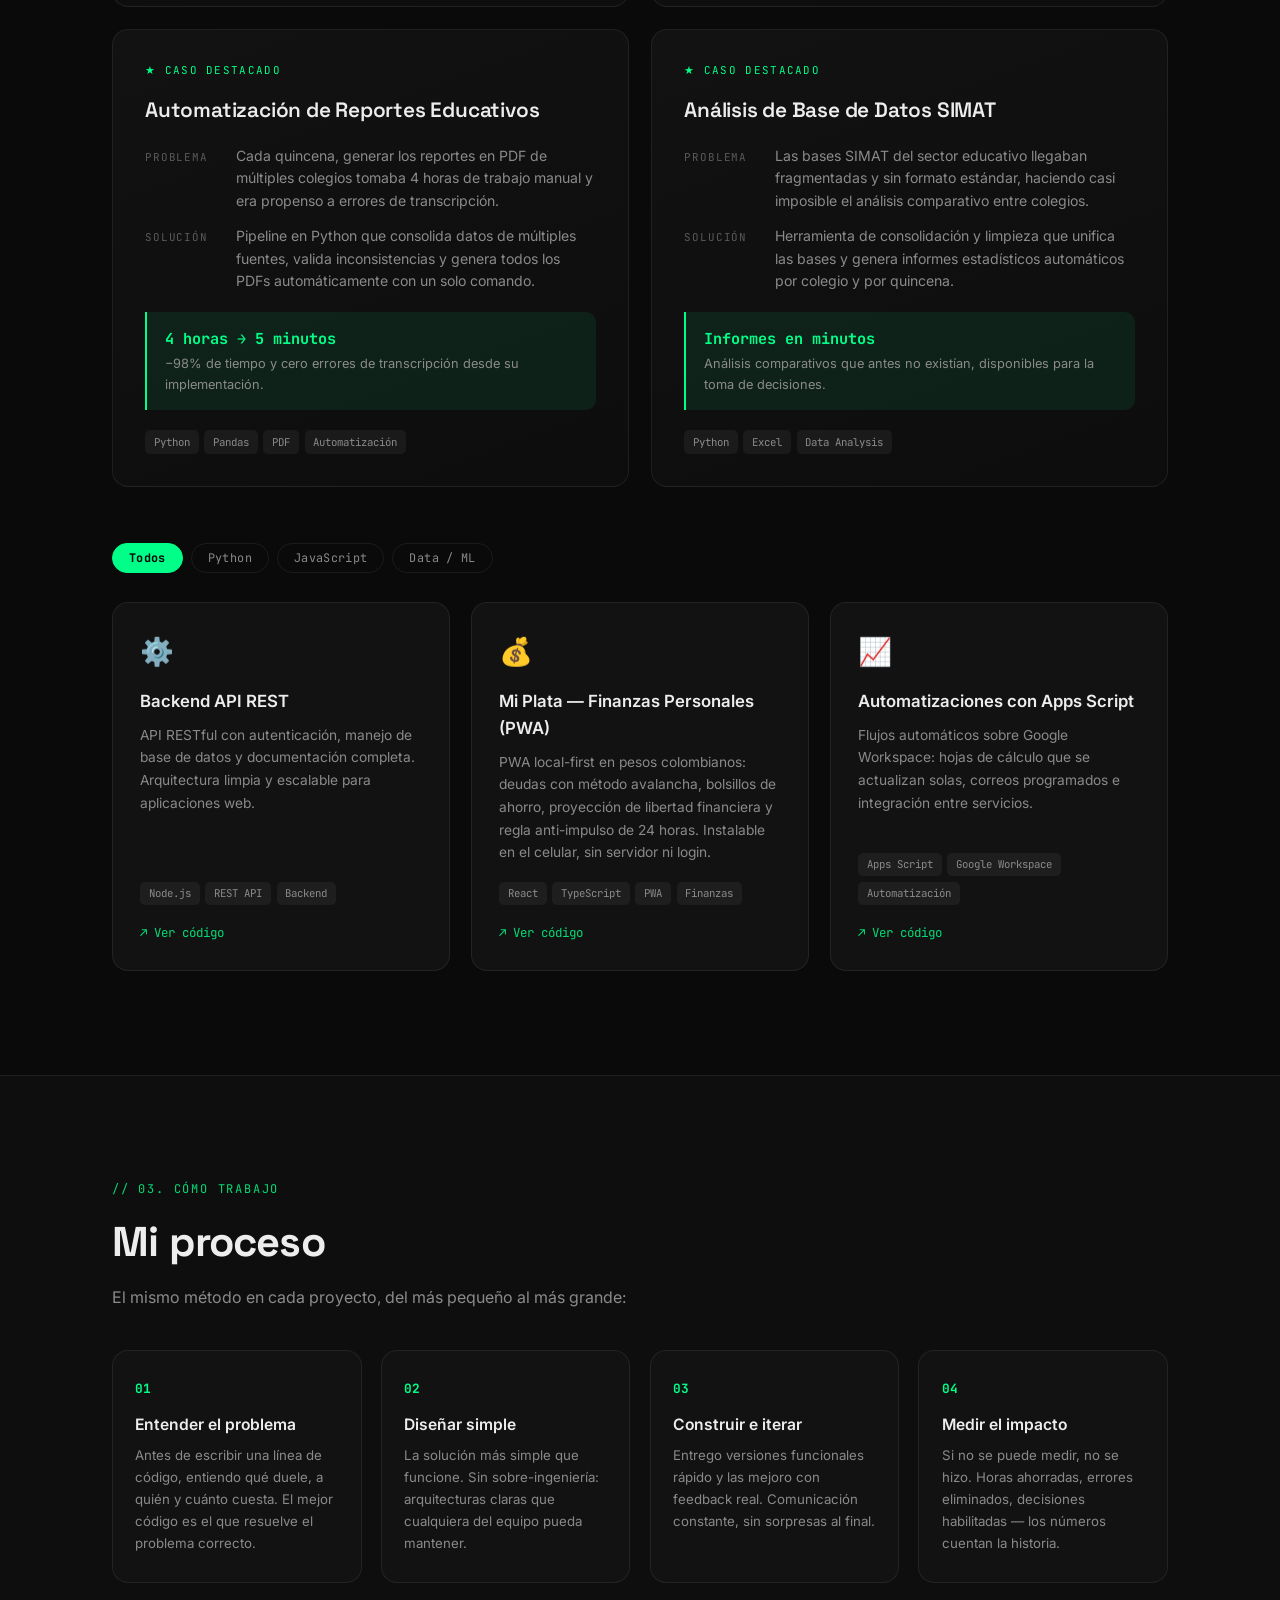
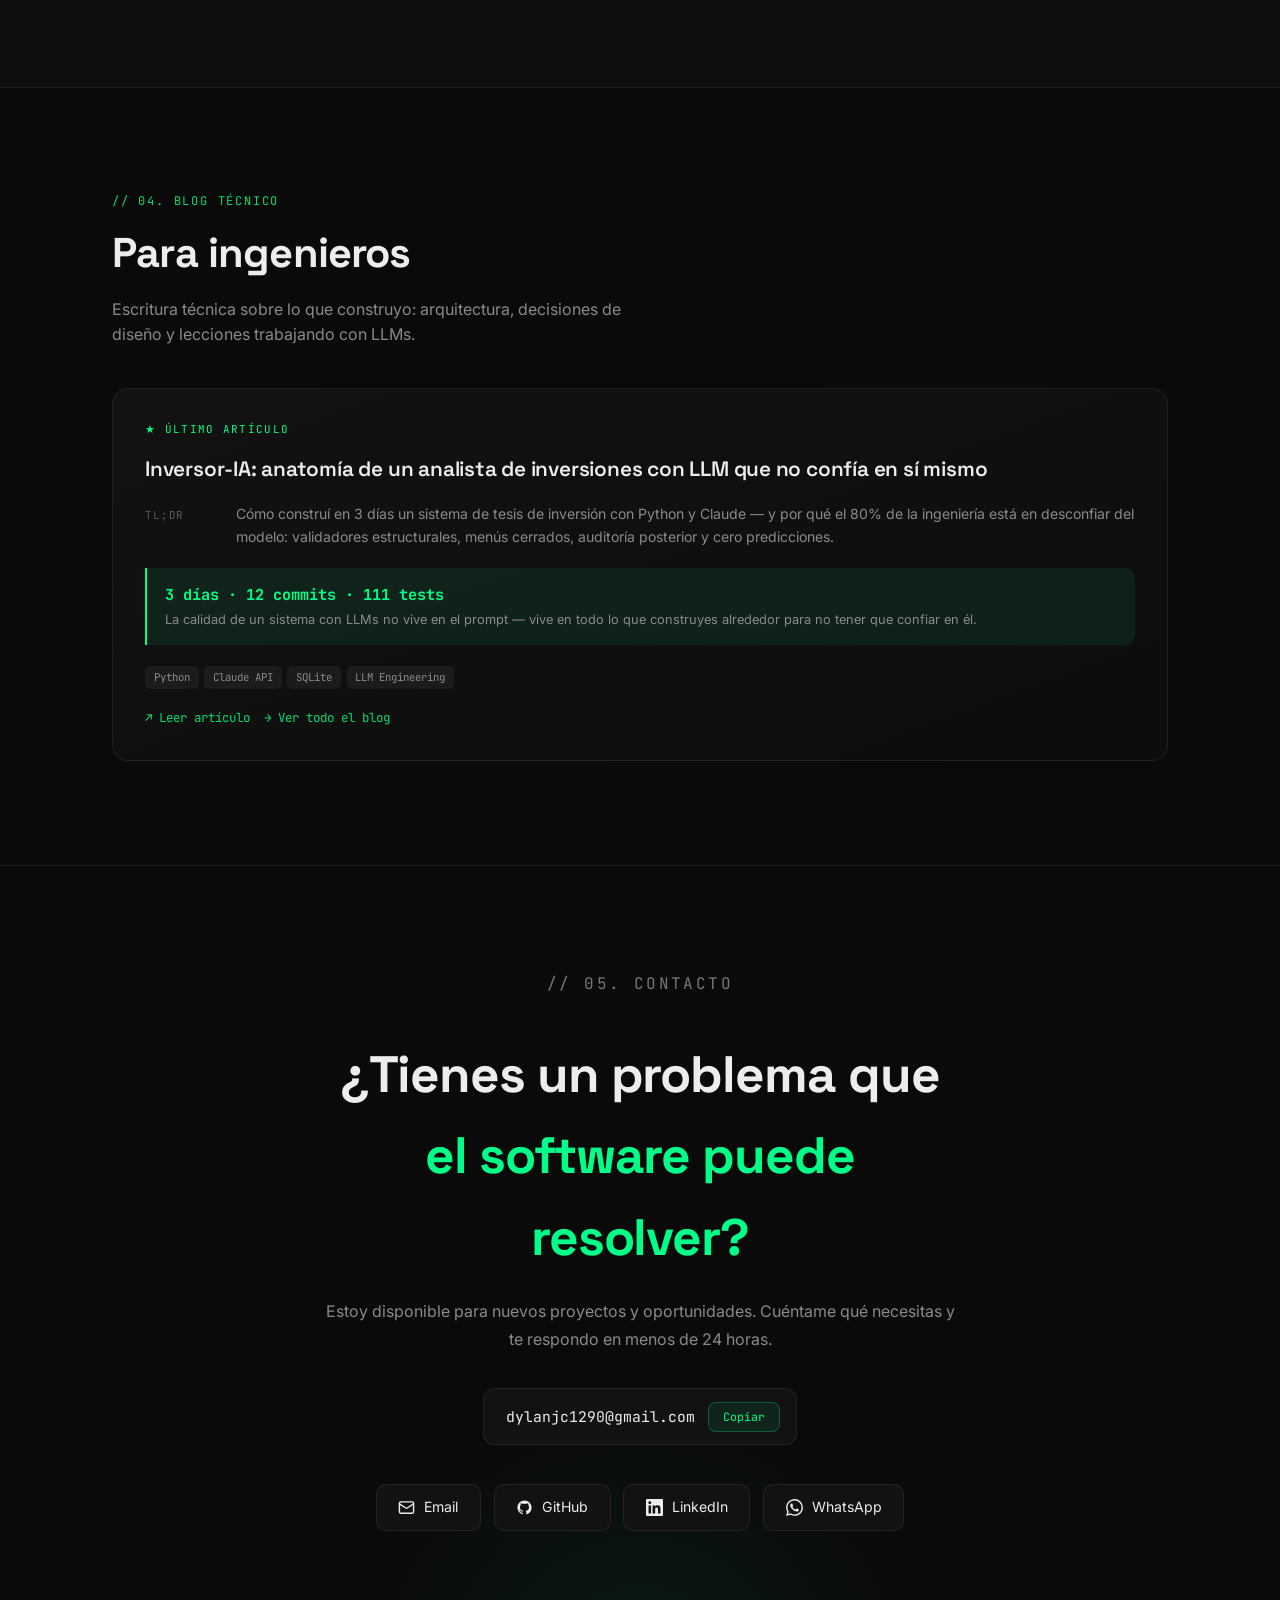
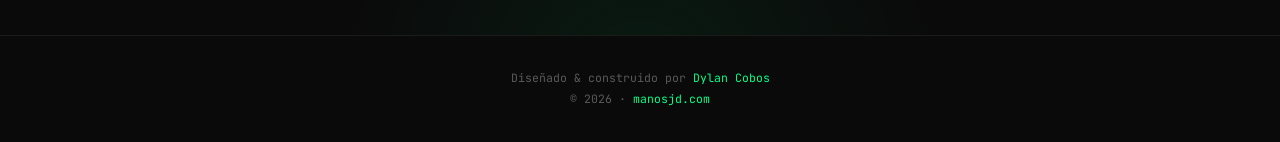
==== commit ce7c51e4: "Añadir blog técnico para ingenieros con primer artículo: Inversor-IA - Nueva sección /blog/ con índi" ====
--- a/index.html
+++ b/index.html
@@ -746,6 +746,7 @@
             <li><a href="#about" data-i18n="nav_about">Sobre mí</a></li>
             <li><a href="#projects" data-i18n="nav_projects">Proyectos</a></li>
             <li><a href="#process" data-i18n="nav_process">Cómo trabajo</a></li>
+            <li><a href="#blog" data-i18n="nav_blog">Blog</a></li>
             <li><a href="#contact" data-i18n="nav_contact">Contacto</a></li>
         </ul>
         <button class="lang-toggle" id="langBtn" aria-label="Switch language">EN</button>
@@ -760,6 +761,7 @@
     <a href="#about" onclick="closeMob()" data-i18n="nav_about">Sobre mí</a>
     <a href="#projects" onclick="closeMob()" data-i18n="nav_projects">Proyectos</a>
     <a href="#process" onclick="closeMob()" data-i18n="nav_process">Cómo trabajo</a>
+    <a href="#blog" onclick="closeMob()" data-i18n="nav_blog">Blog</a>
     <a href="#contact" onclick="closeMob()" data-i18n="nav_contact">Contacto</a>
 </div>
 
@@ -1121,12 +1123,44 @@
     </div>
 </section>
 
+<!-- ════════ BLOG ════════ -->
+<section id="blog" style="border-top:1px solid var(--border)">
+    <div class="section-wrap">
+        <p class="section-tag" data-i18n="blog_tag">// 04. blog técnico</p>
+        <h2 class="section-title" data-i18n="blog_title">Para ingenieros</h2>
+        <p class="section-sub" data-i18n="blog_sub">Escritura técnica sobre lo que construyo: arquitectura, decisiones de diseño y lecciones trabajando con LLMs.</p>
+
+        <article class="case case-wide fade">
+            <span class="case-label" data-i18n="blog_label">★ Último artículo</span>
+            <h3 class="case-title">Inversor-IA: anatomía de un analista de inversiones con LLM que no confía en sí mismo</h3>
+            <div class="case-row">
+                <span class="case-k">TL;DR</span>
+                <span class="case-v" data-i18n="blog_p1_d">Cómo construí en 3 días un sistema de tesis de inversión con Python y Claude — y por qué el 80% de la ingeniería está en desconfiar del modelo: validadores estructurales, menús cerrados, auditoría posterior y cero predicciones.</span>
+            </div>
+            <div class="case-impact">
+                <span>3 días · 12 commits · 111 tests</span>
+                <p data-i18n="blog_p1_i">La calidad de un sistema con LLMs no vive en el prompt — vive en todo lo que construyes alrededor para no tener que confiar en él.</p>
+            </div>
+            <div class="case-tags">
+                <span class="tag">Python</span>
+                <span class="tag">Claude API</span>
+                <span class="tag">SQLite</span>
+                <span class="tag">LLM Engineering</span>
+            </div>
+            <div class="card-links" style="margin-top:1.2rem">
+                <a href="blog/inversor-ia/" class="card-link" data-i18n="blog_read">↗ Leer artículo</a>
+                <a href="blog/" class="card-link" data-i18n="blog_all">→ Ver todo el blog</a>
+            </div>
+        </article>
+    </div>
+</section>
+
 <!-- ════════ CONTACT ════════ -->
 <section id="contact">
     <div class="contact-glow"></div>
     <div class="section-wrap">
         <div class="contact-inner">
-            <p class="section-tag" data-i18n="ct_tag">// 04. contacto</p>
+            <p class="section-tag" data-i18n="ct_tag">// 05. contacto</p>
             <h2 class="contact-title"><span data-i18n="ct_t1">¿Tienes un problema que</span> <em data-i18n="ct_t2">el software puede resolver?</em></h2>
             <p data-i18n="ct_p">
                 Estoy disponible para nuevos proyectos y oportunidades.
@@ -1180,7 +1214,7 @@
 const I18N = {
     es: {
         nav_about: "Sobre mí", nav_projects: "Proyectos", nav_process: "Cómo trabajo",
-        nav_contact: "Contacto", nav_cta: "Hablemos →",
+        nav_blog: "Blog", nav_contact: "Contacto", nav_cta: "Hablemos →",
         badge: "Disponible para nuevos proyectos",
         hero_h1a: "Construyo software que", hero_h1b: "ahorra tiempo real.",
         hero_desc: 'Soy <strong>Dylan Cobos</strong>, Ingeniero de Software & Data Analyst. Automatizo procesos, construyo APIs y convierto datos en decisiones — con resultados medibles, no promesas.',
@@ -1252,7 +1286,13 @@
         step3_d: "Entrego versiones funcionales rápido y las mejoro con feedback real. Comunicación constante, sin sorpresas al final.",
         step4_t: "Medir el impacto",
         step4_d: "Si no se puede medir, no se hizo. Horas ahorradas, errores eliminados, decisiones habilitadas — los números cuentan la historia.",
-        ct_tag: "// 04. contacto",
+        blog_tag: "// 04. blog técnico", blog_title: "Para ingenieros",
+        blog_sub: "Escritura técnica sobre lo que construyo: arquitectura, decisiones de diseño y lecciones trabajando con LLMs.",
+        blog_label: "★ Último artículo",
+        blog_p1_d: "Cómo construí en 3 días un sistema de tesis de inversión con Python y Claude — y por qué el 80% de la ingeniería está en desconfiar del modelo: validadores estructurales, menús cerrados, auditoría posterior y cero predicciones.",
+        blog_p1_i: "La calidad de un sistema con LLMs no vive en el prompt — vive en todo lo que construyes alrededor para no tener que confiar en él.",
+        blog_read: "↗ Leer artículo", blog_all: "→ Ver todo el blog",
+        ct_tag: "// 05. contacto",
         ct_t1: "¿Tienes un problema que", ct_t2: "el software puede resolver?",
         ct_p: "Estoy disponible para nuevos proyectos y oportunidades. Cuéntame qué necesitas y te respondo en menos de 24 horas.",
         ct_copy: "Copiar", ct_copied: "¡Copiado! ✓",
@@ -1261,7 +1301,7 @@
     },
     en: {
         nav_about: "About", nav_projects: "Projects", nav_process: "How I work",
-        nav_contact: "Contact", nav_cta: "Let's talk →",
+        nav_blog: "Blog", nav_contact: "Contact", nav_cta: "Let's talk →",
         badge: "Available for new projects",
         hero_h1a: "I build software that", hero_h1b: "saves real time.",
         hero_desc: "I'm <strong>Dylan Cobos</strong>, Software Engineer & Data Analyst. I automate processes, build APIs and turn data into decisions — with measurable results, not promises.",
@@ -1333,7 +1373,13 @@
         step3_d: "I ship working versions fast and improve them with real feedback. Constant communication, no end-of-project surprises.",
         step4_t: "Measure the impact",
         step4_d: "If it can't be measured, it didn't happen. Hours saved, errors eliminated, decisions enabled — the numbers tell the story.",
-        ct_tag: "// 04. contact",
+        blog_tag: "// 04. tech blog", blog_title: "For engineers",
+        blog_sub: "Technical writing about what I build: architecture, design decisions and lessons from working with LLMs.",
+        blog_label: "★ Latest article",
+        blog_p1_d: "How I built a reasoned investment-thesis system with Python and Claude in 3 days — and why 80% of the engineering is about not trusting the model: structural validators, closed menus, post-hoc auditing and zero predictions. (Article in Spanish.)",
+        blog_p1_i: "The quality of an LLM system doesn't live in the prompt — it lives in everything you build around it so you never have to trust it.",
+        blog_read: "↗ Read article", blog_all: "→ View all posts",
+        ct_tag: "// 05. contact",
         ct_t1: "Got a problem that", ct_t2: "software can solve?",
         ct_p: "I'm available for new projects and opportunities. Tell me what you need and I'll reply within 24 hours.",
         ct_copy: "Copy", ct_copied: "Copied! ✓",
@@ -1387,6 +1433,7 @@
         help: `<span class="t-key">help</span>      — este menú
 <span class="t-key">about</span>     — quién soy
 <span class="t-key">projects</span>  — lo que he construido
+<span class="t-key">blog</span>      — artículos técnicos
 <span class="t-key">stack</span>     — tecnologías que domino
 <span class="t-key">contact</span>   — cómo contactarme
 <span class="t-key">cv</span>        — descargar mi CV
@@ -1398,12 +1445,14 @@
         contact: "📧 dylanjc1290@gmail.com\n🐙 github.com/dylancobos\n💼 linkedin.com/in/dylancobos",
         hire: "Excelente decisión. 🚀\nEscríbeme a dylanjc1290@gmail.com y empecemos.",
         cv: "Descargando cv.pdf...",
+        blog: `📝 Blog técnico — para ingenieros:\n→ Inversor-IA: anatomía de un analista con LLM que no confía en sí mismo\n\n<a href="blog/" class="t-key" style="text-decoration:underline">Abrir /blog/ ↗</a>`,
         notfound: (c) => `zsh: command not found: ${c}\nPrueba con <span class="t-key">help</span>`,
     },
     en: {
         help: `<span class="t-key">help</span>      — this menu
 <span class="t-key">about</span>     — who I am
 <span class="t-key">projects</span>  — what I've built
+<span class="t-key">blog</span>      — technical articles
 <span class="t-key">stack</span>     — technologies I use
 <span class="t-key">contact</span>   — how to reach me
 <span class="t-key">cv</span>        — download my CV
@@ -1415,6 +1464,7 @@
         contact: "📧 dylanjc1290@gmail.com\n🐙 github.com/dylancobos\n💼 linkedin.com/in/dylancobos",
         hire: "Excellent decision. 🚀\nEmail me at dylanjc1290@gmail.com and let's get started.",
         cv: "Downloading cv.pdf...",
+        blog: `📝 Tech blog — for engineers:\n→ Inversor-IA: anatomy of an LLM investment analyst that doesn't trust itself\n\n<a href="blog/" class="t-key" style="text-decoration:underline">Open /blog/ ↗</a>`,
         notfound: (c) => `zsh: command not found: ${c}\nTry <span class="t-key">help</span>`,
     }
 };
@@ -1434,7 +1484,7 @@
     termPrint(`<span class="t-prompt">➜ ~</span> <span class="t-cmd">${raw.replace(/</g,"&lt;")}</span>`, "");
     const cmd = raw.toLowerCase();
     const dict = CMDS[lang];
-    const aliases = { sobre: "about", proyectos: "projects", contacto: "contact", ayuda: "help", whoami: "about" };
+    const aliases = { sobre: "about", proyectos: "projects", contacto: "contact", ayuda: "help", whoami: "about", articulos: "blog", "artículos": "blog" };
     const key = aliases[cmd] || cmd;
     if (key === "clear") {
         termBody.querySelectorAll(".term-line").forEach(l => l.remove());
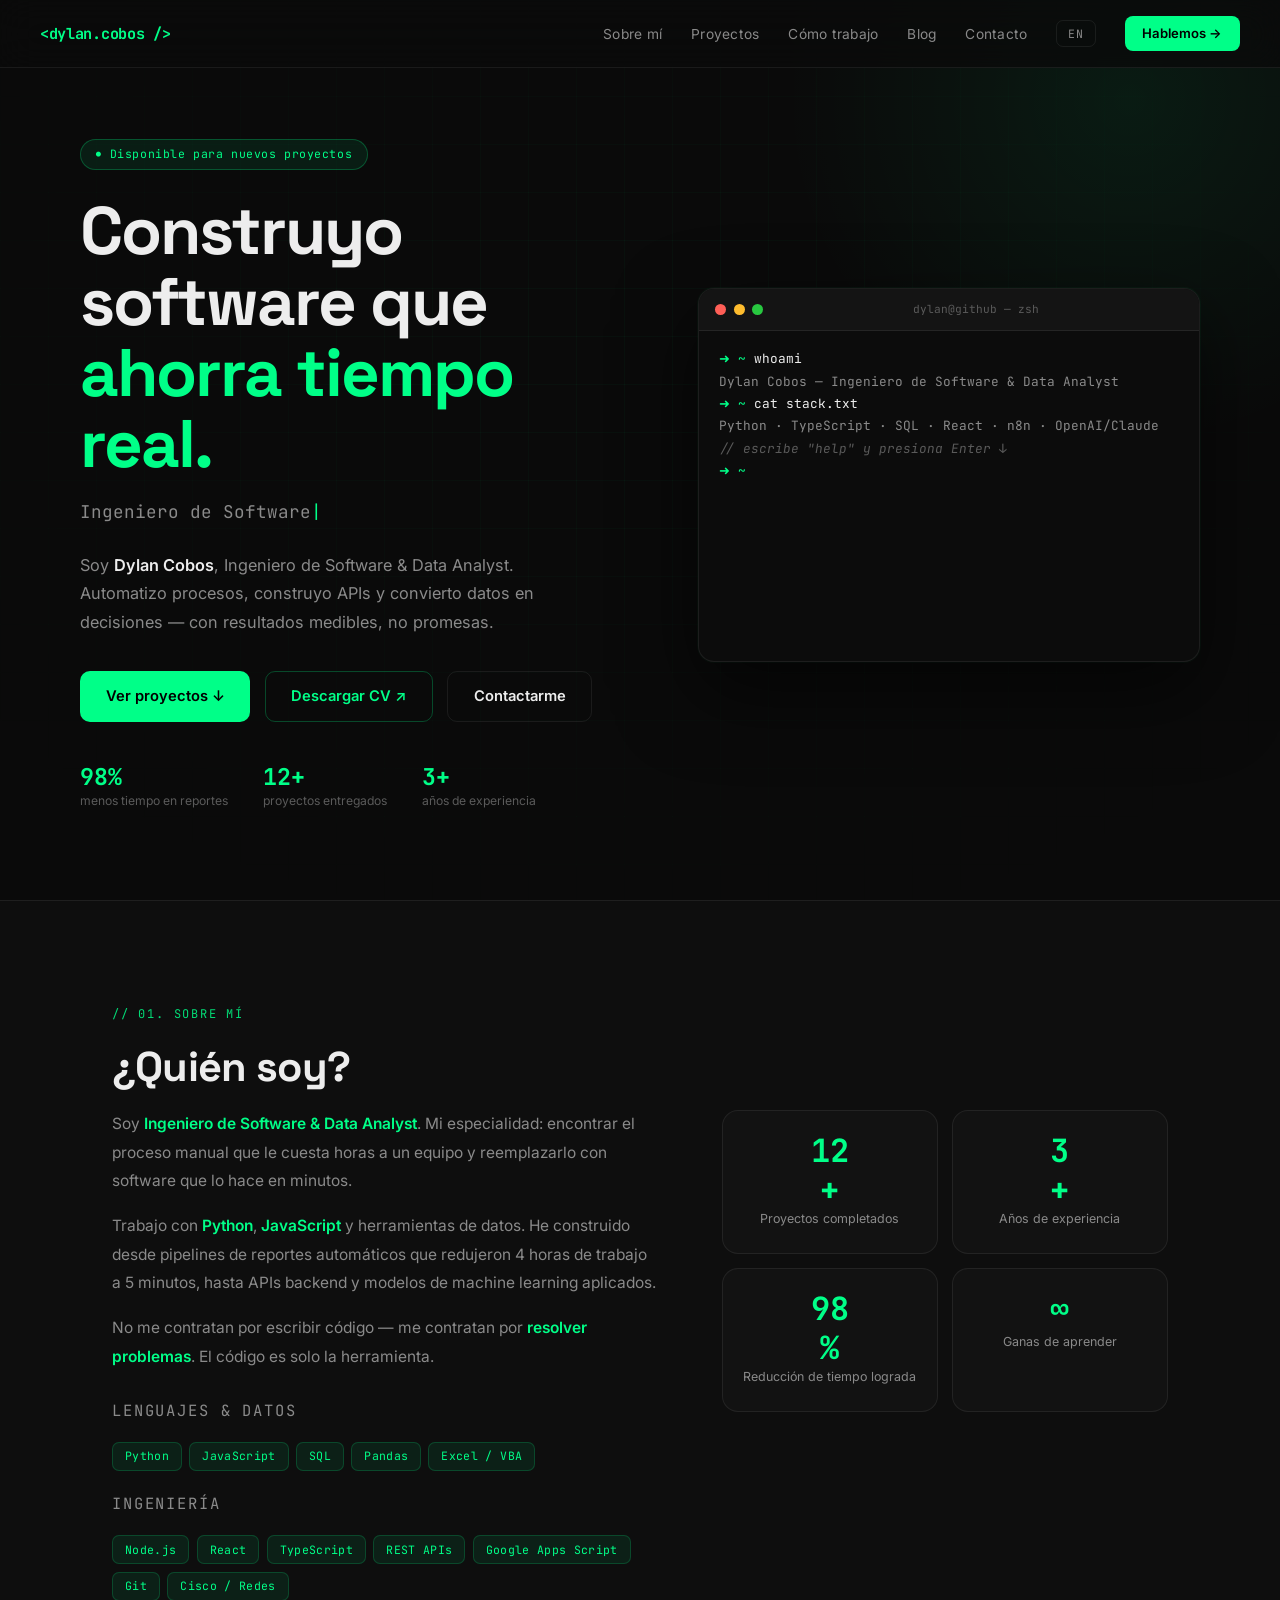
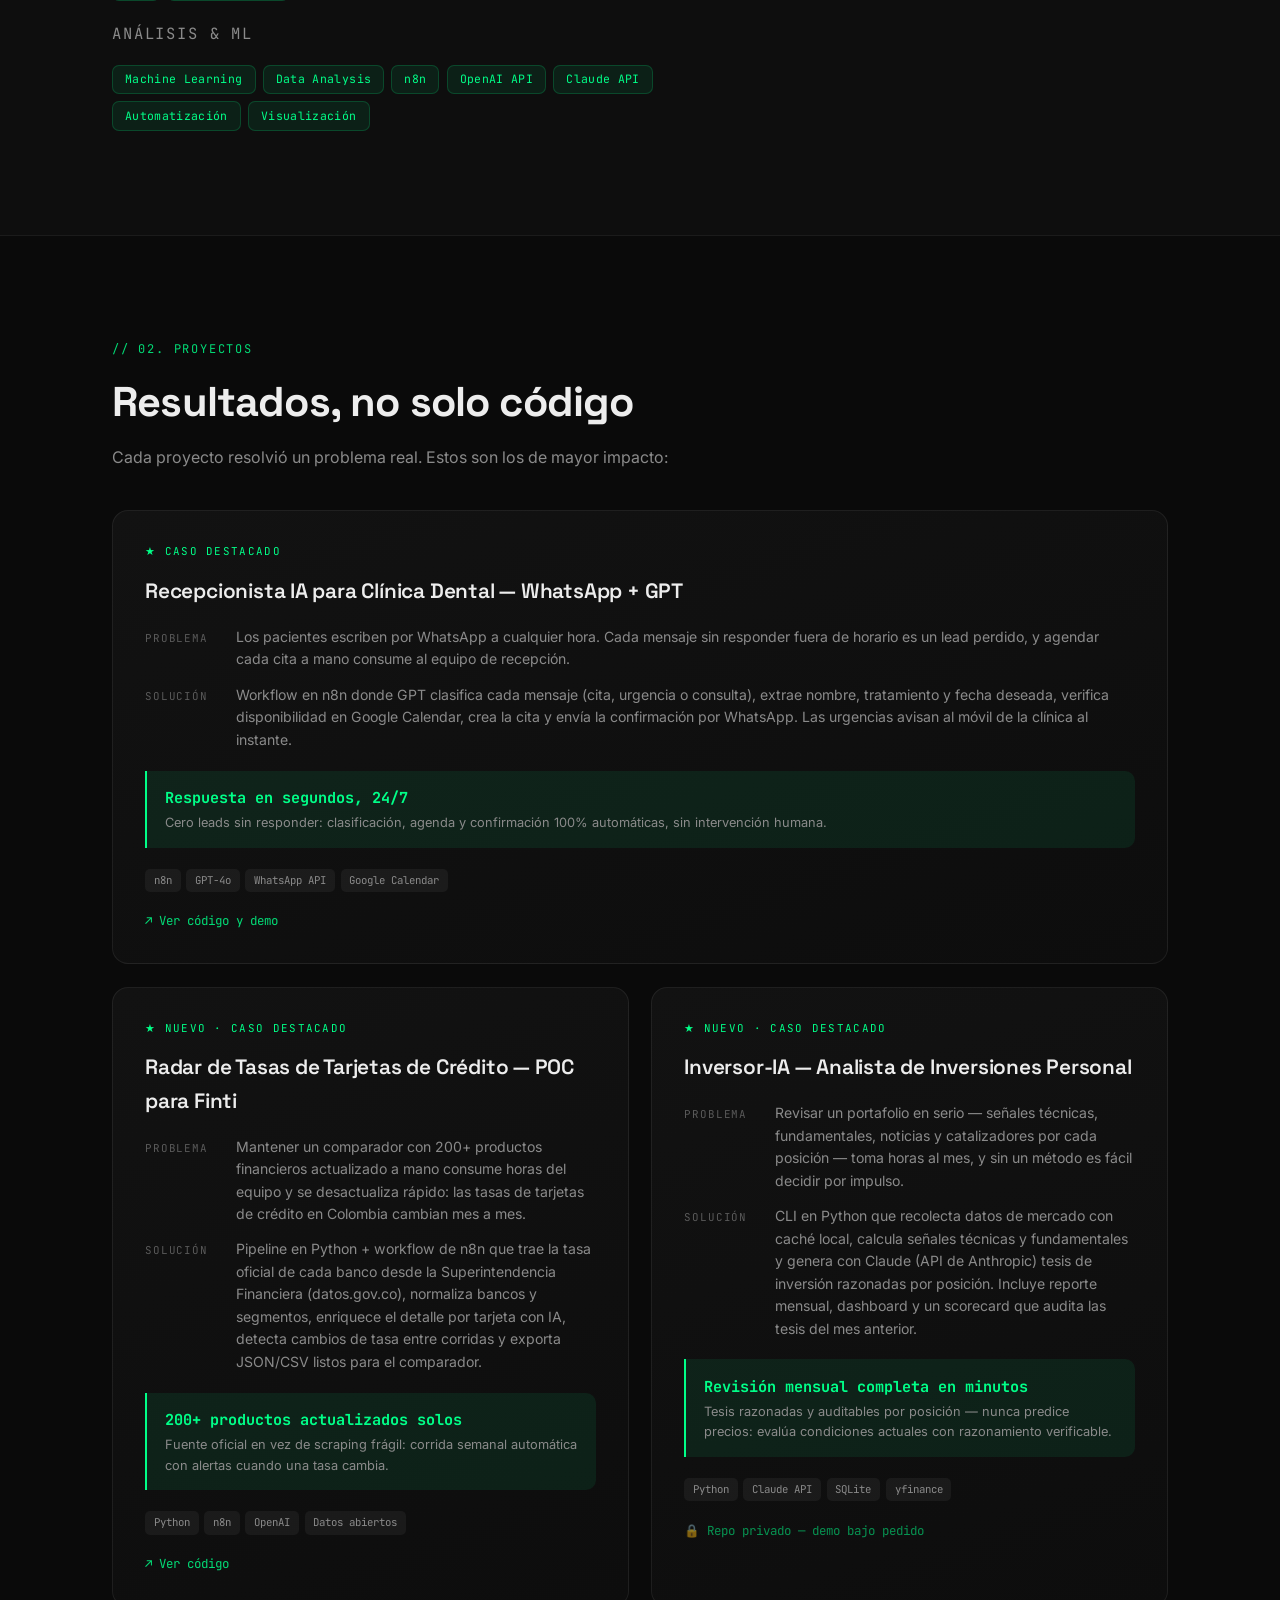
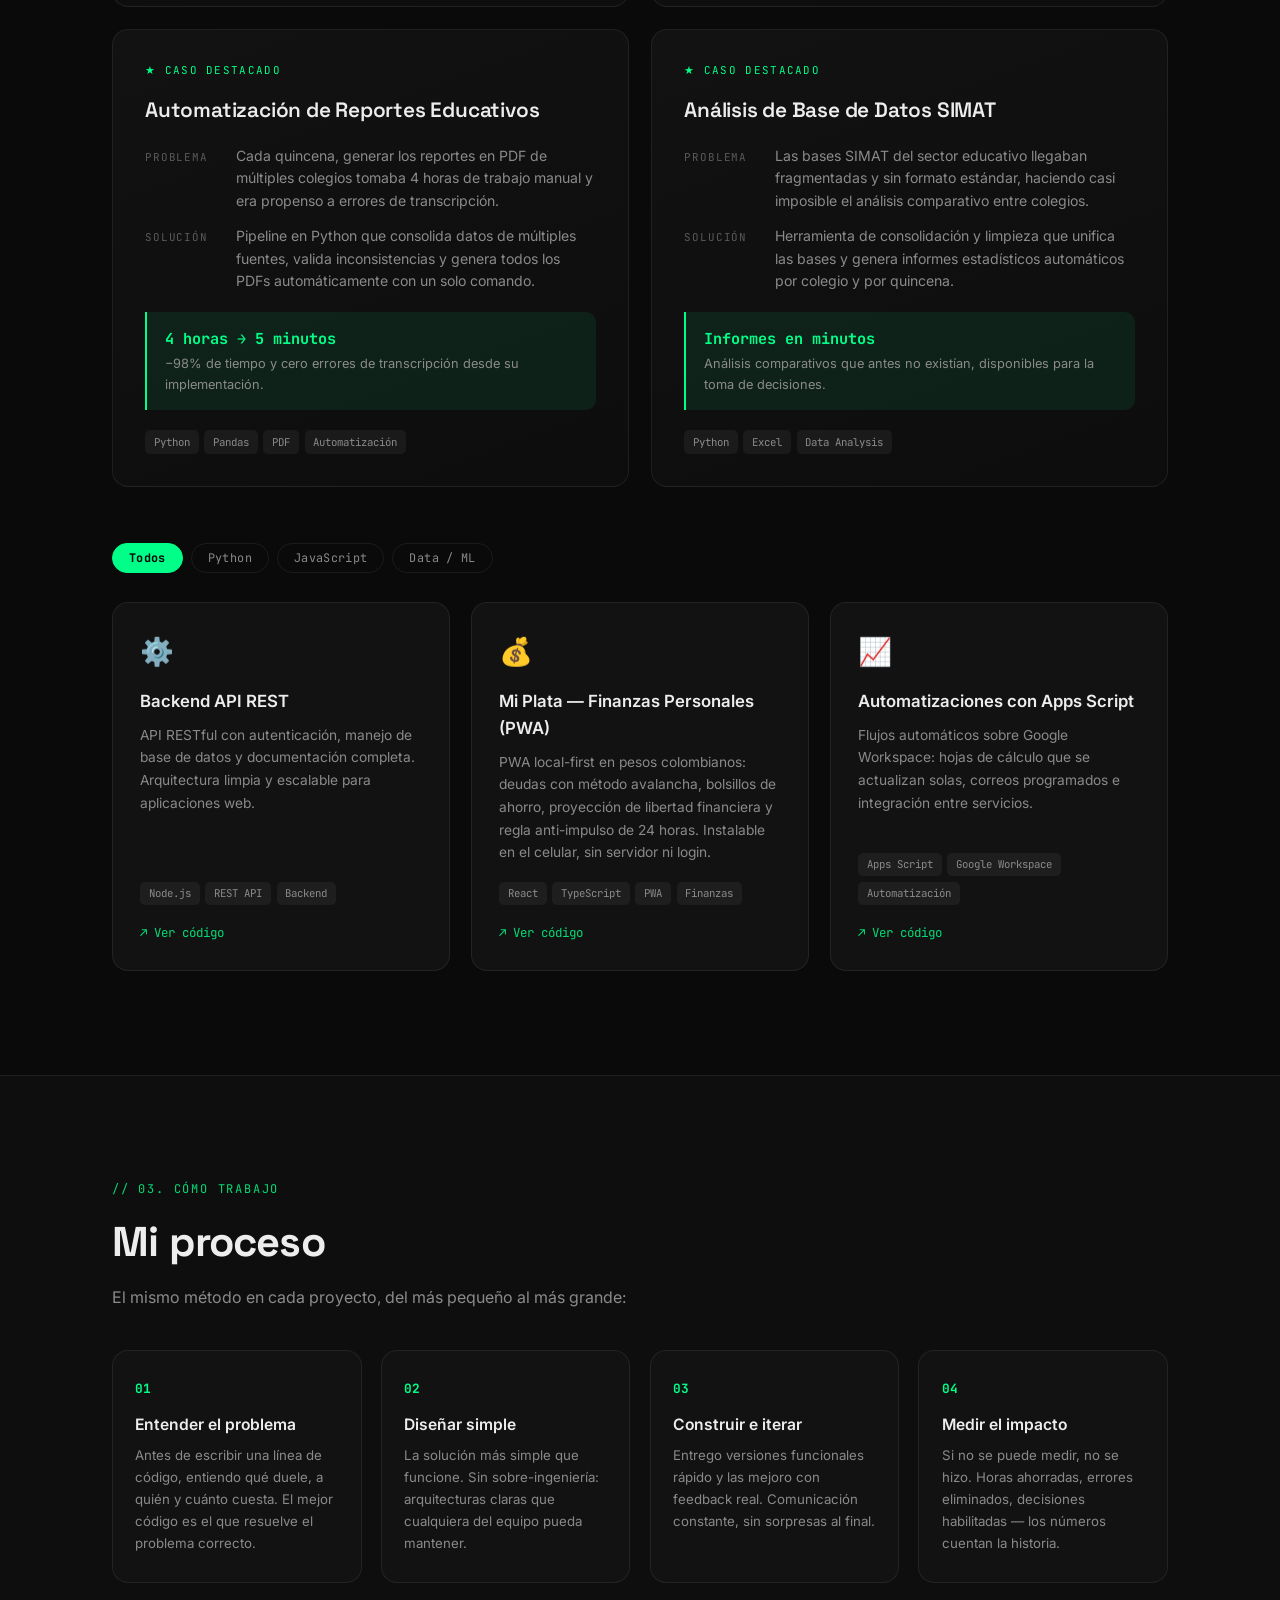
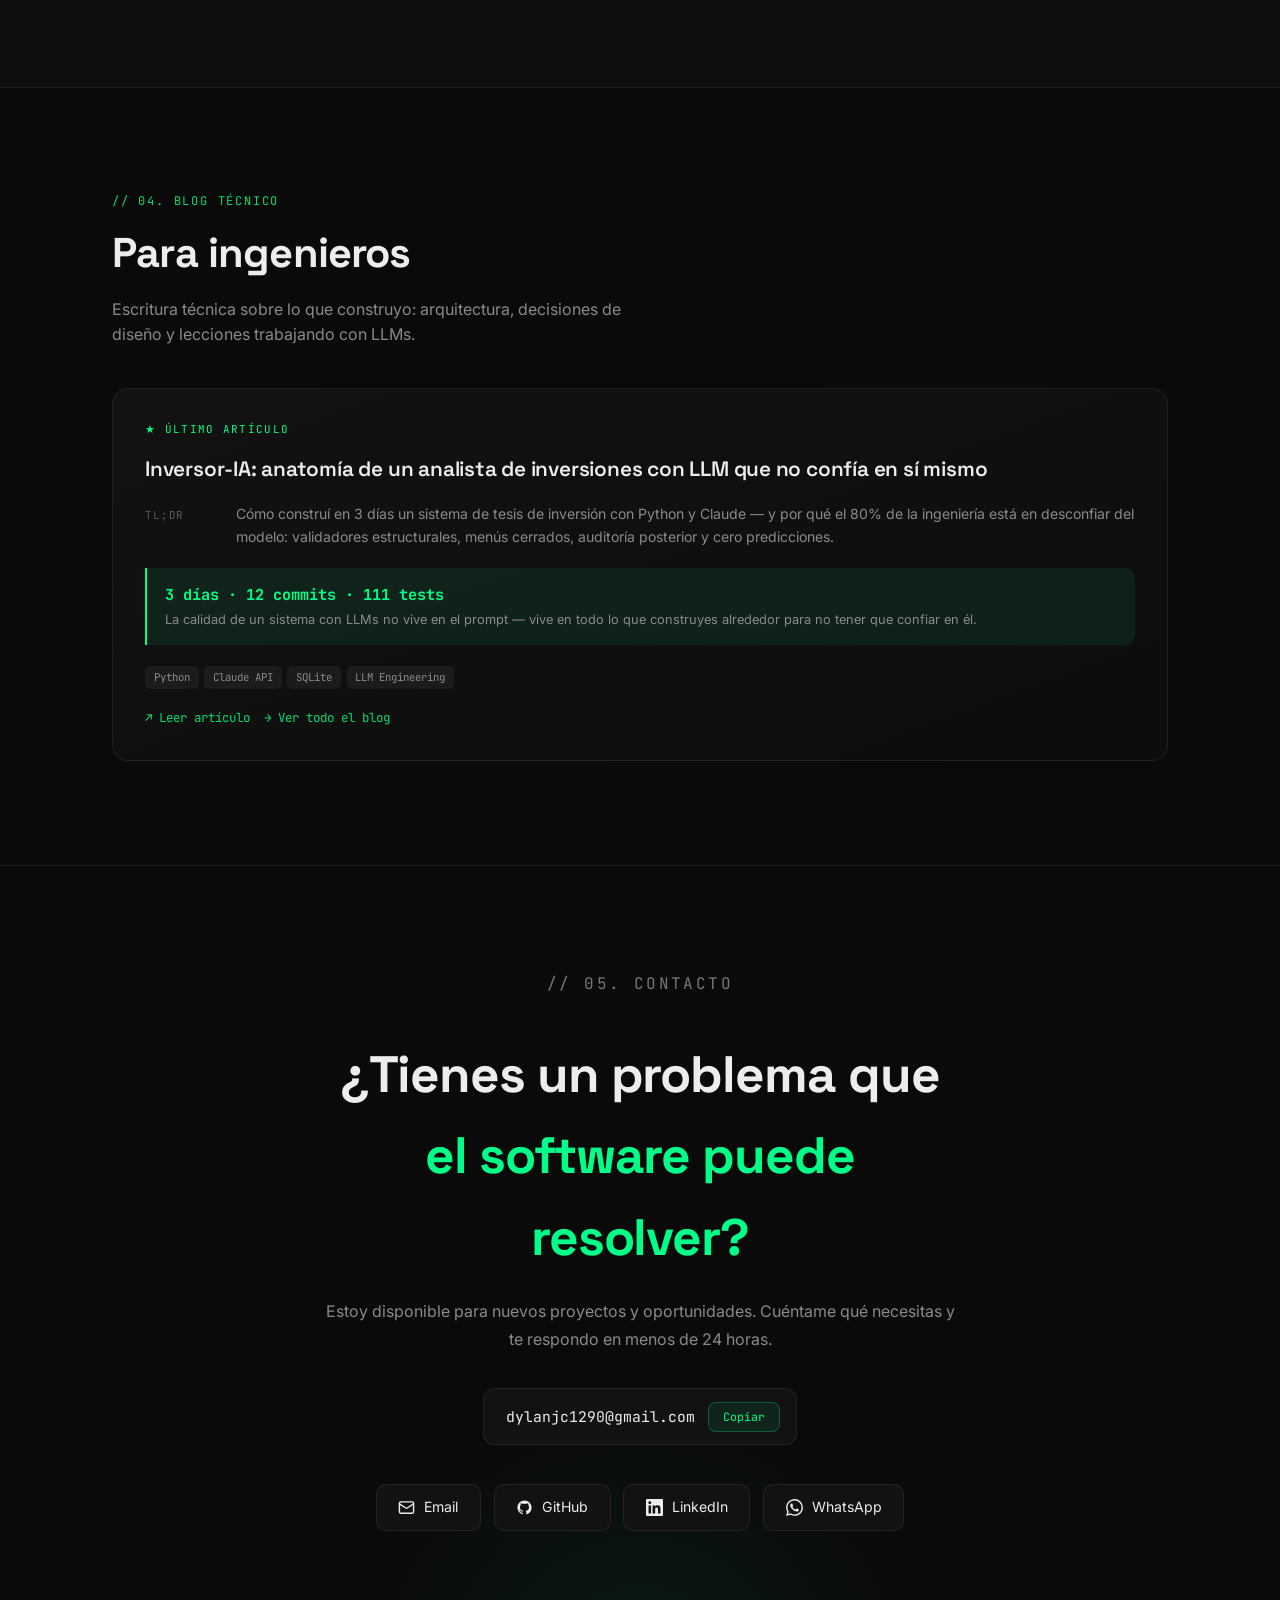
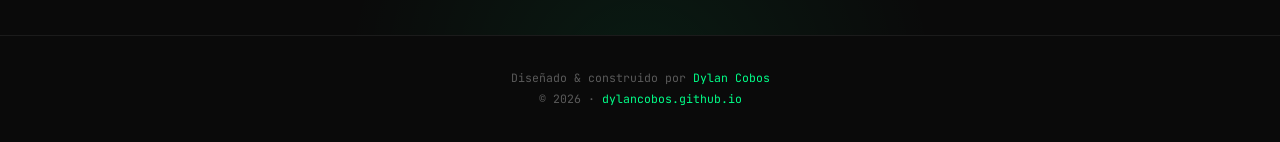
==== commit 9d91967f: "Quitar dominio manosjd.com y volver a dylancobos.github.io - Eliminado el archivo CNAME (se perdió a" ====
--- a/index.html
+++ b/index.html
@@ -9,7 +9,7 @@
     <meta property="og:type" content="website">
     <meta property="og:title" content="Dylan Cobos — Ingeniero de Software & Data Analyst">
     <meta property="og:description" content="Convierto problemas reales en software que ahorra tiempo y dinero. Python · JavaScript · Datos.">
-    <meta property="og:url" content="https://manosjd.com">
+    <meta property="og:url" content="https://dylancobos.github.io">
     <link rel="icon" href="data:image/svg+xml,%3Csvg xmlns='http://www.w3.org/2000/svg' viewBox='0 0 100 100'%3E%3Crect width='100' height='100' rx='20' fill='%230a0a0a'/%3E%3Ctext x='50' y='68' font-size='52' text-anchor='middle' fill='%2300ff88' font-family='monospace'%3E%26gt;_%3C/text%3E%3C/svg%3E">
     <link rel="preconnect" href="https://fonts.googleapis.com">
     <link rel="preconnect" href="https://fonts.gstatic.com" crossorigin>
@@ -21,7 +21,7 @@
       "@context": "https://schema.org",
       "@type": "Person",
       "name": "Dylan Cobos",
-      "url": "https://manosjd.com",
+      "url": "https://dylancobos.github.io",
       "email": "mailto:dylanjc1290@gmail.com",
       "jobTitle": "Software Engineer & Data Analyst",
       "knowsAbout": ["Python", "JavaScript", "TypeScript", "SQL", "React", "n8n", "Data Analysis", "Machine Learning", "AI Automation", "Backend Development", "Process Automation"],
@@ -804,7 +804,7 @@
         <div class="terminal" id="terminal">
             <div class="term-bar">
                 <span class="term-dot"></span><span class="term-dot"></span><span class="term-dot"></span>
-                <span class="term-bar-title">dylan@manosjd — zsh</span>
+                <span class="term-bar-title">dylan@github — zsh</span>
             </div>
             <div class="term-body" id="termBody">
                 <div class="term-line"><span class="t-prompt">➜ ~</span> <span class="t-cmd">whoami</span></div>
@@ -1204,7 +1204,7 @@
 <!-- ════════ FOOTER ════════ -->
 <footer>
     <p data-i18n-html="foot_1">Diseñado & construido por <span>Dylan Cobos</span></p>
-    <p>© 2026 · <span>manosjd.com</span></p>
+    <p>© 2026 · <span>dylancobos.github.io</span></p>
 </footer>
 
 <script>
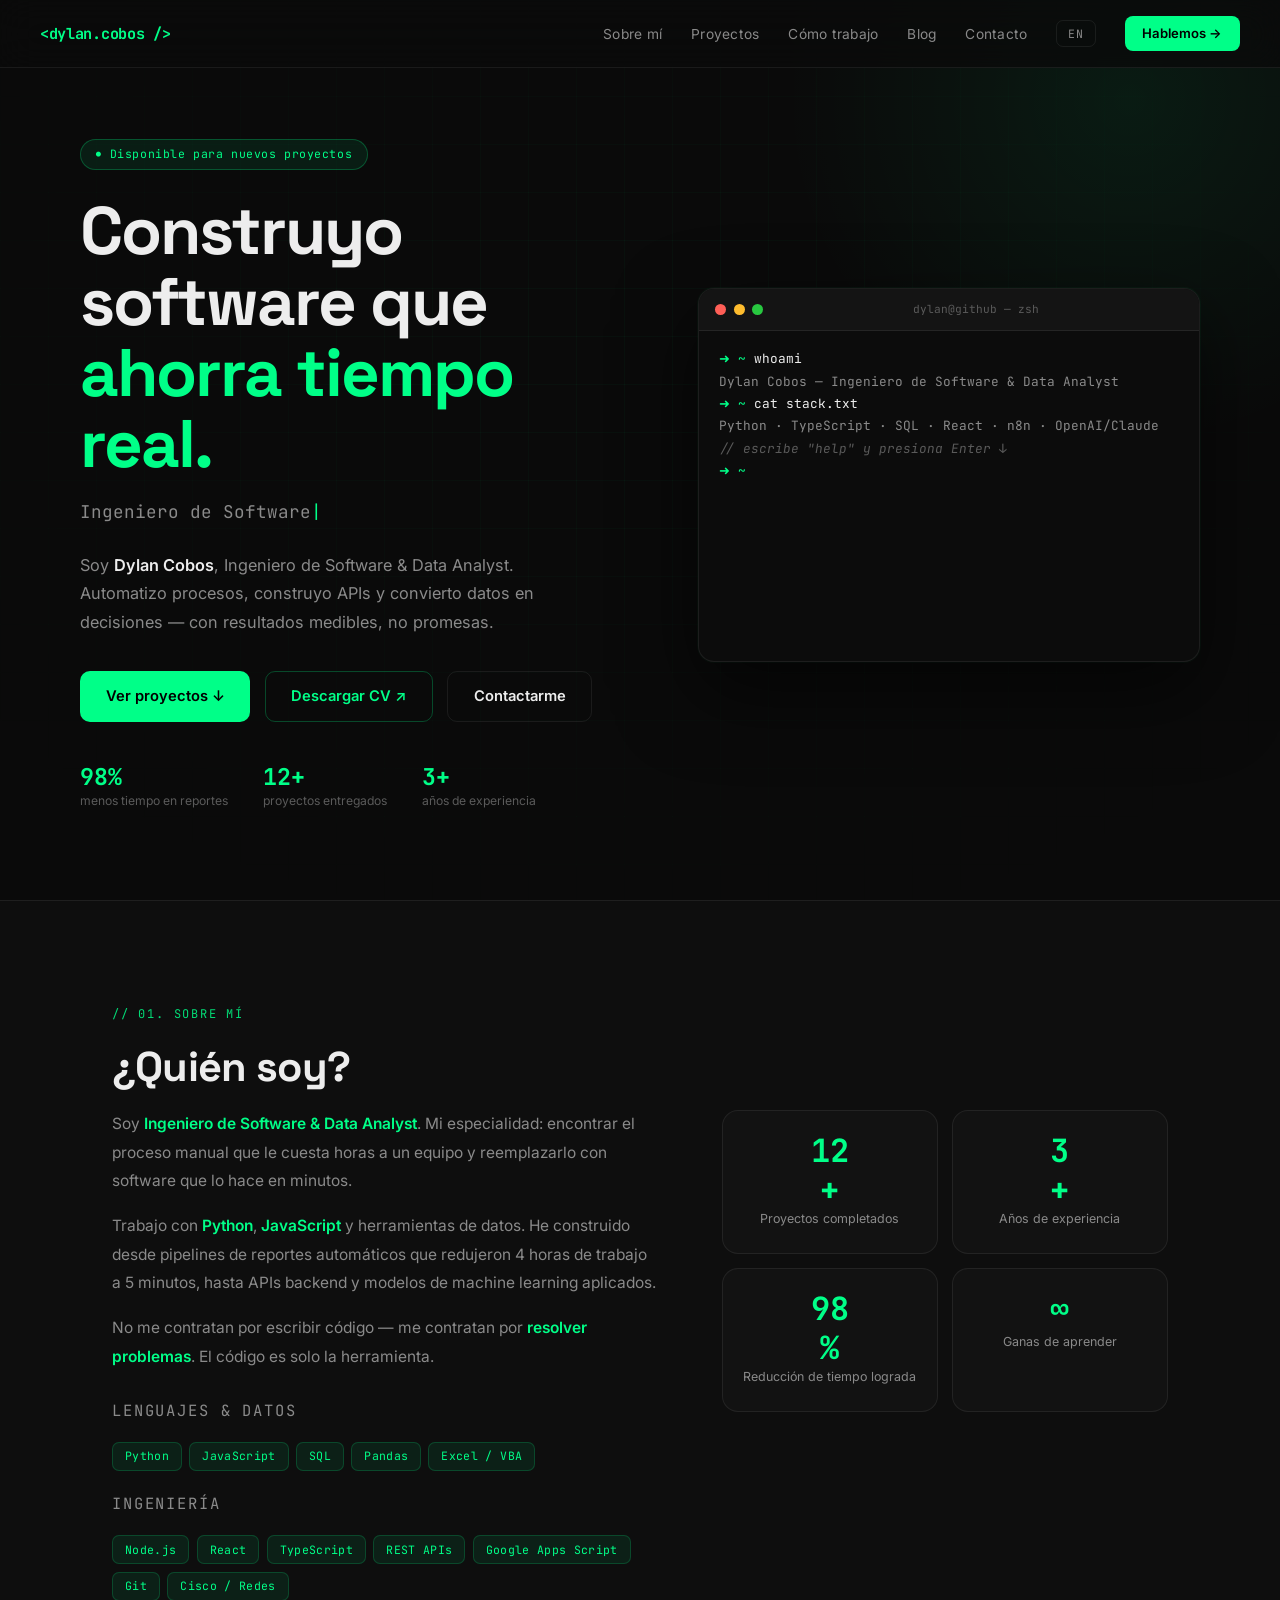
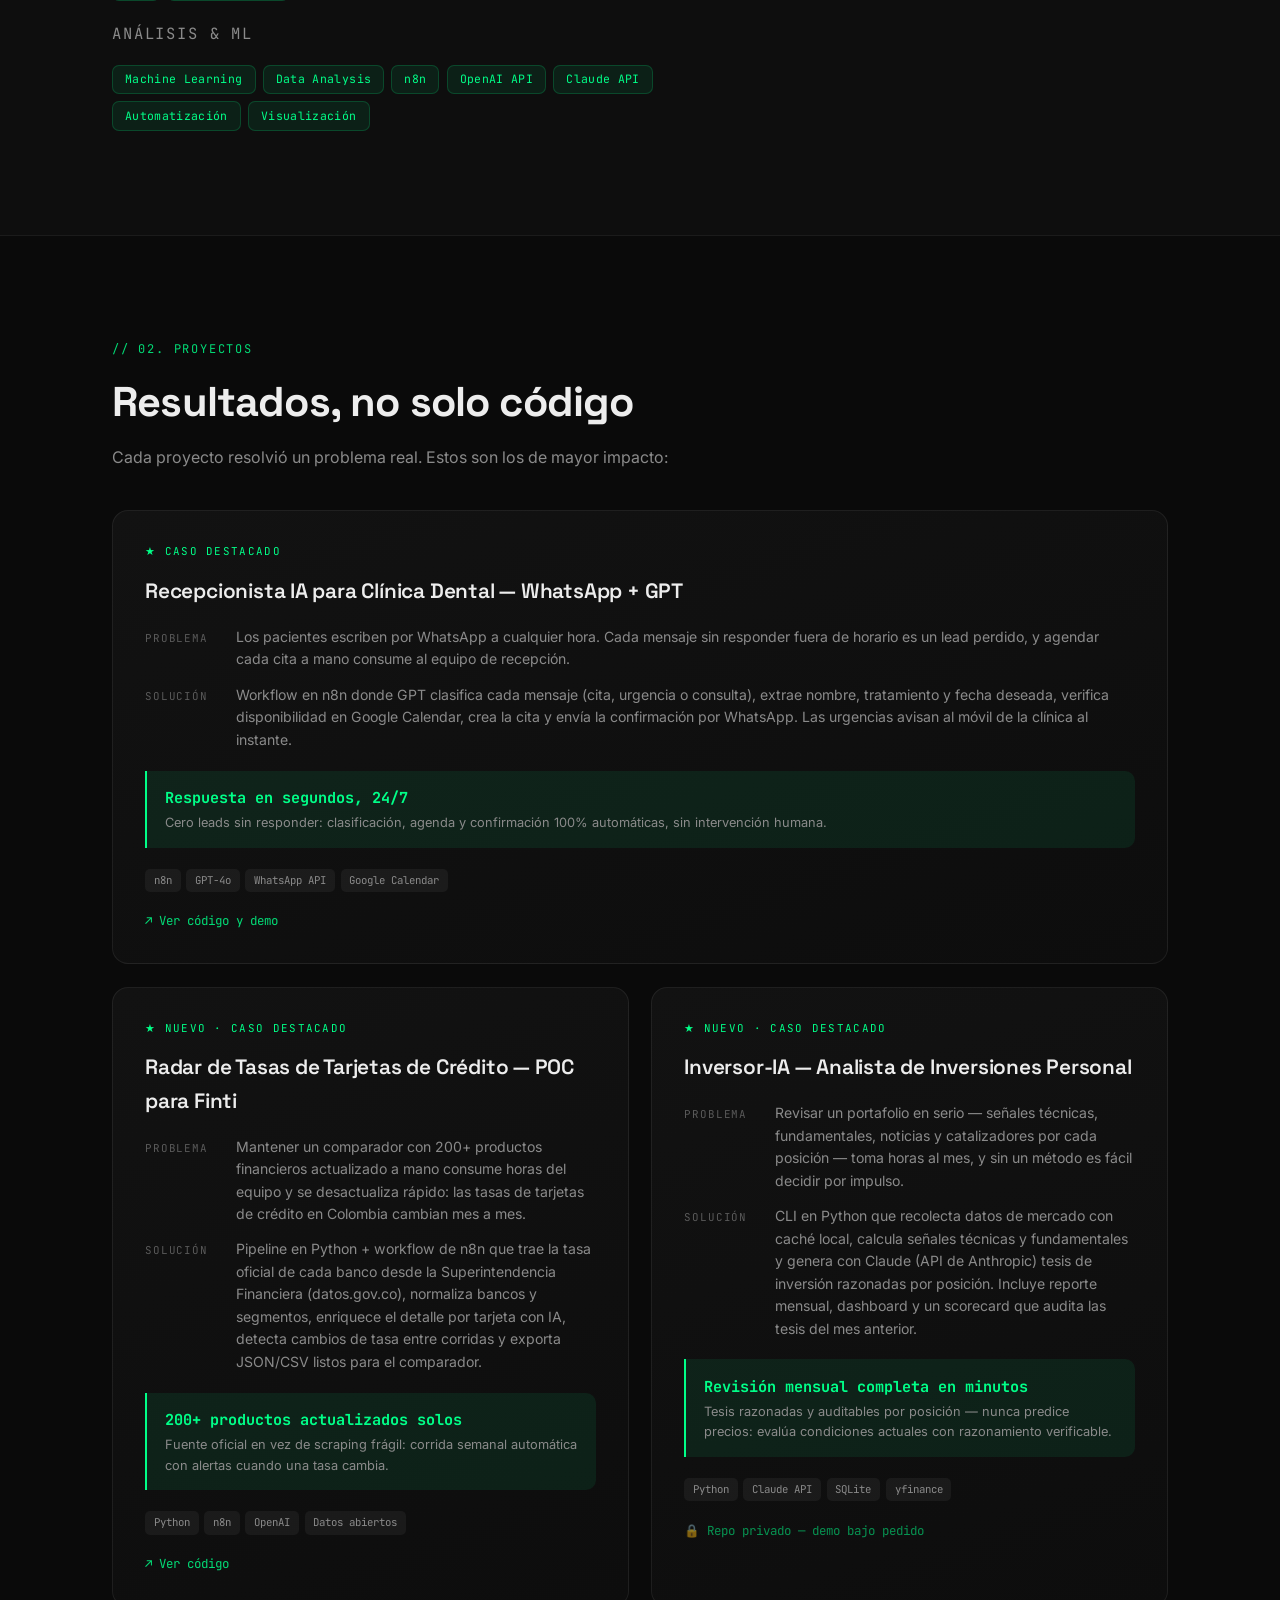
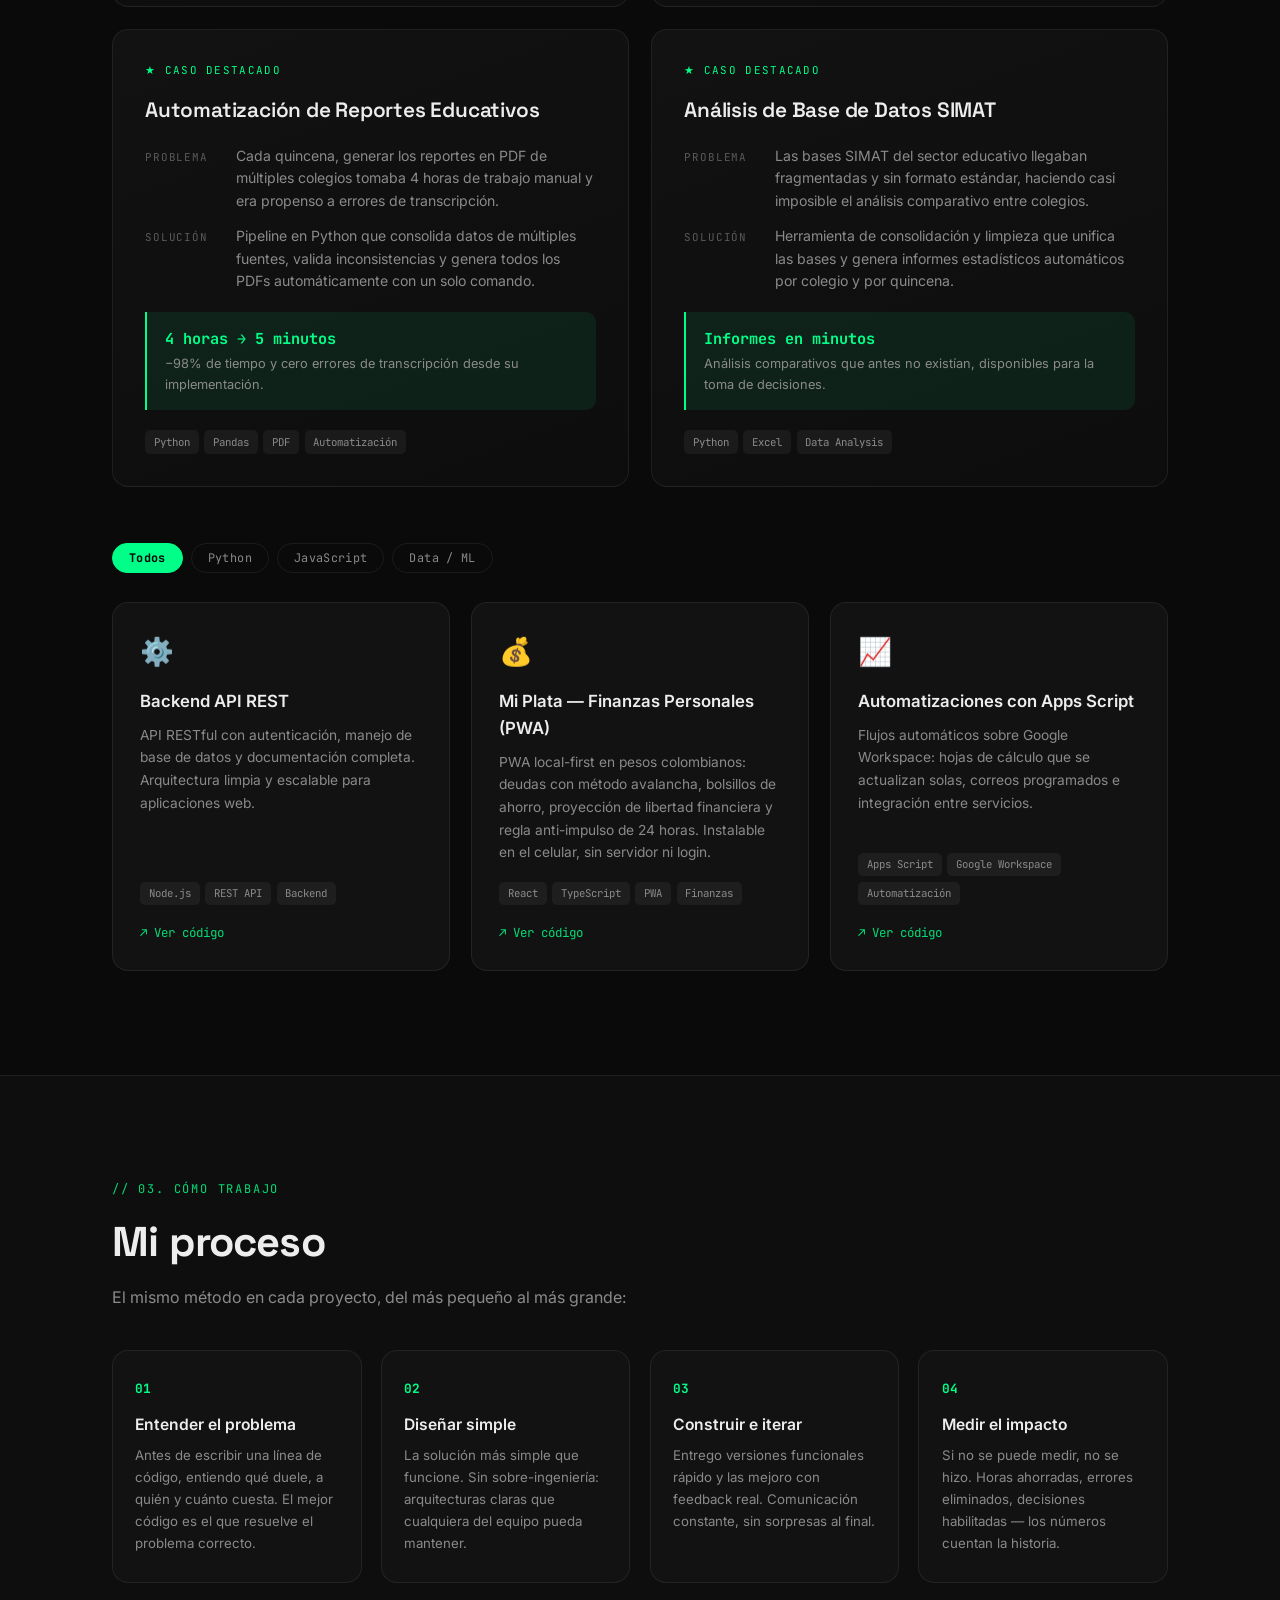
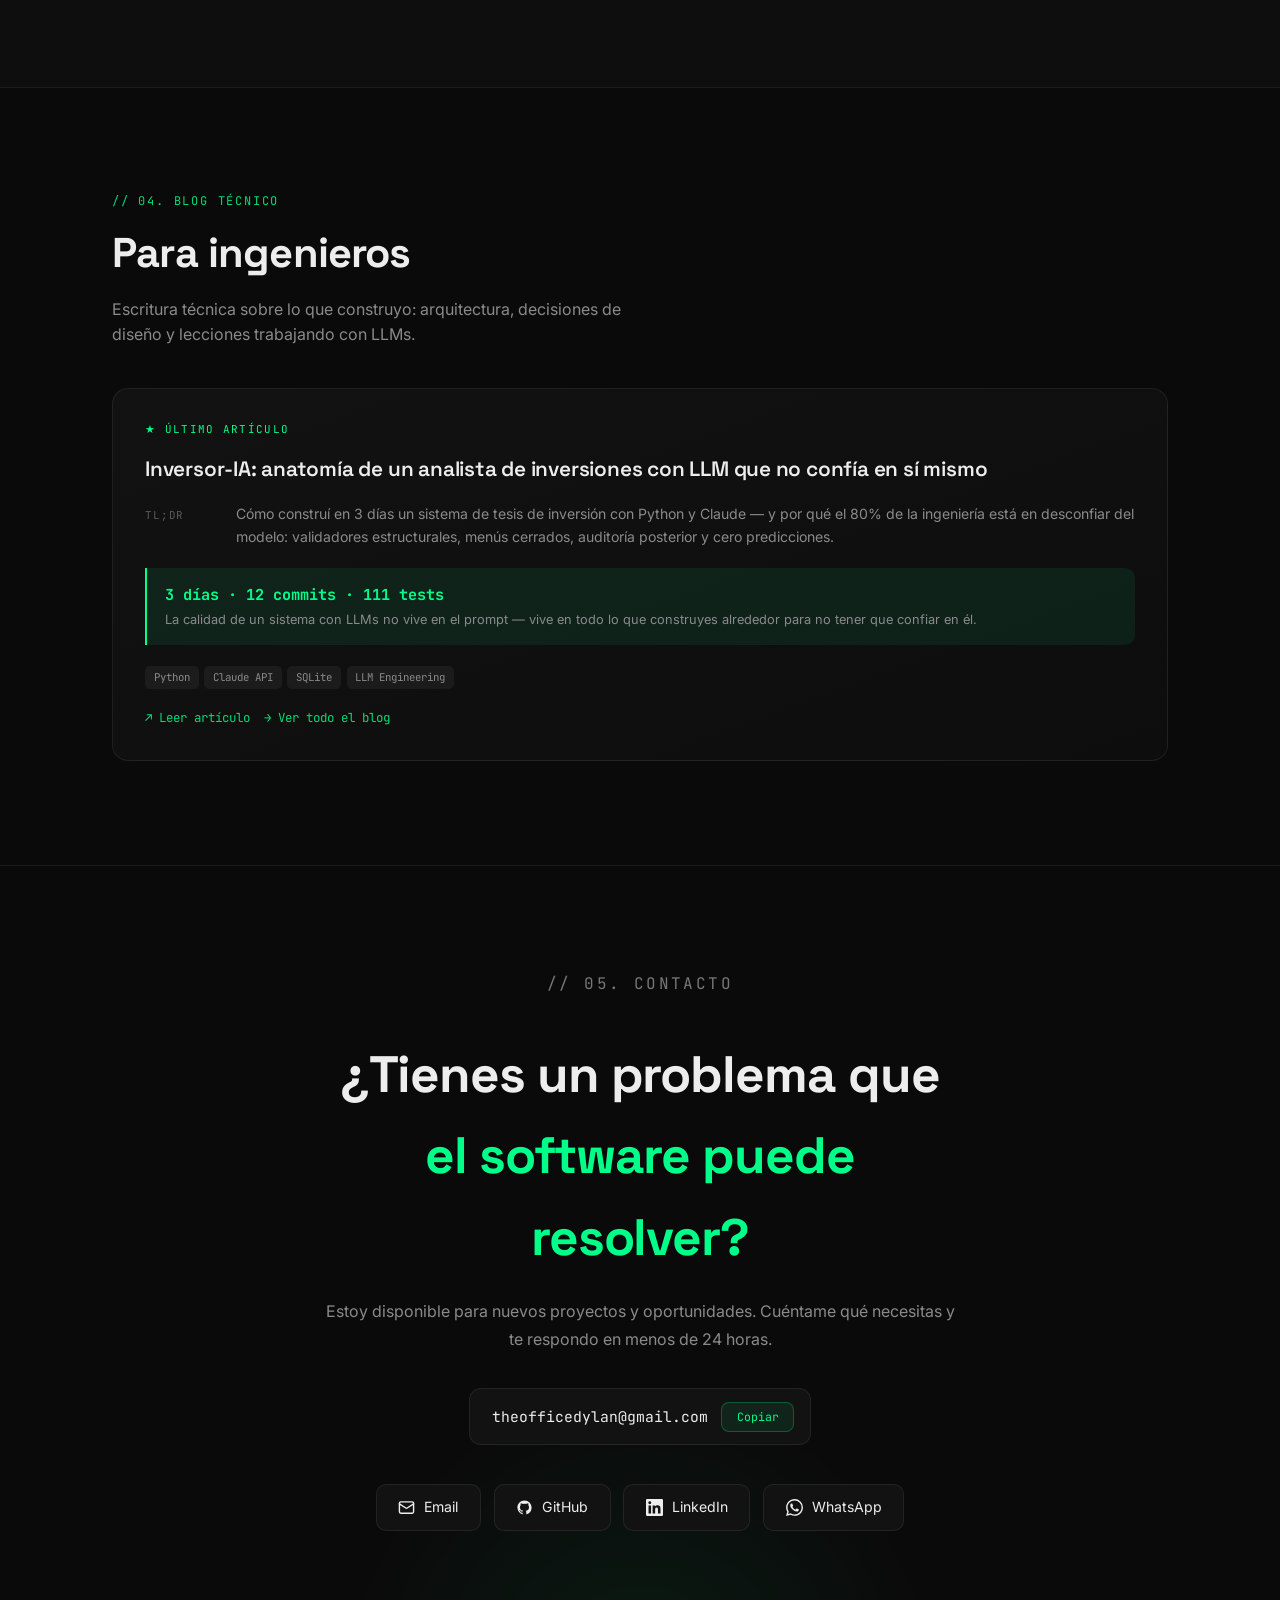
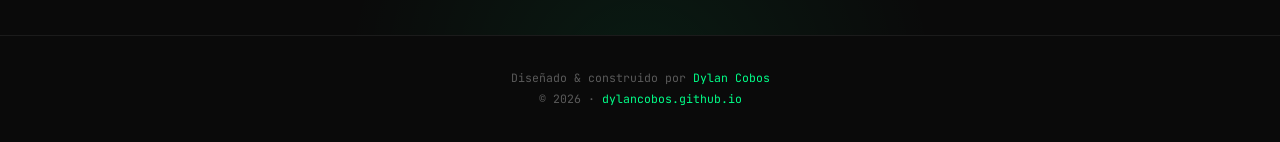
==== commit b24d99ac: "Corregir correo de contacto: theofficedylan@gmail.com Reemplaza dylanjc1290@gmail.com en caja de con" ====
--- a/index.html
+++ b/index.html
@@ -22,7 +22,7 @@
       "@type": "Person",
       "name": "Dylan Cobos",
       "url": "https://dylancobos.github.io",
-      "email": "mailto:dylanjc1290@gmail.com",
+      "email": "mailto:theofficedylan@gmail.com",
       "jobTitle": "Software Engineer & Data Analyst",
       "knowsAbout": ["Python", "JavaScript", "TypeScript", "SQL", "React", "n8n", "Data Analysis", "Machine Learning", "AI Automation", "Backend Development", "Process Automation"],
       "sameAs": [
@@ -1167,11 +1167,11 @@
                 Cuéntame qué necesitas y te respondo en menos de 24 horas.
             </p>
             <div class="email-box">
-                <span id="emailText">dylanjc1290@gmail.com</span>
+                <span id="emailText">theofficedylan@gmail.com</span>
                 <button class="copy-btn" id="copyBtn" data-i18n="ct_copy">Copiar</button>
             </div>
             <div class="contact-links">
-                <a href="mailto:dylanjc1290@gmail.com" class="contact-btn">
+                <a href="mailto:theofficedylan@gmail.com" class="contact-btn">
                     <svg viewBox="0 0 24 24" fill="none" stroke="currentColor" stroke-width="2" stroke-linecap="round" stroke-linejoin="round">
                         <rect x="2" y="4" width="20" height="16" rx="2"/>
                         <path d="m22 7-8.97 5.7a1.94 1.94 0 0 1-2.06 0L2 7"/>
@@ -1442,8 +1442,8 @@
         about: "Ingeniero de Software & Data Analyst. Convierto procesos manuales en software que ahorra horas. Python, JavaScript y datos son mis herramientas; resolver problemas es mi trabajo.",
         projects: "→ Recepcionista IA para clínica dental (n8n + GPT)\n→ Radar de tasas de TC — POC para Finti (Python + n8n + IA)\n→ Inversor-IA: tesis de inversión con Claude\n→ Mi Plata: PWA de finanzas personales (React)\n→ Automatización de reportes (4h → 5min)\n→ Análisis de bases SIMAT\n→ Backend API REST (Node.js)\n\nScroll abajo para ver los detalles ↓",
         stack: "Python · TypeScript/JavaScript · SQL · React · Node.js · n8n · Pandas · ML · OpenAI/Claude API · Excel/VBA",
-        contact: "📧 dylanjc1290@gmail.com\n🐙 github.com/dylancobos\n💼 linkedin.com/in/dylancobos",
-        hire: "Excelente decisión. 🚀\nEscríbeme a dylanjc1290@gmail.com y empecemos.",
+        contact: "📧 theofficedylan@gmail.com\n🐙 github.com/dylancobos\n💼 linkedin.com/in/dylancobos",
+        hire: "Excelente decisión. 🚀\nEscríbeme a theofficedylan@gmail.com y empecemos.",
         cv: "Descargando cv.pdf...",
         blog: `📝 Blog técnico — para ingenieros:\n→ Inversor-IA: anatomía de un analista con LLM que no confía en sí mismo\n\n<a href="blog/" class="t-key" style="text-decoration:underline">Abrir /blog/ ↗</a>`,
         notfound: (c) => `zsh: command not found: ${c}\nPrueba con <span class="t-key">help</span>`,
@@ -1461,8 +1461,8 @@
         about: "Software Engineer & Data Analyst. I turn manual processes into software that saves hours. Python, JavaScript and data are my tools; solving problems is my job.",
         projects: "→ AI receptionist for a dental clinic (n8n + GPT)\n→ Credit-card rate radar — POC for Finti (Python + n8n + AI)\n→ Inversor-IA: investment theses with Claude\n→ Mi Plata: personal finance PWA (React)\n→ Report automation (4h → 5min)\n→ SIMAT database analysis\n→ Backend REST API (Node.js)\n\nScroll down for the details ↓",
         stack: "Python · TypeScript/JavaScript · SQL · React · Node.js · n8n · Pandas · ML · OpenAI/Claude API · Excel/VBA",
-        contact: "📧 dylanjc1290@gmail.com\n🐙 github.com/dylancobos\n💼 linkedin.com/in/dylancobos",
-        hire: "Excellent decision. 🚀\nEmail me at dylanjc1290@gmail.com and let's get started.",
+        contact: "📧 theofficedylan@gmail.com\n🐙 github.com/dylancobos\n💼 linkedin.com/in/dylancobos",
+        hire: "Excellent decision. 🚀\nEmail me at theofficedylan@gmail.com and let's get started.",
         cv: "Downloading cv.pdf...",
         blog: `📝 Tech blog — for engineers:\n→ Inversor-IA: anatomy of an LLM investment analyst that doesn't trust itself\n\n<a href="blog/" class="t-key" style="text-decoration:underline">Open /blog/ ↗</a>`,
         notfound: (c) => `zsh: command not found: ${c}\nTry <span class="t-key">help</span>`,
@@ -1555,7 +1555,7 @@
 const copyBtn = document.getElementById("copyBtn");
 copyBtn.addEventListener("click", async () => {
     try {
-        await navigator.clipboard.writeText("dylanjc1290@gmail.com");
+        await navigator.clipboard.writeText("theofficedylan@gmail.com");
         copyBtn.textContent = I18N[lang].ct_copied;
         setTimeout(() => { copyBtn.textContent = I18N[lang].ct_copy; }, 2000);
     } catch (_) {}
